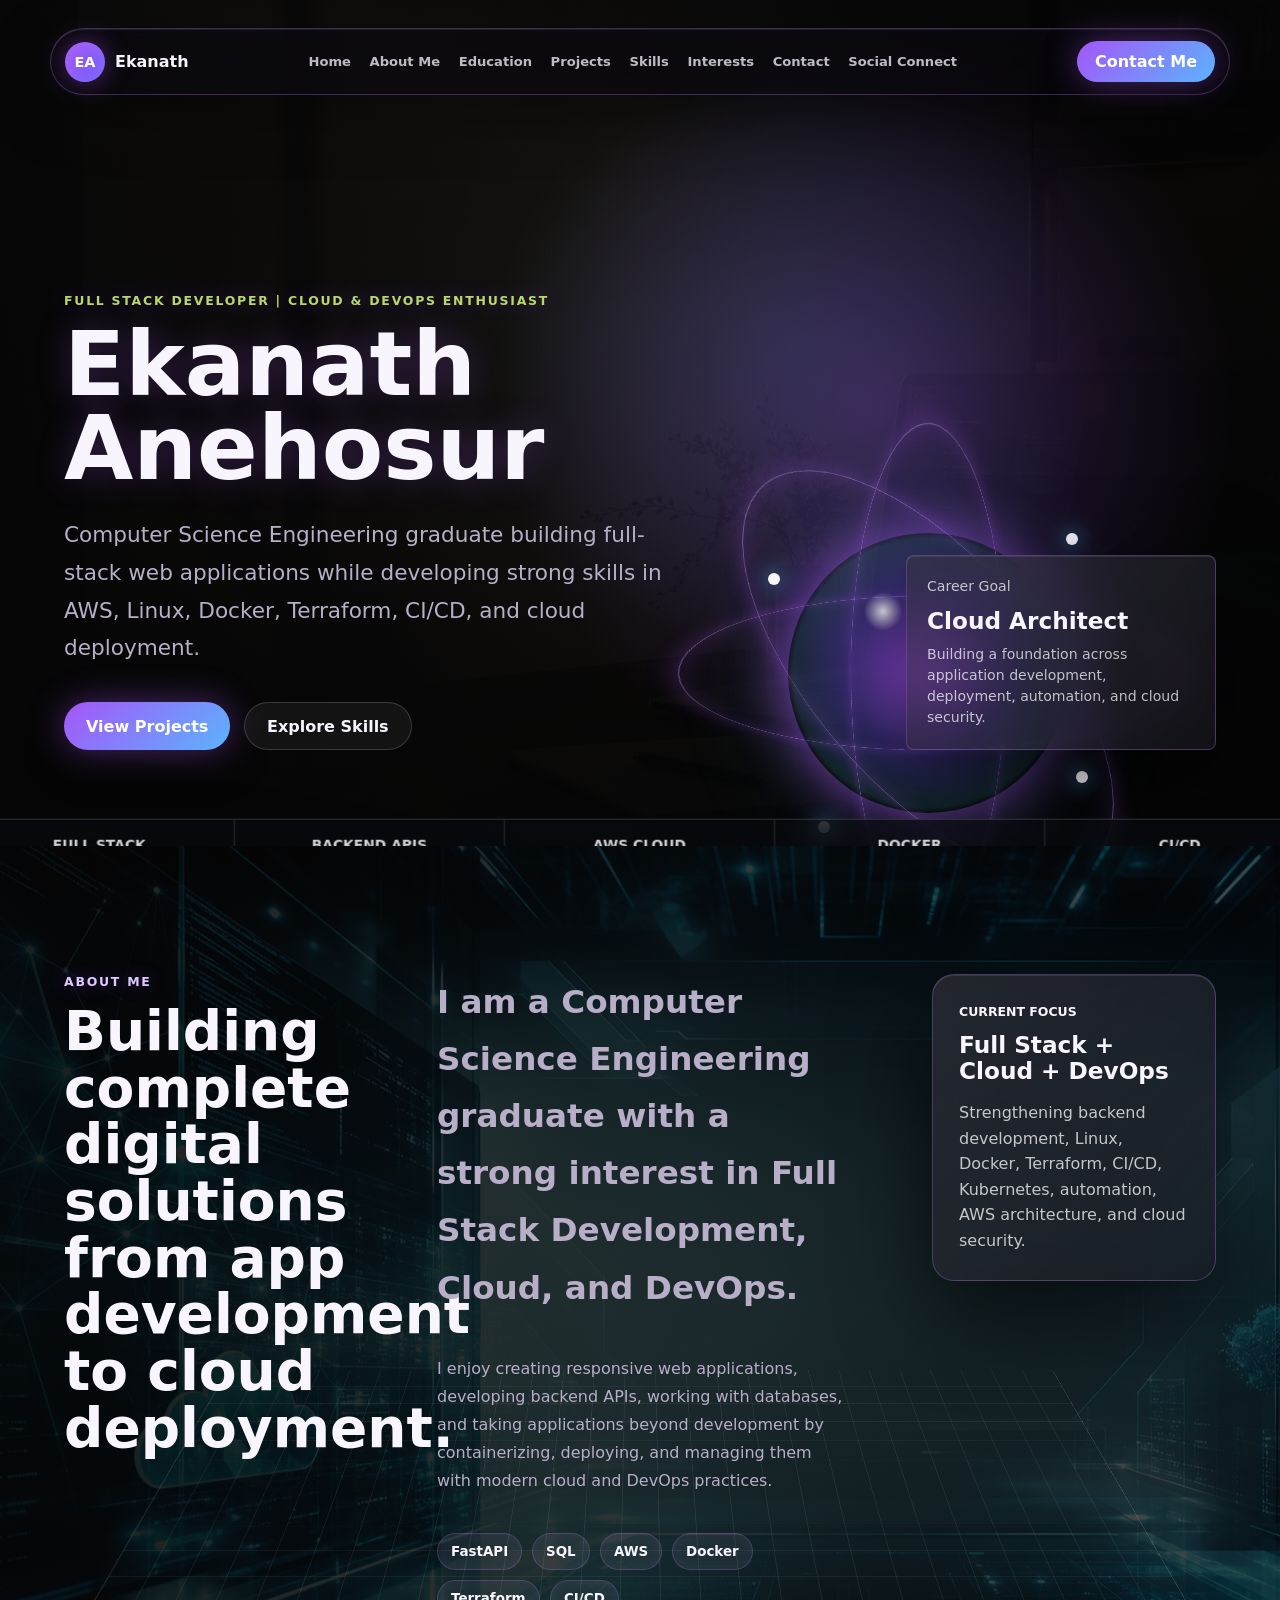
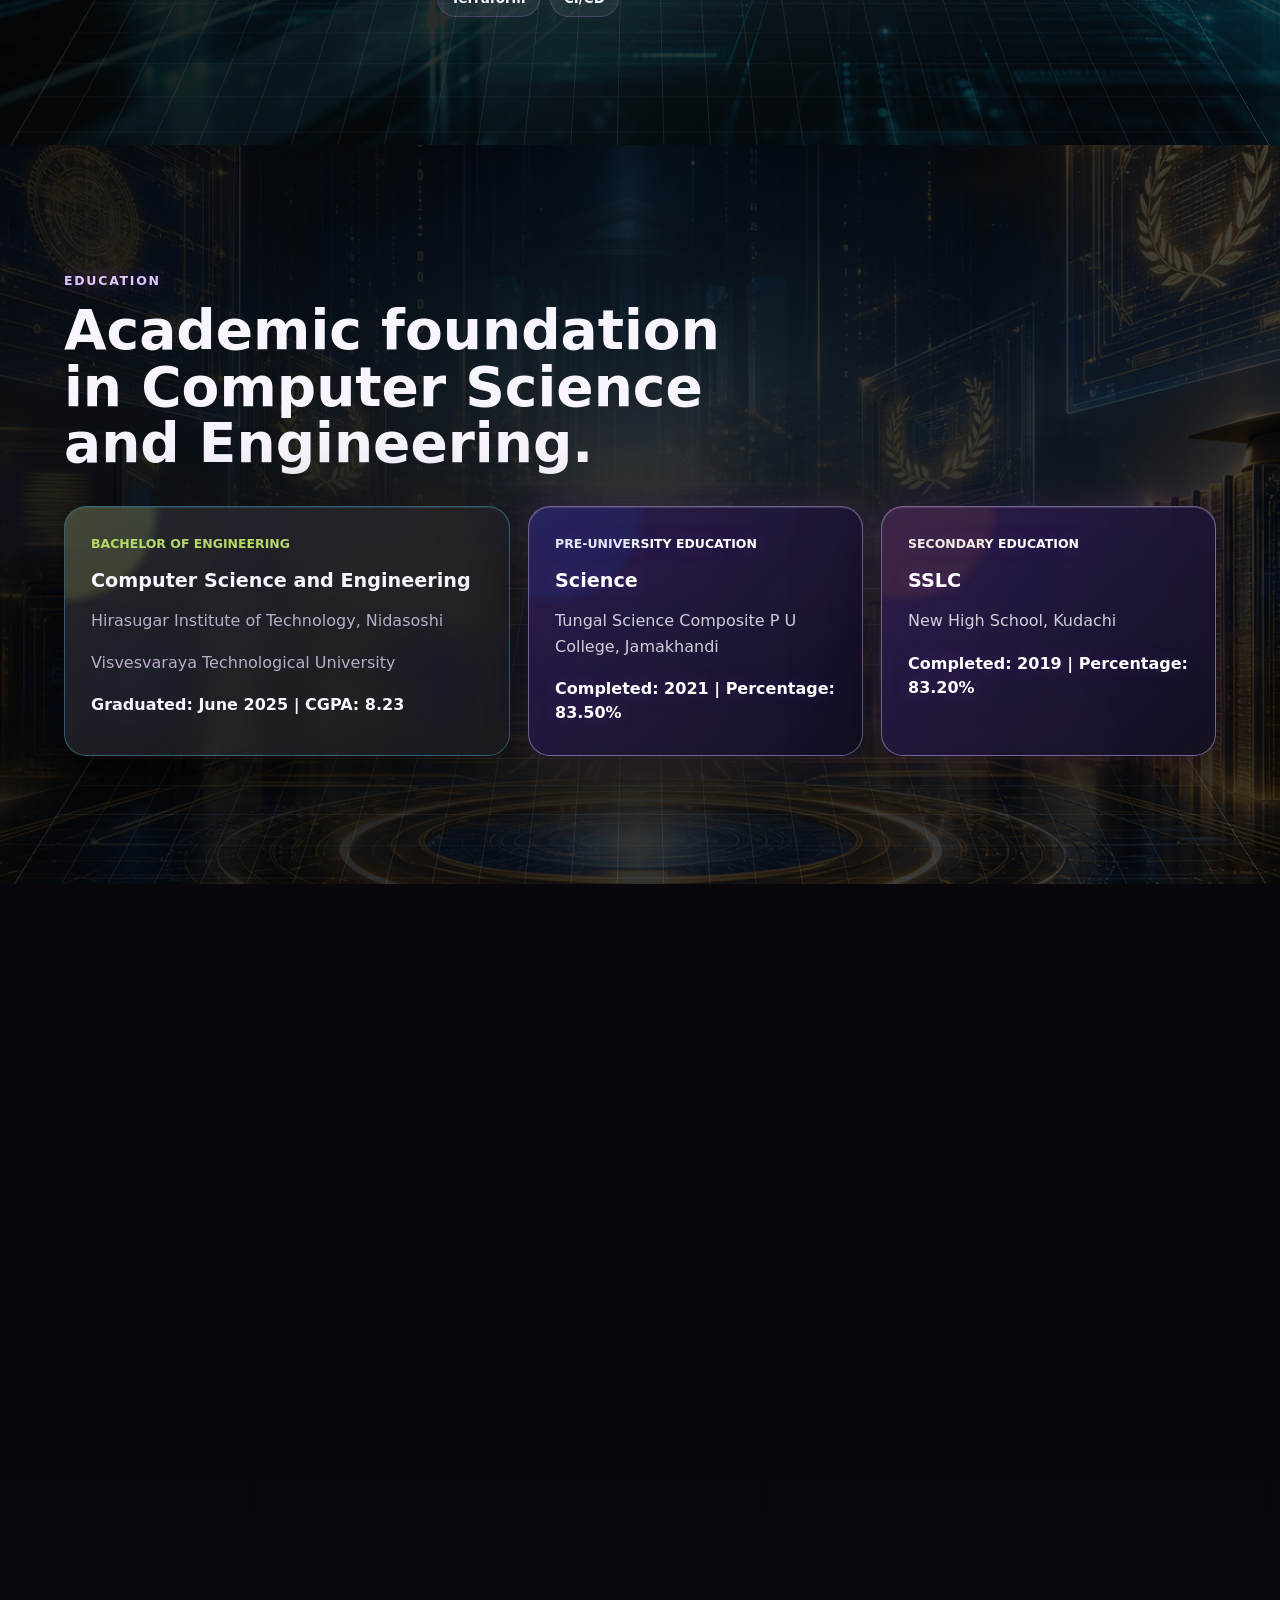
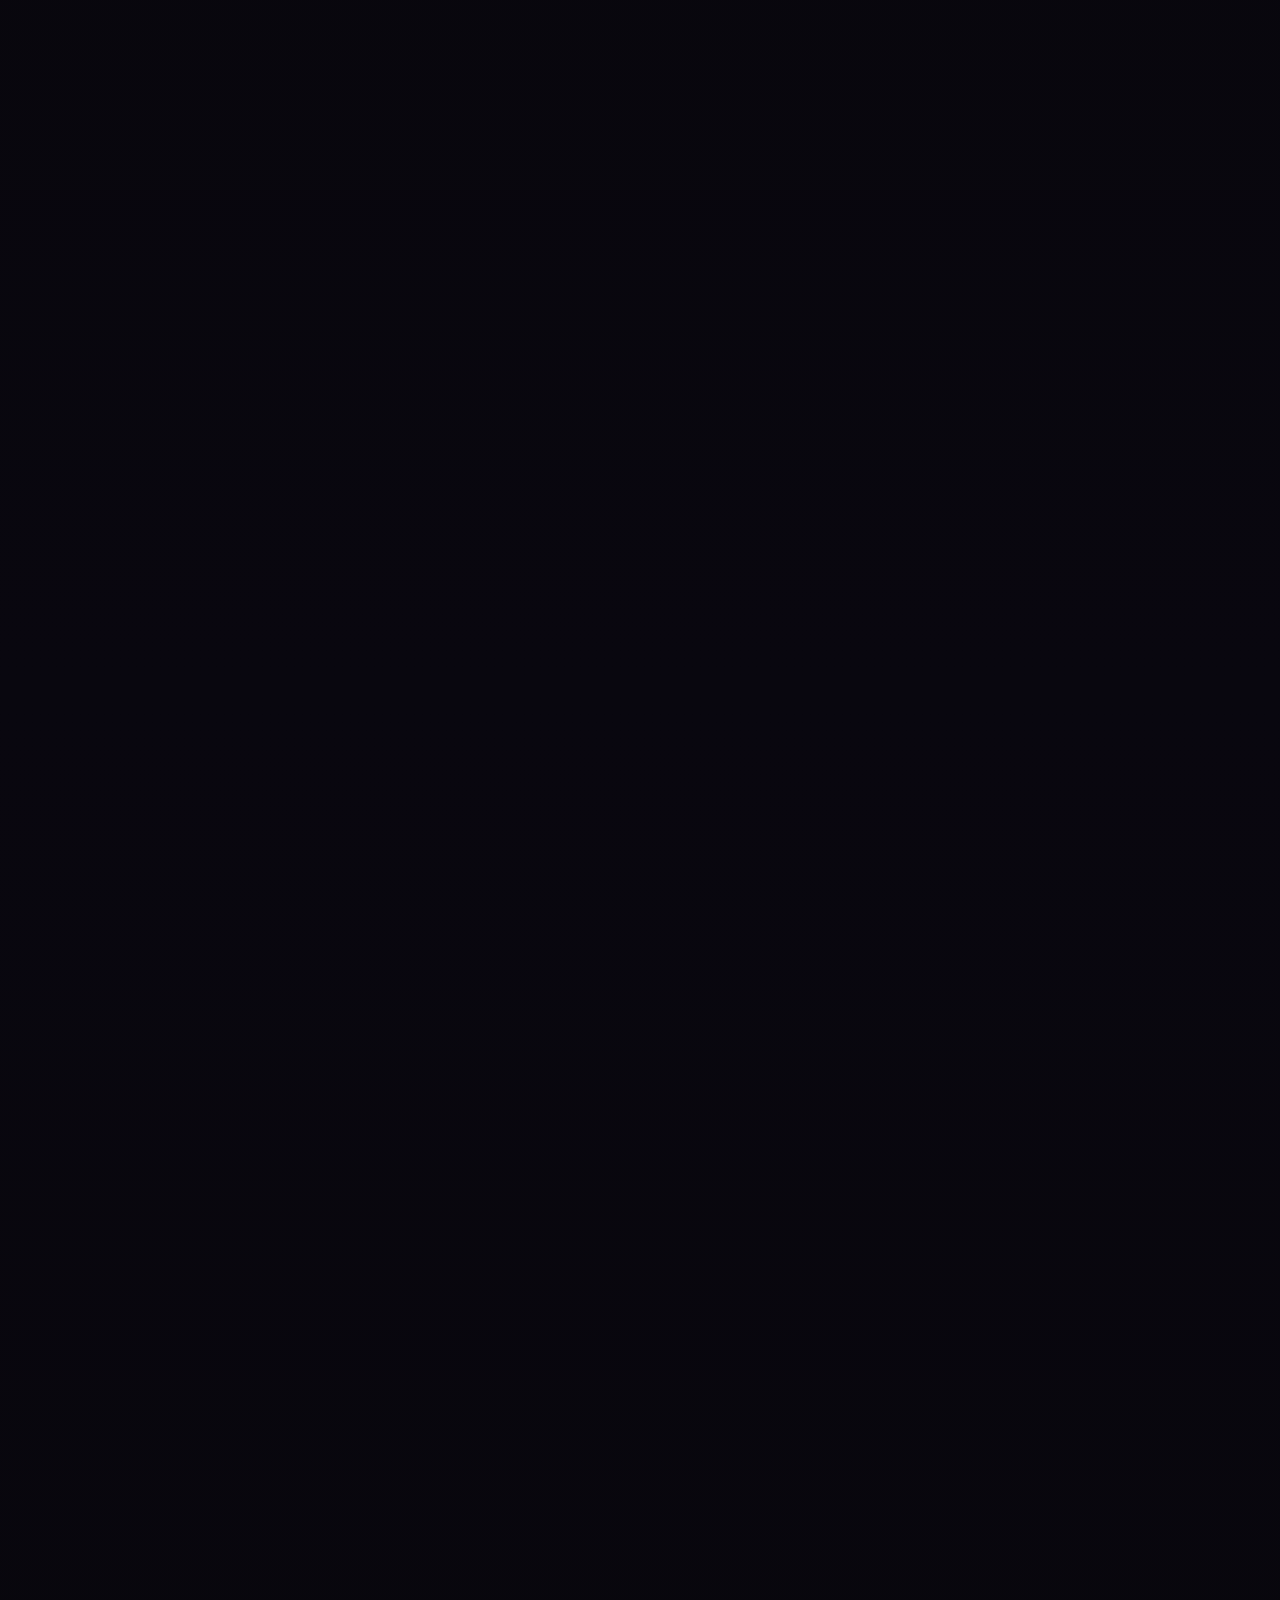
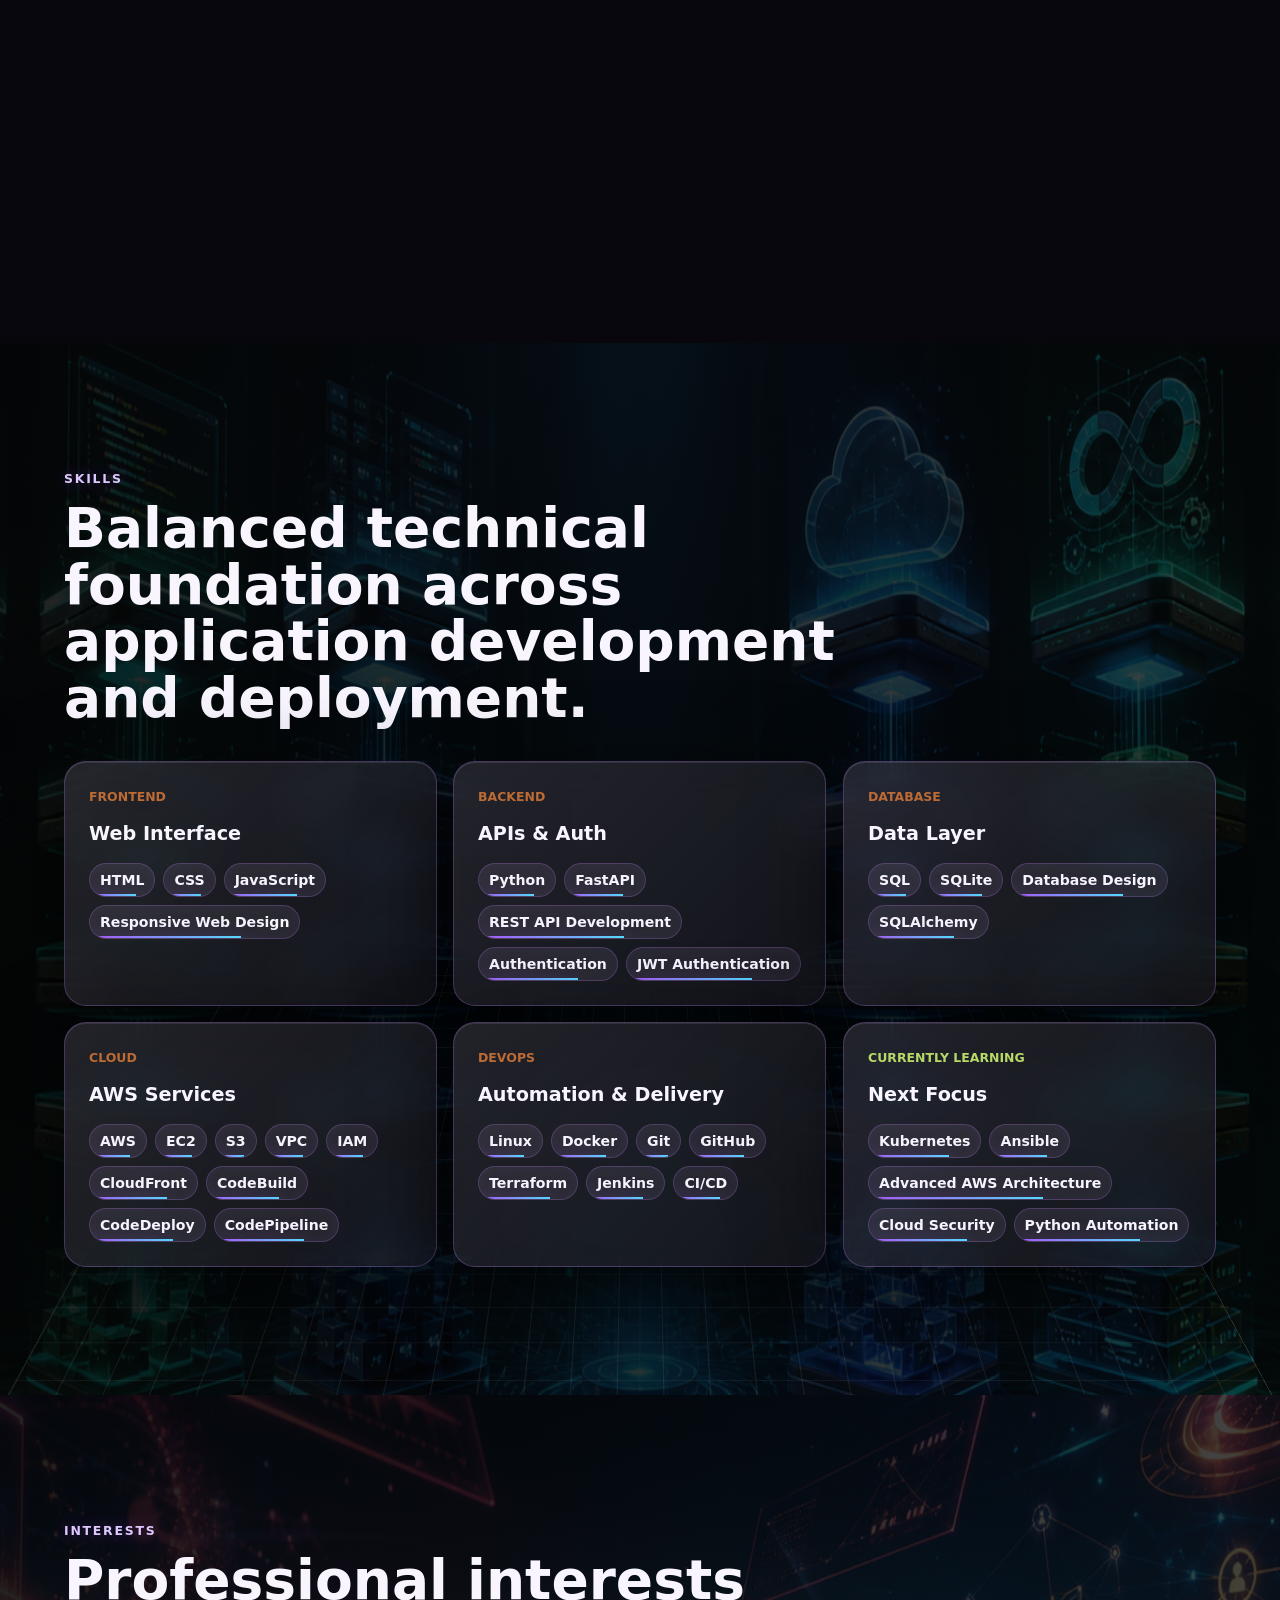
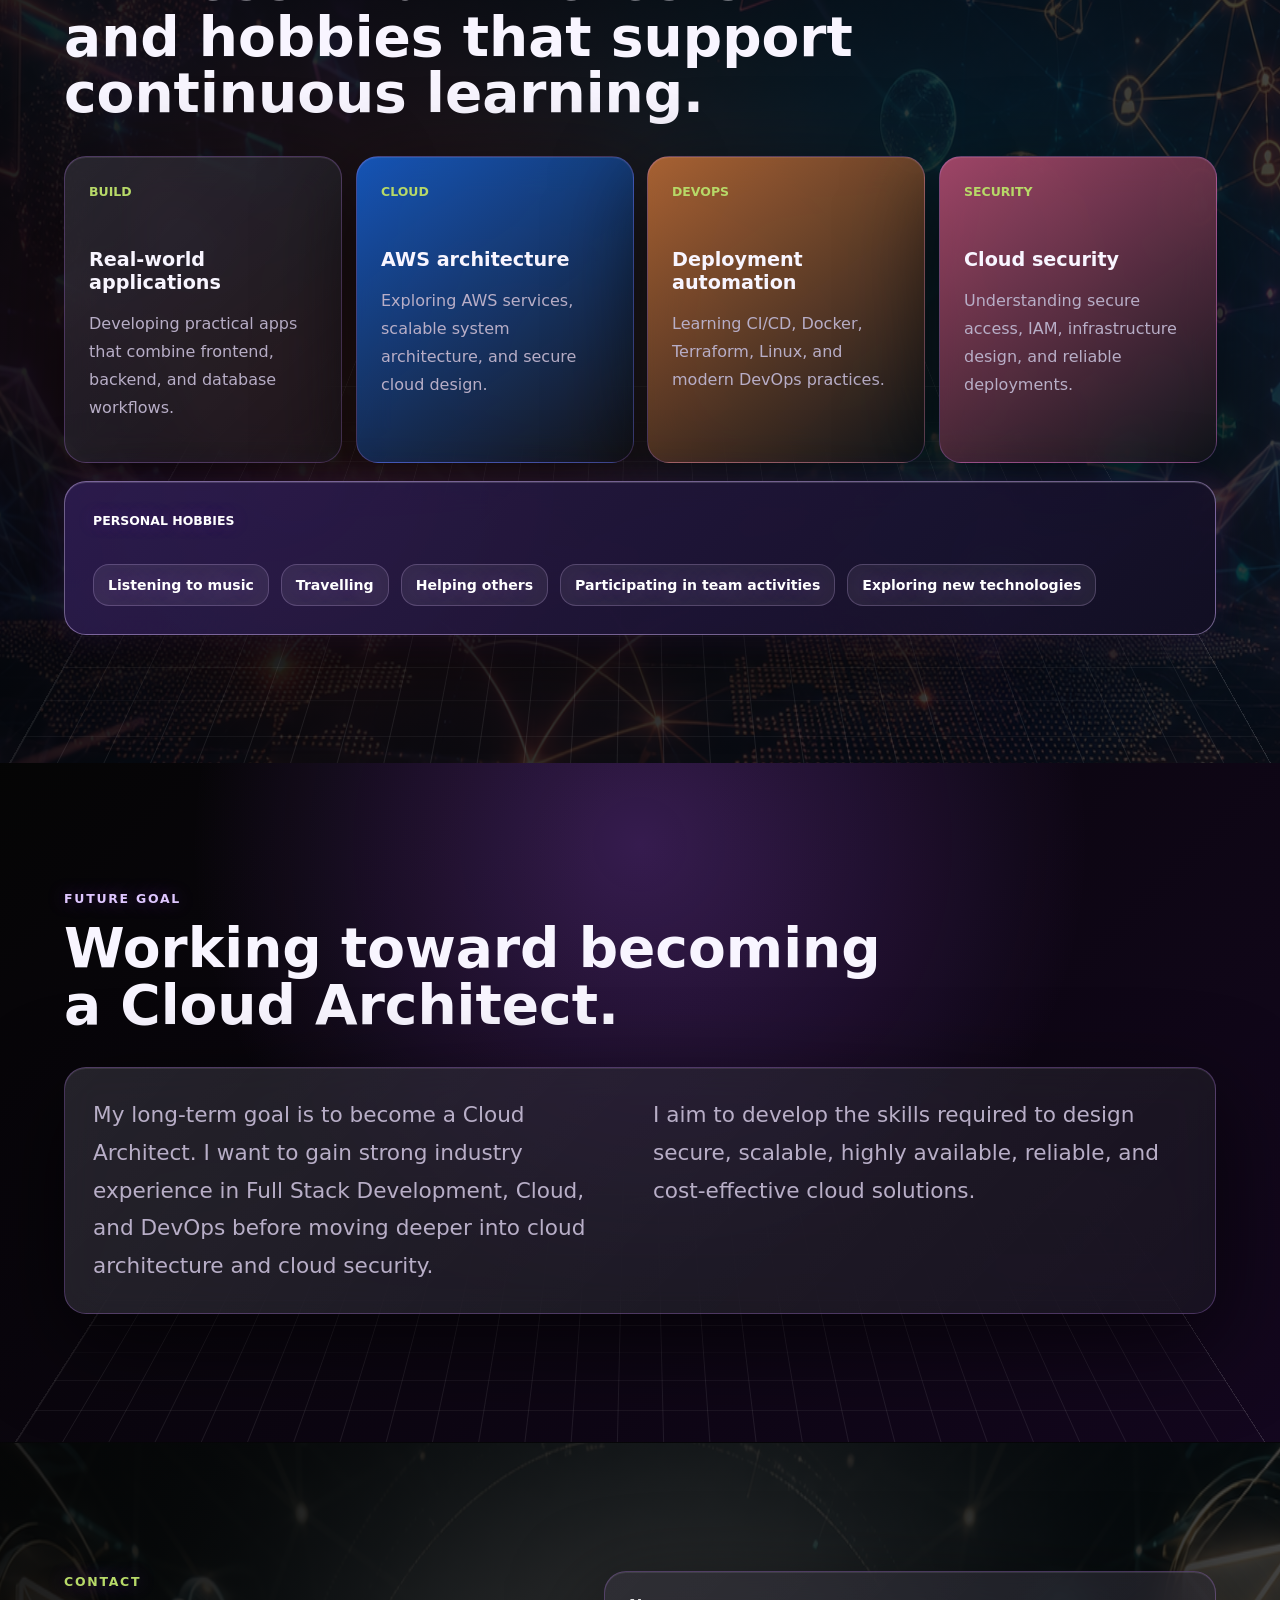
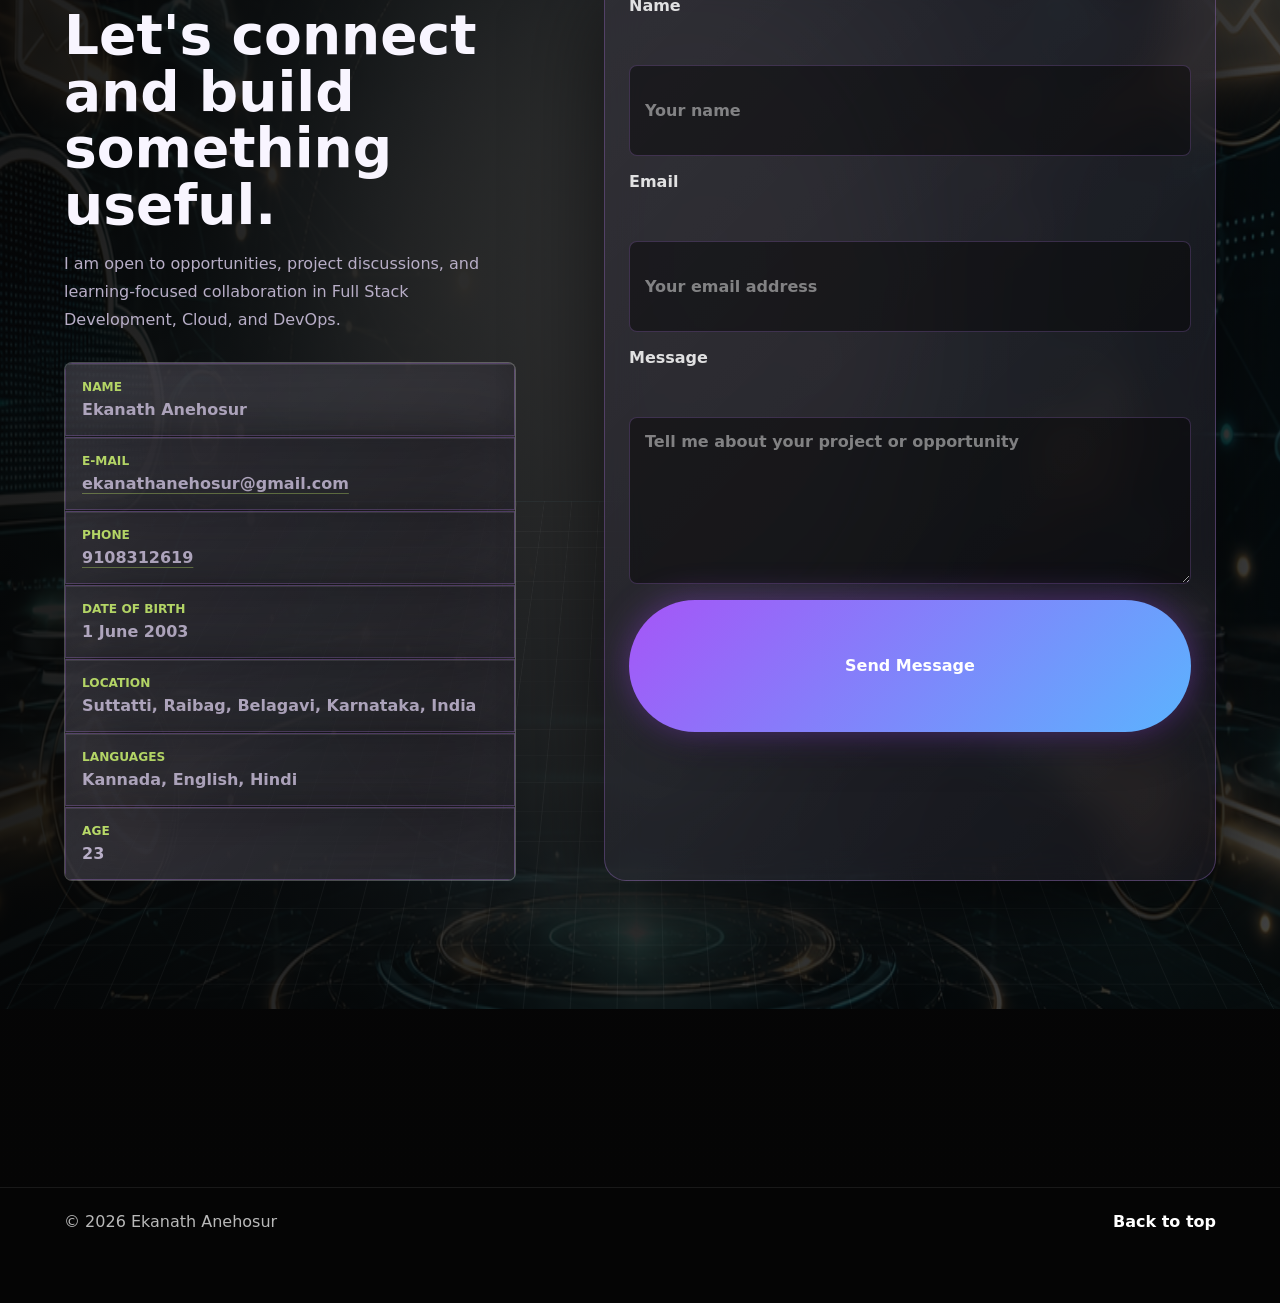
==== index.html @ d0f5be8c "changed the file path" ====
<!DOCTYPE html>
<html lang="en">
  <head>
    <meta charset="UTF-8" />
    <meta name="viewport" content="width=device-width, initial-scale=1.0" />
    <meta
      name="description"
      content="Portfolio of Ekanath Anehosur, a Computer Science Engineering graduate focused on Full Stack Development, Cloud, and DevOps."
    />
    <meta name="author" content="Ekanath Anehosur" />
    <meta name="robots" content="index, follow" />
    <meta property="og:title" content="Ekanath Anehosur | Portfolio" />
    <meta
      property="og:description"
      content="Full Stack Developer and Cloud DevOps enthusiast building web apps, APIs, AWS projects, Docker workflows, and automation."
    />
    <meta property="og:type" content="website" />
    <title>Ekanath Anehosur | Full Stack Developer & Cloud DevOps Enthusiast</title>
    <link rel="preload" as="image" href="assets/cinematic-intro.png" />
    <link rel="preload" as="image" href="assets/intro-about-tech.png" />
    <link rel="preload" as="image" href="assets/intro-education-tech.png" />
    <link rel="preload" as="image" href="assets/intro-projects-tech.png" />
    <link rel="preload" as="image" href="assets/intro-skills-tech.png" />
    <link rel="preload" as="image" href="assets/intro-interests-tech.png" />
    <link rel="preload" as="image" href="assets/intro-contact-tech.png" />
    <link rel="preload" as="image" href="assets/intro-social-tech.png" />
    <link rel="stylesheet" href="styles.css" />
  </head>
  <body>
    <div class="cinematic-loader" data-loader aria-hidden="true">
      <div class="loader-orbit">
        <span></span>
        <span></span>
        <span></span>
      </div>
      <strong>EA</strong>
      <p>Initializing portfolio</p>
      <div class="loader-bar"><span></span></div>
    </div>

    <div class="ambient-stage" aria-hidden="true">
      <canvas class="particle-canvas" data-particles></canvas>
      <span class="ambient-glow glow-one"></span>
      <span class="ambient-glow glow-two"></span>
      <span class="ambient-fog fog-one"></span>
      <span class="ambient-fog fog-two"></span>
      <span class="noise-layer"></span>
    </div>

    <header class="site-header" data-header>
      <a class="brand" href="#home" aria-label="Go to home">
        <span class="brand-mark">EA</span>
        <span>Ekanath</span>
      </a>
      <nav class="nav" aria-label="Primary navigation">
        <a href="#home">Home</a>
        <a href="#about">About Me</a>
        <a href="#education">Education</a>
        <a href="#projects">Projects</a>
        <a href="#skills">Skills</a>
        <a href="#interests">Interests</a>
        <a href="#contact">Contact</a>
        <a href="#social-connect">Social Connect</a>
      </nav>
      <a class="header-cta" href="#contact">Contact Me</a>
    </header>

    <main>
      <section class="hero" id="home" aria-label="Portfolio introduction">
        <img class="hero-image" src="assets/portfolio-hero.png" alt="" />
        <div class="hero-overlay"></div>
        <div class="hero-3d-core" data-hero-core aria-hidden="true">
          <span class="core-shell"></span>
          <span class="core-ring ring-a"></span>
          <span class="core-ring ring-b"></span>
          <span class="core-ring ring-c"></span>
          <span class="core-node node-a"></span>
          <span class="core-node node-b"></span>
          <span class="core-node node-c"></span>
          <span class="core-node node-d"></span>
        </div>
        <div class="intro-cinema" aria-hidden="true">
          <div class="cinema-stage">
            <div class="cinema-card cinema-card-main">
              <span>EA</span>
              <strong>Portfolio</strong>
            </div>
            <div class="cinema-card cinema-card-left">
              <span>Full Stack</span>
              <strong>APIs</strong>
            </div>
            <div class="cinema-card cinema-card-right">
              <span>Cloud</span>
              <strong>AWS</strong>
            </div>
            <div class="cinema-ring"></div>
          </div>
        </div>
        <div class="hero-content">
          <p class="eyebrow">Full Stack Developer | Cloud & DevOps Enthusiast</p>
          <h1>Ekanath Anehosur</h1>
          <p class="hero-copy">
            Computer Science Engineering graduate building full-stack web
            applications while developing strong skills in AWS, Linux, Docker,
            Terraform, CI/CD, and cloud deployment.
          </p>
          <div class="hero-actions">
            <a class="button primary" href="#projects">View Projects</a>
            <a class="button ghost" href="#skills">Explore Skills</a>
          </div>
        </div>
        <aside class="hero-panel" aria-label="Profile highlights">
          <span>Career Goal</span>
          <strong>Cloud Architect</strong>
          <span>Building a foundation across application development, deployment, automation, and cloud security.</span>
        </aside>
        <div class="hero-marquee" aria-label="Portfolio strengths">
          <span>Full Stack</span>
          <span>Backend APIs</span>
          <span>AWS Cloud</span>
          <span>Docker</span>
          <span>CI/CD</span>
        </div>
      </section>

      <section class="section intro-band" id="about" aria-label="About Ekanath">
        <div class="section-heading">
          <p class="eyebrow">About Me</p>
          <h2>Building complete digital solutions from app development to cloud deployment.</h2>
        </div>
        <div class="about-story">
          <p class="large-text">
            I am a Computer Science Engineering graduate with a strong interest
            in Full Stack Development, Cloud, and DevOps.
          </p>
          <p class="about-copy">
            I enjoy creating responsive web applications, developing backend
            APIs, working with databases, and taking applications beyond
            development by containerizing, deploying, and managing them with
            modern cloud and DevOps practices.
          </p>
          <div class="about-tags" aria-label="About highlights">
            <span>FastAPI</span>
            <span>SQL</span>
            <span>AWS</span>
            <span>Docker</span>
            <span>Terraform</span>
            <span>CI/CD</span>
          </div>
        </div>
        <div class="signature-card">
          <span>Current Focus</span>
          <strong>Full Stack + Cloud + DevOps</strong>
          <p>
            Strengthening backend development, Linux, Docker, Terraform, CI/CD,
            Kubernetes, automation, AWS architecture, and cloud security.
          </p>
        </div>
      </section>

      <section class="section split" id="education">
        <div class="section-heading">
          <p class="eyebrow">Education</p>
          <h2>Academic foundation in Computer Science and Engineering.</h2>
        </div>
        <div class="education-grid">
          <article class="education-card featured-education">
            <span>Bachelor of Engineering</span>
            <h3>Computer Science and Engineering</h3>
            <p>Hirasugar Institute of Technology, Nidasoshi</p>
            <p>Visvesvaraya Technological University</p>
            <strong>Graduated: June 2025 | CGPA: 8.23</strong>
          </article>
          <article class="education-card">
            <span>Pre-University Education</span>
            <h3>Science</h3>
            <p>Tungal Science Composite P U College, Jamakhandi</p>
            <strong>Completed: 2021 | Percentage: 83.50%</strong>
          </article>
          <article class="education-card">
            <span>Secondary Education</span>
            <h3>SSLC</h3>
            <p>New High School, Kudachi</p>
            <strong>Completed: 2019 | Percentage: 83.20%</strong>
          </article>
        </div>
      </section>

      <section class="section" id="projects">
        <div class="section-heading">
          <p class="eyebrow">Projects</p>
          <h2>Hands-on work across full stack, cloud, DevOps, database, and academic learning.</h2>
        </div>

        <div class="filter-bar" aria-label="Project filters">
          <button class="filter active" type="button" data-filter="all">All</button>
          <button class="filter" type="button" data-filter="fullstack">Full Stack</button>
          <button class="filter" type="button" data-filter="cloud">Cloud</button>
          <button class="filter" type="button" data-filter="devops">DevOps</button>
          <button class="filter" type="button" data-filter="academic">Academic</button>
        </div>

        <div class="project-grid project-grid-wide">
          <article class="project-card feature-card" data-category="fullstack">
            <div class="project-media project-one">
              <div class="project-logo food-logo" aria-hidden="true">
                <span>SF</span>
                <strong>Sangeeth Foods</strong>
              </div>
            </div>
            <div class="project-body">
              <span class="project-type">Full Stack Development</span>
              <h3>Sangeeth Foods</h3>
              <p>
                A full-stack food delivery application with responsive frontend,
                backend APIs, authentication, database integration, and plans
                for cloud deployment and DevOps automation.
              </p>
              <ul class="project-details">
                <li>HTML, CSS, JavaScript, Python, FastAPI</li>
                <li>SQLAlchemy, SQLite, JWT authentication</li>
                <li>Cart, wishlist, checkout, profile, orders, offers</li>
              </ul>
            </div>
          </article>

          <article class="project-card" data-category="cloud">
            <div class="project-media project-two">
              <div class="project-logo aws-logo" aria-hidden="true">
                <span>AWS</span>
                <strong>S3 + CloudFront</strong>
              </div>
            </div>
            <div class="project-body">
              <span class="project-type">Cloud</span>
              <h3>AWS S3 & CloudFront Hosting</h3>
              <p>Hosted a static website using Amazon S3 and delivered it through CloudFront for secure content delivery.</p>
              <ul class="project-details">
                <li>S3 website hosting</li>
                <li>CloudFront distribution</li>
                <li>Origin Access Control and bucket policies</li>
              </ul>
            </div>
          </article>

          <article class="project-card" data-category="cloud">
            <div class="project-media project-four">
              <div class="project-logo pipeline-logo" aria-hidden="true">
                <span>CI/CD</span>
                <strong>AWS Pipeline</strong>
              </div>
            </div>
            <div class="project-body">
              <span class="project-type">Cloud & DevOps</span>
              <h3>AWS CI/CD Pipeline Project</h3>
              <p>Worked with AWS developer tools to understand automated application build and deployment workflows.</p>
              <ul class="project-details">
                <li>CodeBuild, CodeDeploy, CodePipeline</li>
                <li>GitHub integration and IAM roles</li>
                <li>Build configuration and deployment troubleshooting</li>
              </ul>
            </div>
          </article>

          <article class="project-card" data-category="devops">
            <div class="project-media project-three">
              <div class="project-logo docker-logo" aria-hidden="true">
                <span>D</span>
                <strong>Docker</strong>
              </div>
            </div>
            <div class="project-body">
              <span class="project-type">DevOps</span>
              <h3>Docker Containerization Project</h3>
              <p>Containerized applications using Docker and practiced building, running, and managing images and containers.</p>
              <ul class="project-details">
                <li>Dockerfile, images, containers</li>
                <li>Image building and container execution</li>
                <li>Docker Hub workflow</li>
              </ul>
            </div>
          </article>

          <article class="project-card" data-category="devops">
            <div class="project-media project-five">
              <div class="project-logo terraform-logo" aria-hidden="true">
                <span>TF</span>
                <strong>Terraform</strong>
              </div>
            </div>
            <div class="project-body">
              <span class="project-type">Infrastructure as Code</span>
              <h3>Terraform Infrastructure Project</h3>
              <p>Practiced Infrastructure as Code concepts using Terraform to understand automated cloud infrastructure provisioning.</p>
              <ul class="project-details">
                <li>Terraform configuration</li>
                <li>Providers and resources</li>
                <li>AWS infrastructure provisioning concepts</li>
              </ul>
            </div>
          </article>

          <article class="project-card" data-category="academic">
            <div class="project-media project-six">
              <div class="project-logo ml-logo" aria-hidden="true">
                <span>ML</span>
                <strong>Skin Cancer Detection</strong>
              </div>
            </div>
            <div class="project-body">
              <span class="project-type">Academic Project</span>
              <h3>Skin Cancer Detection Using Machine Learning</h3>
              <p>A BE major project using image analysis and machine learning concepts to assist in skin cancer detection.</p>
              <ul class="project-details">
                <li>Python</li>
                <li>Machine learning concepts</li>
                <li>Image-based analysis</li>
              </ul>
            </div>
          </article>

          <article class="project-card" data-category="academic">
            <div class="project-media project-seven">
              <div class="project-logo db-logo" aria-hidden="true">
                <span>DB</span>
                <strong>Event Management</strong>
              </div>
            </div>
            <div class="project-body">
              <span class="project-type">Database Project</span>
              <h3>Event Management System</h3>
              <p>A DBMS mini-project designed to manage event-related information and demonstrate database design concepts.</p>
              <ul class="project-details">
                <li>DBMS</li>
                <li>SQL</li>
                <li>Database design</li>
              </ul>
            </div>
          </article>

          <article class="project-card" data-category="academic">
            <div class="project-media project-eight">
              <div class="project-logo sort-logo" aria-hidden="true">
                <span>SV</span>
                <strong>Mini Projects</strong>
              </div>
            </div>
            <div class="project-body">
              <span class="project-type">Mini Projects</span>
              <h3>Sorting Visualization & Android Weather App</h3>
              <p>Learning projects built to explore sorting algorithms, computer graphics, and Android development concepts.</p>
              <ul class="project-details">
                <li>Sorting visualization</li>
                <li>Computer graphics mini project</li>
                <li>Android weather application</li>
              </ul>
            </div>
          </article>
        </div>
      </section>

      <section class="section skills-section" id="skills">
        <div class="section-heading">
          <p class="eyebrow">Skills</p>
          <h2>Balanced technical foundation across application development and deployment.</h2>
        </div>
        <div class="skill-columns">
          <article class="skill-group">
            <span>Frontend</span>
            <h3>Web Interface</h3>
            <ul><li>HTML</li><li>CSS</li><li>JavaScript</li><li>Responsive Web Design</li></ul>
          </article>
          <article class="skill-group">
            <span>Backend</span>
            <h3>APIs & Auth</h3>
            <ul><li>Python</li><li>FastAPI</li><li>REST API Development</li><li>Authentication</li><li>JWT Authentication</li></ul>
          </article>
          <article class="skill-group">
            <span>Database</span>
            <h3>Data Layer</h3>
            <ul><li>SQL</li><li>SQLite</li><li>Database Design</li><li>SQLAlchemy</li></ul>
          </article>
          <article class="skill-group">
            <span>Cloud</span>
            <h3>AWS Services</h3>
            <ul><li>AWS</li><li>EC2</li><li>S3</li><li>VPC</li><li>IAM</li><li>CloudFront</li><li>CodeBuild</li><li>CodeDeploy</li><li>CodePipeline</li></ul>
          </article>
          <article class="skill-group">
            <span>DevOps</span>
            <h3>Automation & Delivery</h3>
            <ul><li>Linux</li><li>Docker</li><li>Git</li><li>GitHub</li><li>Terraform</li><li>Jenkins</li><li>CI/CD</li></ul>
          </article>
          <article class="skill-group learning-card">
            <span>Currently Learning</span>
            <h3>Next Focus</h3>
            <ul><li>Kubernetes</li><li>Ansible</li><li>Advanced AWS Architecture</li><li>Cloud Security</li><li>Python Automation</li></ul>
          </article>
        </div>
      </section>

      <section class="section hobbies-section" id="interests">
        <div class="section-heading">
          <p class="eyebrow">Interests</p>
          <h2>Professional interests and hobbies that support continuous learning.</h2>
        </div>
        <div class="interest-layout">
          <div class="hobby-grid">
            <article class="hobby-card"><span>Build</span><h3>Real-world applications</h3><p>Developing practical apps that combine frontend, backend, and database workflows.</p></article>
            <article class="hobby-card"><span>Cloud</span><h3>AWS architecture</h3><p>Exploring AWS services, scalable system architecture, and secure cloud design.</p></article>
            <article class="hobby-card"><span>DevOps</span><h3>Deployment automation</h3><p>Learning CI/CD, Docker, Terraform, Linux, and modern DevOps practices.</p></article>
            <article class="hobby-card"><span>Security</span><h3>Cloud security</h3><p>Understanding secure access, IAM, infrastructure design, and reliable deployments.</p></article>
          </div>
          <div class="personal-card">
            <span>Personal Hobbies</span>
            <ul>
              <li>Listening to music</li>
              <li>Travelling</li>
              <li>Helping others</li>
              <li>Participating in team activities</li>
              <li>Exploring new technologies</li>
            </ul>
          </div>
        </div>
      </section>

      <section class="section future-section" id="future">
        <div class="section-heading">
          <p class="eyebrow">Future Goal</p>
          <h2>Working toward becoming a Cloud Architect.</h2>
        </div>
        <div class="future-card">
          <p>
            My long-term goal is to become a Cloud Architect. I want to gain
            strong industry experience in Full Stack Development, Cloud, and
            DevOps before moving deeper into cloud architecture and cloud
            security.
          </p>
          <p>
            I aim to develop the skills required to design secure, scalable,
            highly available, reliable, and cost-effective cloud solutions.
          </p>
        </div>
      </section>

      <section class="contact-section" id="contact">
        <div class="contact-copy">
          <p class="eyebrow">Contact</p>
          <h2>Let's connect and build something useful.</h2>
          <p>
            I am open to opportunities, project discussions, and learning-focused
            collaboration in Full Stack Development, Cloud, and DevOps.
          </p>
          <dl class="contact-list">
            <div><dt>Name</dt><dd>Ekanath Anehosur</dd></div>
            <div><dt>E-mail</dt><dd><a href="mailto:ekanathanehosur@gmail.com">ekanathanehosur@gmail.com</a></dd></div>
            <div><dt>Phone</dt><dd><a href="tel:+919108312619">9108312619</a></dd></div>
            <div><dt>Date of Birth</dt><dd>1 June 2003</dd></div>
            <div><dt>Location</dt><dd>Suttatti, Raibag, Belagavi, Karnataka, India</dd></div>
            <div><dt>Languages</dt><dd>Kannada, English, Hindi</dd></div>
            <div><dt>Age</dt><dd>23</dd></div>
          </dl>
        </div>

        <form class="contact-form" data-contact-form>
          <label>Name<input type="text" name="name" placeholder="Your name" required /></label>
          <label>Email<input type="email" name="email" placeholder="Your email address" required /></label>
          <label class="form-honey" aria-hidden="true">Website<input type="text" name="website" tabindex="-1" autocomplete="off" /></label>
          <label>Message<textarea name="message" rows="5" placeholder="Tell me about your project or opportunity" required></textarea></label>
          <button class="button primary" type="submit">Send Message</button>
          <p class="form-note" data-form-note aria-live="polite"></p>
        </form>
      </section>
    </main>

    <section class="social-strip" id="social-connect" aria-label="Social and contact links">
      <a href="mailto:ekanathanehosur@gmail.com"><span class="social-icon email-icon">@</span><span>E-mail</span>ekanathanehosur@gmail.com</a>
      <a href="tel:+919108312619"><span class="social-icon phone-icon">TEL</span><span>Phone</span>9108312619</a>
      <a href="https://www.linkedin.com/in/ekanath-anehosur-150653318/" target="_blank" rel="noreferrer"><span class="social-icon linkedin-icon">in</span><span>LinkedIn</span>Ekanath Anehosur</a>
      <a href="https://github.com/Ekanath012" target="_blank" rel="noreferrer"><span class="social-icon github-icon">git</span><span>GitHub</span>Ekanath012</a>
      <a href="https://www.instagram.com/ekanath_5_13/" target="_blank" rel="noreferrer"><span class="social-icon instagram-icon">cam</span><span>Instagram</span>@ekanath_5_13</a>
      <a href="https://www.youtube.com/@ekanathanehosur" target="_blank" rel="noreferrer"><span class="social-icon youtube-icon">play</span><span>YouTube</span>@ekanathanehosur</a>
    </section>

    <div class="trailer-transition" data-trailer aria-hidden="true">
      <div class="trailer-backdrop"></div>
      <div class="trailer-grid"></div>
      <div class="trailer-orbit" aria-hidden="true">
        <span></span>
        <span></span>
        <span></span>
      </div>
      <div class="trailer-content">
        <span class="trailer-kicker" data-trailer-kicker>Now Entering</span>
        <strong data-trailer-title>Portfolio</strong>
        <p data-trailer-copy>Welcome to my digital world.</p>
      </div>
    </div>

    <footer class="site-footer">
      <span>&copy; 2026 Ekanath Anehosur</span>
      <a href="#home">Back to top</a>
    </footer>

    <script src="script.js"></script>
  </body>
</html>
---- styles.css ----
:root {
  --ink: #111317;
  --muted: #5d6775;
  --paper: #f6f2ea;
  --panel: #fffaf0;
  --teal: #0c6c70;
  --blue: #155cc7;
  --copper: #bc6b35;
  --lime: #b7d968;
  --rose: #b44b6f;
  --line: rgba(17, 19, 23, 0.12);
  --shadow: 0 24px 70px rgba(11, 22, 33, 0.18);
  --soft-shadow: 0 18px 44px rgba(17, 19, 23, 0.12);
}

* { box-sizing: border-box; }
html {
  scroll-behavior: smooth;
  background: #080b0f;
}

body {
  margin: 0;
  font-family: Inter, ui-sans-serif, system-ui, -apple-system, BlinkMacSystemFont, "Segoe UI", sans-serif;
  color: var(--ink);
  background: linear-gradient(180deg, rgba(183, 217, 104, 0.08), transparent 420px), var(--paper);
  overflow-x: hidden;
  isolation: isolate;
}

a { color: inherit; text-decoration: none; }
h1, h2, h3, p { overflow-wrap: anywhere; }

body.is-trailer-playing {
  overflow: hidden;
}

body::before {
  content: "";
  position: fixed;
  inset: 0;
  z-index: -2;
  background:
    linear-gradient(90deg, rgba(12, 108, 112, 0.06) 1px, transparent 1px),
    linear-gradient(0deg, rgba(21, 92, 199, 0.05) 1px, transparent 1px),
    radial-gradient(circle at 18% 12%, rgba(183, 217, 104, 0.16), transparent 26%),
    radial-gradient(circle at 84% 28%, rgba(21, 92, 199, 0.14), transparent 28%);
  background-size: 64px 64px, 64px 64px, auto, auto;
  pointer-events: none;
  transform: translateZ(-180px) scale(1.14);
}

.site-header {
  position: fixed;
  inset: 0 0 auto;
  z-index: 20;
  display: grid;
  grid-template-columns: auto 1fr auto;
  align-items: center;
  gap: 24px;
  padding: 18px clamp(18px, 4vw, 54px);
  color: #fff;
  transition: background 180ms ease, color 180ms ease, box-shadow 180ms ease;
}

.site-header.scrolled {
  color: var(--ink);
  background: rgba(246, 242, 234, 0.92);
  backdrop-filter: blur(18px);
  box-shadow: 0 12px 32px rgba(17, 19, 23, 0.08);
}

.site-header a, .button, .filter, .social-links a {
  transition: transform 160ms ease, opacity 160ms ease, box-shadow 160ms ease, background 160ms ease;
}

.site-header a:hover, .button:hover, .filter:hover, .social-links a:hover {
  opacity: 0.86;
  transform: translateY(-2px);
}

.brand, .nav, .hero-actions, .social-links { display: flex; align-items: center; }
.brand { gap: 10px; font-weight: 800; }

.brand-mark {
  display: grid;
  place-items: center;
  width: 40px;
  height: 40px;
  border-radius: 50%;
  background: linear-gradient(135deg, var(--lime), #f6d677);
  color: var(--ink);
  font-size: 0.9rem;
}

.nav {
  justify-content: center;
  flex-wrap: wrap;
  gap: clamp(8px, 1.45vw, 20px);
  font-size: clamp(0.82rem, 0.95vw, 0.94rem);
  font-weight: 750;
}

.header-cta, .button, .filter {
  border: 0;
  cursor: pointer;
  font: inherit;
  font-weight: 850;
}

.header-cta {
  padding: 11px 18px;
  border-radius: 999px;
  background: linear-gradient(135deg, var(--lime), #f5d36f);
  color: var(--ink);
  box-shadow: 0 12px 28px rgba(183, 217, 104, 0.28);
}

.hero {
  position: relative;
  min-height: 94vh;
  display: grid;
  align-items: end;
  padding: 130px clamp(18px, 5vw, 72px) 96px;
  overflow: hidden;
  color: #fff;
  transform-style: preserve-3d;
  perspective: 1300px;
}

.hero-image, .hero-overlay { position: absolute; inset: 0; }
.hero-image { width: 100%; height: 100%; object-fit: cover; }

.hero-overlay {
  background:
    radial-gradient(circle at 18% 78%, rgba(183, 217, 104, 0.22), transparent 26%),
    radial-gradient(circle at 84% 38%, rgba(21, 92, 199, 0.24), transparent 28%),
    linear-gradient(90deg, rgba(5, 11, 17, 0.86), rgba(5, 11, 17, 0.44) 48%, rgba(5, 11, 17, 0.2)),
    linear-gradient(0deg, rgba(5, 11, 17, 0.74), transparent 46%);
}

.intro-cinema {
  position: absolute;
  inset: 0;
  z-index: 8;
  display: grid;
  place-items: center;
  perspective: 1100px;
  pointer-events: none;
  overflow: hidden;
  background: #050b11;
  animation: introFade 5s ease forwards;
}

.intro-cinema::before,
.intro-cinema::after {
  content: "";
  position: absolute;
  inset: 0;
  pointer-events: none;
}

.intro-cinema::before {
  background:
    linear-gradient(90deg, rgba(5, 11, 17, 0.48), rgba(5, 11, 17, 0.04) 48%, rgba(5, 11, 17, 0.48)),
    url("assets/cinematic-intro.png") center / cover;
  transform: scale(1.18);
  animation: cinematicPush 5s cubic-bezier(0.12, 0.72, 0.18, 1) forwards;
}

.intro-cinema::after {
  background:
    linear-gradient(115deg, transparent 0 35%, rgba(255, 255, 255, 0.46) 45%, transparent 55% 100%),
    radial-gradient(circle at 50% 78%, rgba(248, 220, 131, 0.48), transparent 18%),
    radial-gradient(circle at 50% 14%, rgba(53, 221, 255, 0.36), transparent 24%);
  mix-blend-mode: screen;
  opacity: 0;
  transform: translateX(-70%);
  animation: lightSweep 5s ease-out forwards;
}

.cinema-stage {
  position: relative;
  z-index: 1;
  width: min(620px, 72vw);
  aspect-ratio: 16 / 9;
  transform-style: preserve-3d;
  animation: stageLift 5s cubic-bezier(0.2, 0.78, 0.22, 1) forwards;
}

.cinema-card,
.cinema-ring {
  position: absolute;
  border: 1px solid rgba(255, 255, 255, 0.28);
  border-radius: 8px;
  box-shadow: 0 30px 90px rgba(0, 0, 0, 0.34);
}

.cinema-card {
  display: grid;
  place-items: center;
  gap: 8px;
  padding: 22px;
  color: #fff;
  text-align: center;
  text-transform: uppercase;
  background:
    linear-gradient(145deg, rgba(255, 255, 255, 0.22), rgba(12, 108, 112, 0.34)),
    rgba(5, 11, 17, 0.26);
  backdrop-filter: blur(18px);
}

.cinema-card span {
  color: var(--lime);
  font-size: clamp(1rem, 2vw, 1.6rem);
  font-weight: 950;
  text-transform: uppercase;
}

.cinema-card strong {
  font-size: clamp(1.2rem, 3vw, 2.45rem);
}

.cinema-card-main {
  inset: 14% 22%;
  transform: translateZ(150px);
  background:
    linear-gradient(145deg, rgba(248, 220, 131, 0.3), rgba(12, 108, 112, 0.4)),
    rgba(5, 11, 17, 0.34);
}

.cinema-card-left {
  inset: 22% auto auto 0;
  width: 30%;
  min-height: 38%;
  transform: rotateY(38deg) translateZ(34px);
}

.cinema-card-right {
  inset: auto 0 20% auto;
  width: 30%;
  min-height: 38%;
  transform: rotateY(-38deg) translateZ(34px);
}

.cinema-ring {
  inset: 6%;
  background:
    linear-gradient(90deg, rgba(183, 217, 104, 0.18), transparent 30% 70%, rgba(21, 92, 199, 0.2)),
    rgba(255, 255, 255, 0.04);
  transform: rotateX(68deg) translateZ(-95px);
}

.hero-content {
  position: relative;
  z-index: 2;
  max-width: 760px;
  transform: translateZ(80px);
}

.eyebrow {
  margin: 0 0 14px;
  color: var(--copper);
  font-size: 0.78rem;
  font-weight: 900;
  letter-spacing: 0.14em;
  text-transform: uppercase;
}

.hero .eyebrow, .contact-section .eyebrow, .hobby-card span { color: var(--lime); }

h1 {
  margin: 0;
  max-width: 9ch;
  font-size: clamp(4rem, 13vw, 9.8rem);
  line-height: 0.86;
  text-shadow: 0 22px 54px rgba(0, 0, 0, 0.42);
}

h2 {
  margin: 0;
  max-width: 820px;
  font-size: clamp(2rem, 5vw, 4.4rem);
  line-height: 0.96;
}

h3 { margin: 0; font-size: 1.2rem; }

.hero-copy {
  max-width: 610px;
  margin: 26px 0 0;
  color: rgba(255, 255, 255, 0.88);
  font-size: clamp(1.05rem, 2vw, 1.35rem);
  line-height: 1.6;
}

.hero-actions { flex-wrap: wrap; gap: 14px; margin-top: 34px; }

.button {
  display: inline-flex;
  align-items: center;
  justify-content: center;
  min-height: 48px;
  padding: 0 22px;
  border-radius: 999px;
}

.button.primary {
  background: linear-gradient(135deg, var(--lime), #f8dc83);
  color: var(--ink);
  box-shadow: 0 16px 34px rgba(183, 217, 104, 0.26);
}

.button.ghost {
  border: 1px solid rgba(255, 255, 255, 0.42);
  color: #fff;
  background: rgba(255, 255, 255, 0.08);
  backdrop-filter: blur(14px);
}

.hero-panel {
  position: absolute;
  right: clamp(18px, 5vw, 72px);
  bottom: 96px;
  z-index: 2;
  width: min(310px, calc(100vw - 36px));
  padding: 20px;
  border: 1px solid rgba(255, 255, 255, 0.24);
  border-radius: 8px;
  background: linear-gradient(145deg, rgba(255, 255, 255, 0.16), rgba(6, 13, 19, 0.54)), rgba(6, 13, 19, 0.58);
  backdrop-filter: blur(18px);
  box-shadow: var(--shadow);
  transform: translateZ(120px);
}

.hero-panel span, .hero-panel strong { display: block; }
.hero-panel span { color: rgba(255, 255, 255, 0.72); font-size: 0.88rem; line-height: 1.5; }
.hero-panel strong { margin: 10px 0; font-size: 1.45rem; }

.hero-marquee {
  position: absolute;
  left: 0;
  right: 0;
  bottom: 0;
  z-index: 3;
  display: grid;
  grid-template-columns: repeat(5, 1fr);
  border-top: 1px solid rgba(255, 255, 255, 0.16);
  background: rgba(8, 11, 15, 0.68);
  backdrop-filter: blur(14px);
  transform: translateZ(68px);
}

.hero-marquee span {
  padding: 16px 12px;
  border-right: 1px solid rgba(255, 255, 255, 0.14);
  color: rgba(255, 255, 255, 0.82);
  font-size: 0.82rem;
  font-weight: 900;
  text-align: center;
  text-transform: uppercase;
}

.section {
  position: relative;
  padding: clamp(72px, 10vw, 130px) clamp(18px, 5vw, 72px);
  overflow: hidden;
  transform-style: preserve-3d;
  perspective: 1200px;
  isolation: isolate;
}

.section::after,
.contact-section::after {
  content: "";
  position: absolute;
  inset: 18px;
  z-index: -1;
  border: 1px solid rgba(12, 108, 112, 0.08);
  border-radius: 8px;
  background:
    linear-gradient(90deg, rgba(255, 255, 255, 0.08) 1px, transparent 1px),
    linear-gradient(0deg, rgba(255, 255, 255, 0.06) 1px, transparent 1px);
  background-size: 46px 46px;
  opacity: 0.5;
  transform: rotateX(62deg) translateY(14%) translateZ(-80px) scale(1.08);
  transform-origin: center bottom;
  pointer-events: none;
}

.section > *,
.contact-section > *,
.social-strip > * {
  position: relative;
  z-index: 1;
}

.section-heading {
  transform: translateZ(38px);
}

.section-heading h2,
.contact-copy h2 {
  text-shadow: 0 18px 34px rgba(17, 19, 23, 0.08);
}

.depth-reactive {
  transform: translate3d(0, 0, 0);
  transition: transform 0.24s ease, box-shadow 0.24s ease, border-color 0.24s ease;
}

.depth-reactive:hover {
  transform: translate3d(0, -4px, 0) scale(1.03);
}

.depth-reactive > * {
  transform: none;
}

.depth-static {
  transform-style: preserve-3d;
}
.section-heading { margin-bottom: 34px; }

.intro-band {
  position: relative;
  display: grid;
  grid-template-columns: minmax(220px, 0.7fr) minmax(280px, 1fr) minmax(260px, 0.7fr);
  gap: clamp(28px, 7vw, 96px);
  background:
    linear-gradient(135deg, rgba(255, 253, 248, 0.9), rgba(238, 244, 241, 0.86) 58%, rgba(247, 239, 227, 0.9)),
    url("assets/intro-about-tech.png") center / cover,
    radial-gradient(circle at 78% 18%, rgba(21, 92, 199, 0.12), transparent 28%),
    radial-gradient(circle at 12% 86%, rgba(183, 217, 104, 0.16), transparent 28%),
    linear-gradient(135deg, #fffdf8, #eef4f1 58%, #f7efe3);
  overflow: hidden;
}

.intro-band::before {
  content: "";
  position: absolute;
  inset: 28px;
  border: 1px solid rgba(17, 19, 23, 0.08);
  border-radius: 8px;
  pointer-events: none;
}

.intro-band > * {
  position: relative;
  z-index: 1;
}

.about-story {
  display: grid;
  gap: 22px;
}

.large-text {
  margin: 0;
  color: #202a34;
  font-size: clamp(1.25rem, 2.55vw, 2.35rem);
  font-weight: 750;
  line-height: 1.22;
}

.about-tags {
  display: flex;
  flex-wrap: wrap;
  gap: 10px;
}

.about-tags span {
  padding: 10px 13px;
  border: 1px solid rgba(12, 108, 112, 0.18);
  border-radius: 999px;
  background: rgba(255, 255, 255, 0.72);
  color: #24303a;
  font-size: 0.84rem;
  font-weight: 900;
  box-shadow: 0 10px 22px rgba(12, 108, 112, 0.08);
}

.signature-card {
  align-self: start;
  padding: 26px;
  border: 1px solid rgba(12, 108, 112, 0.2);
  border-radius: 8px;
  background:
    linear-gradient(145deg, rgba(17, 19, 23, 0.94), rgba(12, 108, 112, 0.72)),
    var(--ink);
  color: #fff;
  box-shadow: var(--soft-shadow);
}

.signature-card span, .project-type, .bio-list dt, .hobby-card span {
  font-size: 0.78rem;
  font-weight: 900;
  text-transform: uppercase;
}

.signature-card strong { display: block; margin-top: 12px; font-size: 1.45rem; line-height: 1.12; }
.signature-card p { margin-bottom: 0; color: rgba(255, 255, 255, 0.74); line-height: 1.6; }

.filter-bar { display: flex; flex-wrap: wrap; gap: 10px; margin-bottom: 26px; }

.filter {
  min-width: 72px;
  padding: 10px 16px;
  border: 1px solid var(--line);
  border-radius: 999px;
  background: transparent;
  color: var(--ink);
}

.filter.active { background: var(--ink); color: #fff; }

.project-grid {
  display: grid;
  grid-template-columns: repeat(4, minmax(0, 1fr));
  gap: 18px;
  align-items: stretch;
  transform-style: flat;
}

.project-grid-wide {
  grid-template-columns: repeat(4, minmax(0, 1fr));
}

.feature-card {
  grid-column: span 2;
}

.project-card {
  display: flex;
  flex-direction: column;
  overflow: hidden;
  border: 1px solid var(--line);
  border-radius: 8px;
  background: linear-gradient(180deg, rgba(255, 255, 255, 0.72), rgba(255, 250, 240, 0.96)), var(--panel);
  box-shadow: var(--soft-shadow);
  transform: translateY(0);
  transform-style: flat;
  transition: transform 220ms ease, opacity 180ms ease, box-shadow 220ms ease, border-color 220ms ease;
}

.project-card.is-hidden { display: none; }
.project-card:hover {
  border-color: rgba(12, 108, 112, 0.34);
  transform: translateY(-6px);
  box-shadow: 0 24px 58px rgba(17, 19, 23, 0.18);
}

.project-media {
  position: relative;
  display: grid;
  place-items: center;
  min-height: 210px;
  aspect-ratio: 16 / 9;
  padding: 22px;
  overflow: hidden;
  background-size: cover;
  background-position: center;
}

.project-media::before,
.project-media::after {
  content: "";
  position: absolute;
  inset: 18px;
  border-radius: 8px;
  pointer-events: none;
}

.project-media::before {
  border: 1px solid rgba(255, 255, 255, 0.22);
}

.project-media::after {
  inset: auto 18px 18px;
  height: 4px;
  background: linear-gradient(90deg, transparent, rgba(255, 255, 255, 0.76), transparent);
  opacity: 0.54;
}

.project-logo {
  position: relative;
  z-index: 1;
  display: grid;
  place-items: center;
  gap: 10px;
  width: min(260px, 82%);
  min-height: 126px;
  padding: 20px;
  border: 1px solid rgba(255, 255, 255, 0.3);
  border-radius: 8px;
  color: #fff;
  text-align: center;
  background: linear-gradient(145deg, rgba(255, 255, 255, 0.18), rgba(255, 255, 255, 0.06));
  box-shadow: 0 24px 50px rgba(0, 0, 0, 0.24);
  backdrop-filter: blur(16px);
  transform: translateZ(0);
  transition: transform 240ms ease;
}

.project-card:hover .project-logo { transform: scale(1.035); }

.project-logo span {
  display: grid;
  place-items: center;
  min-width: 70px;
  min-height: 70px;
  padding: 10px;
  border-radius: 8px;
  background: rgba(255, 255, 255, 0.92);
  color: var(--ink);
  font-size: 1.05rem;
  font-weight: 950;
  line-height: 1;
  box-shadow: 0 14px 34px rgba(0, 0, 0, 0.22);
}

.project-logo strong {
  max-width: 18ch;
  font-size: clamp(1rem, 2vw, 1.35rem);
  line-height: 1.15;
}

.project-one { background: linear-gradient(135deg, rgba(12, 108, 112, 0.88), rgba(183, 217, 104, 0.58)), url("assets/portfolio-hero.png") center / cover; }
.project-two { background: linear-gradient(135deg, rgba(18, 62, 129, 0.9), rgba(245, 153, 46, 0.74)), repeating-linear-gradient(90deg, rgba(255,255,255,0.16) 0 1px, transparent 1px 44px); }
.project-three { background: linear-gradient(135deg, rgba(17, 19, 23, 0.92), rgba(12, 108, 112, 0.7)), radial-gradient(circle at 30% 30%, rgba(183, 217, 104, 0.44), transparent 34%); }
.project-four { background: linear-gradient(135deg, rgba(12, 108, 112, 0.94), rgba(21, 92, 199, 0.72)), repeating-linear-gradient(0deg, rgba(255,255,255,0.15) 0 1px, transparent 1px 22px), repeating-linear-gradient(90deg, rgba(255,255,255,0.12) 0 1px, transparent 1px 22px); }
.project-five { background: linear-gradient(135deg, rgba(94, 62, 168, 0.9), rgba(183, 217, 104, 0.44)), linear-gradient(45deg, rgba(255,255,255,0.17) 25%, transparent 25% 50%, rgba(255,255,255,0.17) 50% 75%, transparent 75%); background-size: auto, 34px 34px; }
.project-six { background: linear-gradient(135deg, rgba(21, 92, 199, 0.84), rgba(180, 75, 111, 0.6)), radial-gradient(circle at 28% 30%, rgba(255,255,255,0.34), transparent 24%); }
.project-seven { background: linear-gradient(135deg, rgba(188, 107, 53, 0.9), rgba(12, 108, 112, 0.62)), repeating-linear-gradient(90deg, rgba(255,255,255,0.15) 0 1px, transparent 1px 28px); }
.project-eight { background: linear-gradient(135deg, rgba(17, 19, 23, 0.92), rgba(183, 217, 104, 0.48)), radial-gradient(circle at 72% 28%, rgba(255,255,255,0.28), transparent 26%); }

.aws-logo span { color: #f59b26; }
.docker-logo span { color: #0b77bd; }
.terraform-logo span { color: #6045c9; }
.ml-logo span { color: #b44b6f; }
.db-logo span { color: #bc6b35; }
.sort-logo span { color: #0c6c70; }

.project-body {
  display: flex;
  flex: 1;
  flex-direction: column;
  padding: 24px;
  transform: none;
}
.project-type { display: inline-flex; margin-bottom: 14px; color: var(--teal); }
.project-body p, .skill p, .contact-copy p, .bio-card p, .hobby-card p { color: var(--muted); line-height: 1.7; }
.project-body a { display: inline-flex; margin-top: 8px; color: var(--blue); font-weight: 900; }

.project-details {
  display: grid;
  gap: 8px;
  margin: 18px 0 10px;
  padding: 0;
  list-style: none;
}

.project-details li {
  position: relative;
  padding-left: 18px;
  color: #35404d;
  font-size: 0.92rem;
  font-weight: 750;
}

.project-details li::before {
  content: "";
  position: absolute;
  left: 0;
  top: 0.62em;
  width: 7px;
  height: 7px;
  border-radius: 50%;
  background: var(--teal);
}

.stats-band {
  display: grid;
  grid-template-columns: repeat(3, 1fr);
  border-block: 1px solid var(--line);
  background: linear-gradient(135deg, rgba(12, 108, 112, 0.34), transparent 48%), var(--ink);
  color: #fff;
}

.stats-band div { padding: clamp(28px, 6vw, 58px); border-right: 1px solid rgba(255, 255, 255, 0.16); }
.stats-band div:last-child { border-right: 0; }
.stats-band strong, .stats-band span { display: block; }
.stats-band strong { color: var(--lime); font-size: clamp(2.1rem, 5vw, 5rem); }
.stats-band span { color: rgba(255, 255, 255, 0.76); font-weight: 800; }

.split { background: #fffaf0; }
#education {
  background:
    linear-gradient(135deg, rgba(255, 250, 240, 0.9), rgba(246, 242, 234, 0.84)),
    url("assets/intro-education-tech.png") center / cover;
}

#projects {
  background:
    linear-gradient(135deg, rgba(246, 242, 234, 0.94), rgba(255, 250, 240, 0.9)),
    url("assets/intro-projects-tech.png") center / cover;
}

.bio-layout { display: grid; grid-template-columns: minmax(260px, 0.75fr) minmax(280px, 1.25fr); gap: 24px; }

.education-grid {
  display: grid;
  grid-template-columns: 1.2fr 0.9fr 0.9fr;
  gap: 18px;
}

.education-card {
  position: relative;
  min-height: 250px;
  padding: 26px;
  border: 1px solid var(--line);
  border-radius: 8px;
  background: linear-gradient(180deg, rgba(255, 255, 255, 0.88), rgba(255, 250, 240, 0.96));
  box-shadow: var(--soft-shadow);
  overflow: hidden;
  transform-style: preserve-3d;
  transition: transform 240ms ease, box-shadow 240ms ease, border-color 240ms ease;
}

.education-card::before {
  content: "";
  position: absolute;
  inset: -35% auto auto -20%;
  width: 180px;
  height: 180px;
  border-radius: 50%;
  background: var(--education-glow, rgba(12, 108, 112, 0.16));
  filter: blur(4px);
  opacity: 0.7;
  pointer-events: none;
}

.education-card::after {
  content: "";
  position: absolute;
  inset: auto 18px 18px;
  height: 3px;
  background: linear-gradient(90deg, transparent, var(--education-line, var(--teal)), transparent);
  opacity: 0.6;
}

.education-card:hover {
  border-color: color-mix(in srgb, var(--education-line, var(--teal)) 48%, transparent);
  transform: perspective(900px) rotateX(4deg) translateY(-8px);
  box-shadow: 0 28px 62px rgba(17, 19, 23, 0.18);
}

.featured-education {
  --education-glow: rgba(183, 217, 104, 0.25);
  --education-line: var(--lime);
  background: linear-gradient(145deg, rgba(17, 19, 23, 0.94), rgba(12, 108, 112, 0.72));
  color: #fff;
}

.education-card:nth-child(2) {
  --education-glow: rgba(21, 92, 199, 0.18);
  --education-line: #155cc7;
  background:
    linear-gradient(145deg, rgba(255, 255, 255, 0.92), rgba(232, 241, 255, 0.92)),
    #f4f8ff;
}

.education-card:nth-child(3) {
  --education-glow: rgba(188, 107, 53, 0.18);
  --education-line: #bc6b35;
  background:
    linear-gradient(145deg, rgba(255, 255, 255, 0.92), rgba(255, 240, 222, 0.92)),
    #fff7ef;
}

.education-card span,
.skill-group span,
.personal-card span {
  display: inline-flex;
  margin-bottom: 18px;
  color: var(--copper);
  font-size: 0.78rem;
  font-weight: 900;
  text-transform: uppercase;
}

.featured-education span {
  color: var(--lime);
}

.education-card p {
  color: var(--muted);
  line-height: 1.6;
}

.featured-education p {
  color: rgba(255, 255, 255, 0.72);
}

.education-card strong {
  display: block;
  margin-top: 18px;
  line-height: 1.5;
}

.bio-card {
  padding: 28px;
  border-radius: 8px;
  background: linear-gradient(145deg, var(--ink), #26313d);
  color: #fff;
  box-shadow: var(--soft-shadow);
}

.bio-card p { color: rgba(255, 255, 255, 0.78); }

.bio-list {
  display: grid;
  grid-template-columns: repeat(2, minmax(0, 1fr));
  gap: 1px;
  margin: 0;
  background: var(--line);
  border: 1px solid var(--line);
  border-radius: 8px;
  overflow: hidden;
}

.bio-list div { padding: 22px; background: #fffdf8; }
.bio-list dt { color: var(--muted); }
.bio-list dd { margin: 8px 0 0; font-weight: 800; }

.skills-section {
  background:
    linear-gradient(180deg, rgba(238, 244, 241, 0.9), rgba(247, 240, 228, 0.84)),
    url("assets/intro-skills-tech.png") center / cover;
}
.skills-grid { display: grid; grid-template-columns: repeat(4, minmax(0, 1fr)); gap: 14px; }

.skill-columns {
  display: grid;
  grid-template-columns: repeat(3, minmax(0, 1fr));
  gap: 16px;
}

.skill-group {
  padding: 24px;
  border: 1px solid rgba(12, 108, 112, 0.2);
  border-radius: 8px;
  background: linear-gradient(180deg, rgba(255, 255, 255, 0.88), rgba(255, 255, 255, 0.62));
  box-shadow: 0 12px 26px rgba(12, 108, 112, 0.08);
  transition: transform 220ms ease, box-shadow 220ms ease, border-color 220ms ease;
}

.skill-group:hover {
  border-color: rgba(21, 92, 199, 0.28);
  transform: perspective(900px) rotateX(3deg) translateY(-7px);
  box-shadow: 0 24px 54px rgba(12, 108, 112, 0.16);
}

.learning-card {
  background: linear-gradient(145deg, rgba(17, 19, 23, 0.92), rgba(21, 92, 199, 0.72));
  color: #fff;
}

.learning-card span {
  color: var(--lime);
}

.skill-group ul,
.personal-card ul {
  display: flex;
  flex-wrap: wrap;
  gap: 8px;
  margin: 18px 0 0;
  padding: 0;
  list-style: none;
}

.skill-group li,
.personal-card li {
  padding: 8px 10px;
  border: 1px solid rgba(12, 108, 112, 0.16);
  border-radius: 999px;
  background: rgba(255, 255, 255, 0.7);
  color: #2f3945;
  font-size: 0.88rem;
  font-weight: 800;
}

.learning-card li {
  border-color: rgba(255, 255, 255, 0.18);
  background: rgba(255, 255, 255, 0.1);
  color: rgba(255, 255, 255, 0.86);
}

.skill {
  min-height: 240px;
  padding: 24px;
  border: 1px solid rgba(12, 108, 112, 0.22);
  border-radius: 8px;
  background: linear-gradient(180deg, rgba(255, 255, 255, 0.86), rgba(255, 255, 255, 0.58));
  box-shadow: 0 12px 26px rgba(12, 108, 112, 0.08);
}

.skill span { display: inline-flex; margin-bottom: 48px; color: var(--copper); font-weight: 900; }

.ongoing-skills {
  display: grid;
  grid-template-columns: minmax(220px, 0.8fr) repeat(4, minmax(0, 1fr));
  gap: 14px;
  margin-top: 18px;
  padding: 18px;
  border: 1px solid rgba(12, 108, 112, 0.2);
  border-radius: 8px;
  background: rgba(255, 255, 255, 0.68);
  box-shadow: var(--soft-shadow);
}

.ongoing-skills h3 { font-size: 1.8rem; }

.skill-track {
  display: grid;
  align-content: center;
  gap: 14px;
  min-height: 128px;
  padding: 18px;
  border-radius: 8px;
  background: #fffdf8;
}

.skill-track span { font-weight: 900; }
progress { width: 100%; height: 10px; overflow: hidden; border: 0; border-radius: 999px; background: rgba(17, 19, 23, 0.08); }
progress::-webkit-progress-bar { background: rgba(17, 19, 23, 0.08); }
progress::-webkit-progress-value { border-radius: 999px; background: linear-gradient(90deg, var(--teal), var(--lime)); }
progress::-moz-progress-bar { border-radius: 999px; background: linear-gradient(90deg, var(--teal), var(--lime)); }

.hobbies-section {
  background:
    linear-gradient(135deg, rgba(251, 248, 241, 0.88), rgba(255, 250, 240, 0.8)),
    url("assets/intro-interests-tech.png") center / cover;
}
.interest-layout {
  display: grid;
  gap: 18px;
}

.hobby-grid { display: grid; grid-template-columns: repeat(4, minmax(0, 1fr)); gap: 14px; }

.hobby-card {
  min-height: 230px;
  padding: 24px;
  border-radius: 8px;
  background: linear-gradient(145deg, rgba(17, 19, 23, 0.92), rgba(12, 108, 112, 0.74)), var(--ink);
  color: #fff;
  box-shadow: var(--soft-shadow);
  transition: transform 220ms ease, box-shadow 220ms ease, filter 220ms ease;
}

.hobby-card:nth-child(2) { background: linear-gradient(145deg, rgba(21, 92, 199, 0.9), rgba(17, 19, 23, 0.82)); }
.hobby-card:nth-child(3) { background: linear-gradient(145deg, rgba(188, 107, 53, 0.88), rgba(17, 19, 23, 0.86)); }
.hobby-card:nth-child(4) { background: linear-gradient(145deg, rgba(180, 75, 111, 0.88), rgba(17, 19, 23, 0.84)); }
.hobby-card h3 { margin-top: 48px; }
.hobby-card p { color: rgba(255, 255, 255, 0.74); }

.hobby-card:hover {
  filter: saturate(1.12);
  transform: perspective(900px) rotateY(-4deg) translateY(-8px);
  box-shadow: 0 26px 60px rgba(17, 19, 23, 0.2);
}

.personal-card,
.future-card {
  padding: 28px;
  border: 1px solid rgba(12, 108, 112, 0.18);
  border-radius: 8px;
  background: linear-gradient(145deg, rgba(255, 255, 255, 0.9), rgba(183, 217, 104, 0.16));
  box-shadow: var(--soft-shadow);
}

.future-section {
  background:
    linear-gradient(135deg, rgba(255, 250, 240, 0.9), rgba(238, 244, 241, 0.82)),
    url("assets/intro-skills-tech.png") center / cover,
    radial-gradient(circle at 82% 24%, rgba(21, 92, 199, 0.12), transparent 28%),
    #fffaf0;
}

.future-card {
  display: grid;
  grid-template-columns: 1fr 1fr;
  gap: 26px;
}

.future-card p {
  margin: 0;
  color: #29333f;
  font-size: clamp(1.05rem, 2vw, 1.35rem);
  line-height: 1.7;
}

.contact-section {
  position: relative;
  display: grid;
  grid-template-columns: minmax(280px, 0.85fr) minmax(280px, 1.15fr);
  gap: clamp(28px, 7vw, 88px);
  padding: clamp(72px, 10vw, 130px) clamp(18px, 5vw, 72px);
  background:
    linear-gradient(135deg, rgba(17, 19, 23, 0.88), rgba(5, 11, 17, 0.78)),
    url("assets/intro-contact-tech.png") center / cover,
    radial-gradient(circle at 18% 18%, rgba(183, 217, 104, 0.14), transparent 26%),
    radial-gradient(circle at 82% 72%, rgba(21, 92, 199, 0.2), transparent 30%),
    var(--ink);
  color: #fff;
  overflow: hidden;
  transform-style: preserve-3d;
  perspective: 1200px;
  isolation: isolate;
}

.contact-copy h2 { max-width: 620px; }
.contact-copy p { max-width: 560px; color: rgba(255, 255, 255, 0.72); }
.contact-list {
  display: grid;
  gap: 1px;
  max-width: 620px;
  margin: 28px 0 0;
  overflow: hidden;
  border: 1px solid rgba(255, 255, 255, 0.16);
  border-radius: 8px;
  background: rgba(255, 255, 255, 0.12);
}

.contact-list div {
  padding: 16px;
  background: rgba(255, 255, 255, 0.06);
}

.contact-list dt {
  color: var(--lime);
  font-size: 0.76rem;
  font-weight: 900;
  text-transform: uppercase;
}

.contact-list dd {
  margin: 6px 0 0;
  color: rgba(255, 255, 255, 0.86);
  font-weight: 750;
}

.contact-list a {
  color: inherit;
  text-decoration: underline;
  text-decoration-color: rgba(183, 217, 104, 0.44);
  text-underline-offset: 4px;
}

.social-links { flex-wrap: wrap; gap: 10px; margin-top: 28px; }

.social-links a {
  padding: 10px 14px;
  border: 1px solid rgba(255, 255, 255, 0.22);
  border-radius: 999px;
  color: #fff;
  font-weight: 800;
  background: rgba(255, 255, 255, 0.06);
}

.social-links a:hover { background: rgba(183, 217, 104, 0.18); box-shadow: 0 14px 28px rgba(0, 0, 0, 0.16); }

.social-strip {
  display: grid;
  grid-template-columns: repeat(6, minmax(0, 1fr));
  border-top: 1px solid rgba(255, 255, 255, 0.1);
  border-bottom: 1px solid rgba(255, 255, 255, 0.1);
  background:
    linear-gradient(135deg, rgba(16, 22, 29, 0.9), rgba(12, 108, 112, 0.78) 52%, rgba(17, 19, 23, 0.9)),
    url("assets/intro-social-tech.png") center / cover;
  color: #fff;
}

.social-strip a {
  position: relative;
  display: grid;
  align-content: center;
  gap: 8px;
  min-height: 104px;
  padding: 18px;
  border-right: 1px solid rgba(255, 255, 255, 0.14);
  font-weight: 850;
  line-height: 1.35;
  overflow-wrap: anywhere;
  overflow: hidden;
  transition: background 180ms ease, transform 180ms ease;
}

.social-strip a::before {
  content: "";
  position: absolute;
  inset: 0;
  background: linear-gradient(115deg, transparent 0 35%, rgba(255, 255, 255, 0.18) 48%, transparent 62% 100%);
  transform: translateX(-120%);
  transition: transform 420ms ease;
}

.social-strip a:last-child { border-right: 0; }

.social-strip a:hover {
  background: rgba(255, 255, 255, 0.1);
  transform: perspective(800px) rotateX(5deg) translateY(-4px);
}

.social-strip a:hover::before {
  transform: translateX(120%);
}

.social-strip a:hover .social-icon {
  transform: translateY(-3px) scale(1.08);
}

.social-strip span {
  display: block;
  color: var(--lime);
  font-size: 0.74rem;
  font-weight: 950;
  text-transform: uppercase;
}

.social-strip .social-icon {
  display: grid;
  place-items: center;
  width: 42px;
  height: 42px;
  margin-bottom: 4px;
  border-radius: 8px;
  color: #fff;
  font-size: 0.82rem;
  font-weight: 950;
  letter-spacing: 0;
  text-transform: none;
  box-shadow: 0 14px 30px rgba(0, 0, 0, 0.22);
  transition: transform 180ms ease;
}

.email-icon {
  background: linear-gradient(135deg, #ea4335, #fbbc05 52%, #34a853);
}

.phone-icon {
  background: linear-gradient(135deg, #0c6c70, #25d366);
}

.linkedin-icon {
  background: #0a66c2;
}

.github-icon {
  background: linear-gradient(135deg, #111317, #3b4450);
}

.instagram-icon {
  background: linear-gradient(135deg, #f58529, #dd2a7b 48%, #8134af 72%, #515bd4);
}

.youtube-icon {
  background: #ff0033;
}

.project-card.depth-reactive,
.education-card.depth-reactive,
.skill-group.depth-reactive,
.hobby-card.depth-reactive,
.signature-card.depth-reactive,
.personal-card.depth-reactive,
.future-card.depth-reactive,
.contact-form.depth-reactive,
.contact-list div.depth-reactive,
.social-strip a.depth-reactive {
  transform: translate3d(0, 0, 0);
}

.project-card.depth-reactive:hover,
.education-card.depth-reactive:hover,
.skill-group.depth-reactive:hover,
.hobby-card.depth-reactive:hover,
.signature-card.depth-reactive:hover,
.personal-card.depth-reactive:hover,
.future-card.depth-reactive:hover,
.contact-form.depth-reactive:hover,
.contact-list div.depth-reactive:hover,
.social-strip a.depth-reactive:hover {
  transform: translate3d(0, -4px, 0) scale(1.03);
}

.project-logo,
.project-body h3,
.education-card h3,
.skill-group h3,
.hobby-card h3,
.contact-form button,
.social-icon {
  transform: translateZ(28px);
}

.project-body p,
.project-details,
.education-card p,
.education-card strong,
.skill-group ul,
.hobby-card p,
.contact-list dd {
  transform: translateZ(14px);
}

.project-card.depth-reactive,
.project-card.depth-reactive:hover,
.project-card.depth-reactive > *,
.project-card .project-body,
.project-card .project-body h3,
.project-card .project-body p,
.project-card .project-details {
  transform: none;
}

.project-card .project-logo {
  transform: translateZ(0);
}

.contact-form {
  display: grid;
  gap: 16px;
  padding: 24px;
  border: 1px solid rgba(255, 255, 255, 0.16);
  border-radius: 8px;
  background: linear-gradient(145deg, rgba(255, 255, 255, 0.12), rgba(255, 255, 255, 0.04));
  backdrop-filter: blur(16px);
}

.contact-form label { display: grid; gap: 8px; color: rgba(255, 255, 255, 0.86); font-weight: 800; }

.form-honey {
  position: absolute;
  left: -100vw;
  width: 1px;
  height: 1px;
  overflow: hidden;
  opacity: 0;
  pointer-events: none;
}

.contact-form input, .contact-form textarea {
  width: 100%;
  border: 1px solid rgba(255, 255, 255, 0.16);
  border-radius: 8px;
  background: rgba(255, 255, 255, 0.1);
  color: #fff;
  font: inherit;
  padding: 14px 15px;
}

.contact-form input::placeholder, .contact-form textarea::placeholder { color: rgba(255, 255, 255, 0.46); }
.form-note { min-height: 24px; margin: 0; color: var(--lime); }

.trailer-transition {
  position: fixed;
  inset: 0;
  z-index: 60;
  display: grid;
  place-items: center;
  overflow: hidden;
  color: #fff;
  pointer-events: none;
  opacity: 0;
  visibility: hidden;
  perspective: 1200px;
}

.trailer-transition.is-active {
  visibility: visible;
  animation: trailerShell 2.75s ease forwards;
}

.trailer-backdrop,
.trailer-grid,
.trailer-orbit,
.trailer-content {
  position: absolute;
}

.trailer-backdrop {
  inset: -10%;
  background:
    var(--trailer-vignette, linear-gradient(90deg, rgba(5, 11, 17, 0.62), rgba(5, 11, 17, 0.05) 50%, rgba(5, 11, 17, 0.62))),
    var(--trailer-image, url("assets/cinematic-intro.png")) center / cover;
  filter: saturate(1.2) contrast(1.08);
  transform: scale(1.16);
}

.trailer-transition.is-active .trailer-backdrop {
  animation: trailerBackdrop 2.75s cubic-bezier(0.12, 0.72, 0.18, 1) forwards;
}

.trailer-grid {
  inset: 0;
  background:
    linear-gradient(90deg, rgba(255, 255, 255, 0.08) 1px, transparent 1px),
    linear-gradient(0deg, rgba(255, 255, 255, 0.08) 1px, transparent 1px),
    radial-gradient(circle at 50% 68%, var(--trailer-glow, rgba(183, 217, 104, 0.36)), transparent 28%);
  background-size: 74px 74px, 74px 74px, auto;
  mix-blend-mode: screen;
  transform: rotateX(70deg) translateY(14vh) scale(1.25);
  transform-origin: center bottom;
  opacity: 0;
}

.trailer-transition.is-active .trailer-grid {
  animation: trailerGrid 2.75s ease forwards;
}

.trailer-orbit {
  width: min(520px, 72vw);
  aspect-ratio: 1;
  transform-style: preserve-3d;
}

.trailer-orbit span {
  position: absolute;
  inset: 12%;
  border: 1px solid rgba(255, 255, 255, 0.28);
  border-radius: 50%;
  box-shadow: 0 0 36px var(--trailer-glow, rgba(183, 217, 104, 0.36));
}

.trailer-orbit span:nth-child(1) { transform: rotateX(68deg); }
.trailer-orbit span:nth-child(2) { transform: rotateY(68deg); }
.trailer-orbit span:nth-child(3) { transform: rotateX(68deg) rotateZ(58deg); }

.trailer-transition.is-active .trailer-orbit {
  animation: trailerOrbit 2.75s cubic-bezier(0.2, 0.76, 0.16, 1) forwards;
}

.trailer-content {
  z-index: 1;
  display: grid;
  gap: 16px;
  width: min(860px, calc(100vw - 36px));
  padding: 30px;
  text-align: center;
  text-transform: uppercase;
  transform-style: preserve-3d;
}

.trailer-kicker {
  color: var(--trailer-accent, var(--lime));
  font-size: clamp(0.78rem, 2vw, 1rem);
  font-weight: 950;
  letter-spacing: 0.18em;
}

.trailer-content strong {
  color: #fff;
  font-size: clamp(2.8rem, 11vw, 8.4rem);
  line-height: 0.84;
  text-shadow:
    0 0 28px var(--trailer-glow, rgba(183, 217, 104, 0.58)),
    0 24px 70px rgba(0, 0, 0, 0.58);
}

.trailer-content p {
  max-width: 760px;
  margin: 0 auto;
  color: rgba(255, 255, 255, 0.84);
  font-size: clamp(0.92rem, 2.2vw, 1.28rem);
  font-weight: 850;
  letter-spacing: 0.05em;
}

.trailer-transition.is-active .trailer-content {
  animation: trailerTitle 2.75s cubic-bezier(0.16, 0.78, 0.18, 1) forwards;
}

.trailer-home {
  --trailer-image: url("assets/cinematic-intro.png");
  --trailer-accent: #b7d968;
  --trailer-glow: rgba(183, 217, 104, 0.48);
  --trailer-vignette: linear-gradient(90deg, rgba(5, 11, 17, 0.68), rgba(5, 11, 17, 0.08) 50%, rgba(5, 11, 17, 0.68));
}

.trailer-about {
  --trailer-image: url("assets/intro-about-tech.png");
  --trailer-accent: #53ddff;
  --trailer-glow: rgba(83, 221, 255, 0.42);
  --trailer-vignette: linear-gradient(90deg, rgba(2, 33, 42, 0.74), rgba(2, 33, 42, 0.08) 50%, rgba(2, 33, 42, 0.58));
}

.trailer-education {
  --trailer-image: url("assets/intro-education-tech.png");
  --trailer-accent: #f8dc83;
  --trailer-glow: rgba(248, 220, 131, 0.48);
  --trailer-vignette: linear-gradient(90deg, rgba(16, 20, 40, 0.7), rgba(16, 20, 40, 0.04) 50%, rgba(65, 42, 8, 0.62));
}

.trailer-projects {
  --trailer-image: url("assets/intro-projects-tech.png");
  --trailer-accent: #f59b26;
  --trailer-glow: rgba(245, 155, 38, 0.48);
  --trailer-vignette: linear-gradient(90deg, rgba(12, 10, 18, 0.7), rgba(12, 10, 18, 0.05) 50%, rgba(31, 13, 4, 0.66));
}

.trailer-skills {
  --trailer-image: url("assets/intro-skills-tech.png");
  --trailer-accent: #8ee6a8;
  --trailer-glow: rgba(142, 230, 168, 0.42);
  --trailer-vignette: linear-gradient(90deg, rgba(2, 24, 18, 0.7), rgba(2, 24, 18, 0.08) 50%, rgba(5, 35, 50, 0.62));
}

.trailer-interests {
  --trailer-image: url("assets/intro-interests-tech.png");
  --trailer-accent: #ff8db8;
  --trailer-glow: rgba(255, 141, 184, 0.44);
  --trailer-vignette: linear-gradient(90deg, rgba(32, 8, 30, 0.7), rgba(32, 8, 30, 0.08) 50%, rgba(4, 28, 52, 0.58));
}

.trailer-contact {
  --trailer-image: url("assets/intro-contact-tech.png");
  --trailer-accent: #ffffff;
  --trailer-glow: rgba(255, 255, 255, 0.42);
  --trailer-vignette: linear-gradient(90deg, rgba(6, 20, 23, 0.7), rgba(6, 20, 23, 0.06) 50%, rgba(24, 21, 14, 0.62));
}

.trailer-social-connect {
  --trailer-image: url("assets/intro-social-tech.png");
  --trailer-accent: #53ddff;
  --trailer-glow: rgba(83, 221, 255, 0.48);
  --trailer-vignette: linear-gradient(90deg, rgba(10, 6, 42, 0.68), rgba(10, 6, 42, 0.06) 50%, rgba(36, 5, 52, 0.62));
}

.trailer-transition.trailer-home.is-active .trailer-backdrop { animation-name: trailerHomeBackdrop; }
.trailer-transition.trailer-home.is-active .trailer-grid { animation-name: trailerHomeGrid; }
.trailer-transition.trailer-home.is-active .trailer-orbit { animation-name: trailerHomeOrbit; }
.trailer-transition.trailer-home.is-active .trailer-content { animation-name: trailerHomeTitle; }

.trailer-transition.trailer-about.is-active .trailer-backdrop { animation-name: trailerAboutBackdrop; }
.trailer-transition.trailer-about.is-active .trailer-grid { animation-name: trailerAboutGrid; }
.trailer-transition.trailer-about.is-active .trailer-orbit { animation-name: trailerAboutOrbit; }
.trailer-transition.trailer-about.is-active .trailer-content { animation-name: trailerAboutTitle; }

.trailer-transition.trailer-education.is-active .trailer-backdrop { animation-name: trailerEducationBackdrop; }
.trailer-transition.trailer-education.is-active .trailer-grid { animation-name: trailerEducationGrid; }
.trailer-transition.trailer-education.is-active .trailer-orbit { animation-name: trailerEducationOrbit; }
.trailer-transition.trailer-education.is-active .trailer-content { animation-name: trailerEducationTitle; }

.trailer-transition.trailer-projects.is-active .trailer-backdrop { animation-name: trailerProjectsBackdrop; }
.trailer-transition.trailer-projects.is-active .trailer-grid { animation-name: trailerProjectsGrid; }
.trailer-transition.trailer-projects.is-active .trailer-orbit { animation-name: trailerProjectsOrbit; }
.trailer-transition.trailer-projects.is-active .trailer-content { animation-name: trailerProjectsTitle; }

.trailer-transition.trailer-skills.is-active .trailer-backdrop { animation-name: trailerSkillsBackdrop; }
.trailer-transition.trailer-skills.is-active .trailer-grid { animation-name: trailerSkillsGrid; }
.trailer-transition.trailer-skills.is-active .trailer-orbit { animation-name: trailerSkillsOrbit; }
.trailer-transition.trailer-skills.is-active .trailer-content { animation-name: trailerSkillsTitle; }

.trailer-transition.trailer-interests.is-active .trailer-backdrop { animation-name: trailerInterestsBackdrop; }
.trailer-transition.trailer-interests.is-active .trailer-grid { animation-name: trailerInterestsGrid; }
.trailer-transition.trailer-interests.is-active .trailer-orbit { animation-name: trailerInterestsOrbit; }
.trailer-transition.trailer-interests.is-active .trailer-content { animation-name: trailerInterestsTitle; }

.trailer-transition.trailer-contact.is-active .trailer-backdrop { animation-name: trailerContactBackdrop; }
.trailer-transition.trailer-contact.is-active .trailer-grid { animation-name: trailerContactGrid; }
.trailer-transition.trailer-contact.is-active .trailer-orbit { animation-name: trailerContactOrbit; }
.trailer-transition.trailer-contact.is-active .trailer-content { animation-name: trailerContactTitle; }

.trailer-transition.trailer-social-connect.is-active .trailer-backdrop { animation-name: trailerSocialBackdrop; }
.trailer-transition.trailer-social-connect.is-active .trailer-grid { animation-name: trailerSocialGrid; }
.trailer-transition.trailer-social-connect.is-active .trailer-orbit { animation-name: trailerSocialOrbit; }
.trailer-transition.trailer-social-connect.is-active .trailer-content { animation-name: trailerSocialTitle; }

.section-arrive {
  animation: sectionArrive 1.8s cubic-bezier(0.12, 0.72, 0.18, 1) both;
}

.section-arrive .section-heading,
.section-arrive .hero-content,
.section-arrive .contact-copy {
  animation: sectionTitleRise 1.65s cubic-bezier(0.12, 0.72, 0.18, 1) both;
}

.section-arrive .project-card,
.section-arrive .skill-group,
.section-arrive .education-card,
.section-arrive .hobby-card,
.section-arrive .contact-form,
.section-arrive .signature-card,
.section-arrive .personal-card,
.section-arrive .about-tags span,
.section-arrive .contact-list div,
.section-arrive.social-strip a {
  animation: sectionCardPop 1.7s cubic-bezier(0.12, 0.72, 0.18, 1) both;
}

.section-arrive .education-card:nth-child(2),
.section-arrive .project-card:nth-child(2),
.section-arrive .skill-group:nth-child(2),
.section-arrive .hobby-card:nth-child(2),
.section-arrive .about-tags span:nth-child(2),
.section-arrive .contact-list div:nth-child(2) { animation-delay: 140ms; }

.section-arrive .education-card:nth-child(3),
.section-arrive .project-card:nth-child(3),
.section-arrive .skill-group:nth-child(3),
.section-arrive .hobby-card:nth-child(3),
.section-arrive .about-tags span:nth-child(3),
.section-arrive .contact-list div:nth-child(3) { animation-delay: 280ms; }

.section-arrive .project-card:nth-child(4),
.section-arrive .skill-group:nth-child(4),
.section-arrive .hobby-card:nth-child(4),
.section-arrive .about-tags span:nth-child(4),
.section-arrive .contact-list div:nth-child(4) { animation-delay: 420ms; }

.section-arrive .project-card:nth-child(5),
.section-arrive .skill-group:nth-child(5),
.section-arrive .about-tags span:nth-child(5),
.section-arrive .contact-list div:nth-child(5) { animation-delay: 560ms; }

.section-arrive .project-card:nth-child(6),
.section-arrive .skill-group:nth-child(6),
.section-arrive .about-tags span:nth-child(6),
.section-arrive .contact-list div:nth-child(6) { animation-delay: 700ms; }

.section-arrive .project-card:nth-child(7),
.section-arrive .contact-list div:nth-child(7) { animation-delay: 840ms; }

.section-arrive .project-card:nth-child(8) { animation-delay: 980ms; }

.section-arrive.social-strip a:nth-child(2) { animation-delay: 80ms; }
.section-arrive.social-strip a:nth-child(3) { animation-delay: 160ms; }
.section-arrive.social-strip a:nth-child(4) { animation-delay: 240ms; }
.section-arrive.social-strip a:nth-child(5) { animation-delay: 320ms; }
.section-arrive.social-strip a:nth-child(6) { animation-delay: 400ms; }

.site-footer {
  display: flex;
  justify-content: space-between;
  gap: 20px;
  padding: 24px clamp(18px, 5vw, 72px);
  background: #080b0f;
  color: rgba(255, 255, 255, 0.74);
}

.site-footer a { color: #fff; font-weight: 800; }

@keyframes introFade {
  0%, 82% { opacity: 1; }
  100% { opacity: 0; visibility: hidden; }
}

@keyframes cinematicPush {
  0% {
    filter: saturate(1.2) contrast(1.08) brightness(0.7);
    transform: scale(1.24) translateY(2%);
  }
  30% {
    filter: saturate(1.35) contrast(1.15) brightness(1);
  }
  70% {
    filter: saturate(1.18) contrast(1.08) brightness(0.9);
    transform: scale(1.06) translateY(0);
  }
  100% {
    filter: saturate(1.1) contrast(1.05) brightness(0.78);
    transform: scale(1.02) translateY(-1%);
  }
}

@keyframes lightSweep {
  0%, 12% {
    opacity: 0;
    transform: translateX(-72%);
  }
  34% {
    opacity: 0.88;
  }
  58% {
    opacity: 0.28;
    transform: translateX(72%);
  }
  76% {
    opacity: 0.6;
    transform: translateX(0);
  }
  100% {
    opacity: 0;
    transform: translateX(22%);
  }
}

@keyframes stageLift {
  0% {
    transform: rotateX(28deg) rotateY(-42deg) translate3d(32vw, 12vh, -340px) scale(0.58);
    opacity: 0;
  }
  14% {
    opacity: 1;
  }
  36% {
    transform: rotateX(13deg) rotateY(24deg) translate3d(10vw, 0, 70px) scale(0.9);
    opacity: 1;
  }
  58% {
    transform: rotateX(0deg) rotateY(0deg) translate3d(0, -1vh, 190px) scale(1.04);
    opacity: 1;
  }
  72% {
    transform: rotateX(0deg) rotateY(0deg) translate3d(0, -1vh, 150px) scale(0.98);
    opacity: 1;
  }
  100% {
    transform: rotateX(-8deg) rotateY(0deg) translate3d(-20vw, -8vh, 260px) scale(1.1);
    opacity: 0;
  }
}

@keyframes trailerShell {
  0% { opacity: 0; }
  8%, 82% { opacity: 1; }
  100% { opacity: 0; visibility: hidden; }
}

@keyframes trailerBackdrop {
  0% {
    transform: scale(1.26) rotateZ(-1deg);
    filter: saturate(1.1) contrast(1.1) brightness(0.58);
  }
  42% {
    transform: scale(1.08) rotateZ(0deg);
    filter: saturate(1.45) contrast(1.18) brightness(1);
  }
  100% {
    transform: scale(1.02) rotateZ(0.35deg);
    filter: saturate(1.2) contrast(1.06) brightness(0.58);
  }
}

@keyframes trailerGrid {
  0% {
    opacity: 0;
    transform: rotateX(74deg) translateY(28vh) scale(1.45);
  }
  24%, 76% {
    opacity: 0.75;
  }
  100% {
    opacity: 0;
    transform: rotateX(64deg) translateY(-8vh) scale(0.95);
  }
}

@keyframes trailerOrbit {
  0% {
    opacity: 0;
    transform: rotateX(26deg) rotateY(-38deg) translateZ(-260px) scale(0.45);
  }
  28% {
    opacity: 1;
  }
  64% {
    opacity: 1;
    transform: rotateX(12deg) rotateY(32deg) translateZ(120px) scale(1);
  }
  100% {
    opacity: 0;
    transform: rotateX(-8deg) rotateY(78deg) translateZ(280px) scale(1.25);
  }
}

@keyframes trailerTitle {
  0% {
    opacity: 0;
    transform: translate3d(0, 14vh, -280px) rotateX(22deg) scale(0.62);
    filter: blur(10px);
  }
  34% {
    opacity: 1;
    transform: translate3d(0, 0, 90px) rotateX(0deg) scale(1.04);
    filter: blur(0);
  }
  58% {
    transform: translate3d(0, 0, 60px) rotateX(0deg) scale(0.98);
  }
  100% {
    opacity: 0;
    transform: translate3d(0, -10vh, 260px) rotateX(-10deg) scale(1.14);
    filter: blur(4px);
  }
}

@keyframes trailerHomeBackdrop {
  0% { transform: scale(1.34); filter: brightness(0.5) saturate(1.05); }
  45% { transform: scale(1.08); filter: brightness(1.1) saturate(1.45); }
  100% { transform: scale(1.02); filter: brightness(0.62) saturate(1.1); }
}

@keyframes trailerHomeGrid {
  0% { opacity: 0; transform: rotateX(74deg) translateY(32vh) scale(1.55); }
  50% { opacity: 0.8; transform: rotateX(62deg) translateY(2vh) scale(1.05); }
  100% { opacity: 0; transform: rotateX(54deg) translateY(-18vh) scale(0.88); }
}

@keyframes trailerHomeOrbit {
  0% { opacity: 0; transform: rotateX(50deg) rotateY(-30deg) translateZ(-280px) scale(0.42); }
  50% { opacity: 1; transform: rotateX(16deg) rotateY(8deg) translateZ(120px) scale(1.04); }
  100% { opacity: 0; transform: rotateX(-10deg) rotateY(28deg) translateZ(260px) scale(1.2); }
}

@keyframes trailerHomeTitle {
  0% { opacity: 0; transform: translate3d(0, 16vh, -260px) scale(0.6); filter: blur(12px); }
  42% { opacity: 1; transform: translate3d(0, 0, 120px) scale(1.08); filter: blur(0); }
  100% { opacity: 0; transform: translate3d(0, -10vh, 240px) scale(1.12); filter: blur(5px); }
}

@keyframes trailerAboutBackdrop {
  0% { transform: scale(1.18) translateX(-10%) rotateZ(-1deg); filter: hue-rotate(18deg) brightness(0.56); }
  52% { transform: scale(1.06) translateX(4%); filter: hue-rotate(0deg) brightness(1.02); }
  100% { transform: scale(1.02) translateX(10%); filter: brightness(0.64); }
}

@keyframes trailerAboutGrid {
  0% { opacity: 0; transform: rotateY(64deg) translateX(-30vw) scale(1.3); }
  52% { opacity: 0.72; transform: rotateY(0deg) translateX(0) scale(1); }
  100% { opacity: 0; transform: rotateY(-54deg) translateX(28vw) scale(0.92); }
}

@keyframes trailerAboutOrbit {
  0% { opacity: 0; transform: rotateY(-78deg) translateX(-24vw) scale(0.5); }
  55% { opacity: 1; transform: rotateY(14deg) translateX(0) scale(1.05); }
  100% { opacity: 0; transform: rotateY(80deg) translateX(22vw) scale(1.18); }
}

@keyframes trailerAboutTitle {
  0% { opacity: 0; transform: translate3d(-28vw, 0, -180px) rotateY(-38deg) scale(0.72); filter: blur(8px); }
  48% { opacity: 1; transform: translate3d(0, 0, 110px) rotateY(0deg) scale(1.03); filter: blur(0); }
  100% { opacity: 0; transform: translate3d(20vw, -6vh, 220px) rotateY(28deg) scale(1.1); filter: blur(4px); }
}

@keyframes trailerEducationBackdrop {
  0% { transform: scale(1.16) rotateX(12deg); filter: sepia(0.2) brightness(0.55); }
  48% { transform: scale(1.04) rotateX(0deg); filter: sepia(0.05) brightness(1.05); }
  100% { transform: scale(1.02) rotateX(-6deg); filter: brightness(0.62); }
}

@keyframes trailerEducationGrid {
  0% { opacity: 0; transform: rotateX(82deg) translateY(36vh) scale(1.1); }
  35% { opacity: 0.85; transform: rotateX(42deg) translateY(0) scale(1); }
  100% { opacity: 0; transform: rotateX(-22deg) translateY(-18vh) scale(1.08); }
}

@keyframes trailerEducationOrbit {
  0% { opacity: 0; transform: rotateX(88deg) rotateZ(-16deg) scale(0.42); }
  48% { opacity: 1; transform: rotateX(0deg) rotateZ(0deg) scale(1.02); }
  100% { opacity: 0; transform: rotateX(-72deg) rotateZ(16deg) scale(1.18); }
}

@keyframes trailerEducationTitle {
  0% { opacity: 0; transform: rotateX(80deg) translateY(16vh) scale(0.7); filter: blur(8px); }
  42% { opacity: 1; transform: rotateX(0deg) translateY(0) scale(1.04); filter: blur(0); }
  100% { opacity: 0; transform: rotateX(-48deg) translateY(-12vh) scale(1.12); filter: blur(4px); }
}

@keyframes trailerProjectsBackdrop {
  0% { transform: scale(1.28) rotateZ(2deg); filter: brightness(0.5) saturate(1.2); }
  40% { transform: scale(1.04) rotateZ(-0.6deg); filter: brightness(1.12) saturate(1.65); }
  100% { transform: scale(1.12) rotateZ(1.2deg); filter: brightness(0.56) saturate(1.1); }
}

@keyframes trailerProjectsGrid {
  0% { opacity: 0; transform: rotateX(70deg) translateY(20vh) scale(0.55); }
  34% { opacity: 0.9; transform: rotateX(58deg) translateY(0) scale(1.18); }
  100% { opacity: 0; transform: rotateX(70deg) translateY(-12vh) scale(1.65); }
}

@keyframes trailerProjectsOrbit {
  0% { opacity: 0; transform: rotateX(20deg) rotateY(0deg) translateZ(-320px) scale(0.3); }
  42% { opacity: 1; transform: rotateX(18deg) rotateY(180deg) translateZ(150px) scale(1.08); }
  100% { opacity: 0; transform: rotateX(-8deg) rotateY(360deg) translateZ(360px) scale(1.4); }
}

@keyframes trailerProjectsTitle {
  0% { opacity: 0; transform: translate3d(0, 0, -360px) rotateZ(-7deg) scale(0.34); filter: blur(12px); }
  38% { opacity: 1; transform: translate3d(0, 0, 150px) rotateZ(0deg) scale(1.12); filter: blur(0); }
  66% { transform: translate3d(0, 0, 90px) scale(0.98); }
  100% { opacity: 0; transform: translate3d(0, -12vh, 300px) rotateZ(4deg) scale(1.18); filter: blur(4px); }
}

@keyframes trailerSkillsBackdrop {
  0% { transform: scale(1.1) translateY(-8%); filter: hue-rotate(42deg) brightness(0.52); }
  50% { transform: scale(1.04) translateY(0); filter: hue-rotate(0deg) brightness(1.04); }
  100% { transform: scale(1.02) translateY(6%); filter: brightness(0.62); }
}

@keyframes trailerSkillsGrid {
  0% { opacity: 0; transform: translateY(-32vh) scaleY(1.8); }
  42% { opacity: 0.9; transform: translateY(0) scaleY(1); }
  100% { opacity: 0; transform: translateY(26vh) scaleY(0.75); }
}

@keyframes trailerSkillsOrbit {
  0% { opacity: 0; transform: translateY(-22vh) rotateX(76deg) scale(0.54); }
  48% { opacity: 1; transform: translateY(0) rotateX(8deg) scale(1); }
  100% { opacity: 0; transform: translateY(18vh) rotateX(-48deg) scale(1.15); }
}

@keyframes trailerSkillsTitle {
  0% { opacity: 0; transform: translate3d(0, -24vh, -160px) scaleY(1.35); filter: blur(10px); }
  44% { opacity: 1; transform: translate3d(0, 0, 110px) scaleY(1); filter: blur(0); }
  100% { opacity: 0; transform: translate3d(0, 18vh, 230px) scaleY(0.82); filter: blur(4px); }
}

@keyframes trailerInterestsBackdrop {
  0% { transform: scale(1.08) rotateZ(-3deg); filter: hue-rotate(-18deg) brightness(0.58); }
  50% { transform: scale(1.03) rotateZ(1deg); filter: hue-rotate(0deg) brightness(1.05); }
  100% { transform: scale(1.06) rotateZ(4deg); filter: brightness(0.62); }
}

@keyframes trailerInterestsGrid {
  0% { opacity: 0; transform: rotateZ(-12deg) scale(0.8); }
  50% { opacity: 0.64; transform: rotateZ(4deg) scale(1.1); }
  100% { opacity: 0; transform: rotateZ(16deg) scale(1.35); }
}

@keyframes trailerInterestsOrbit {
  0% { opacity: 0; transform: rotateZ(-40deg) translateY(18vh) scale(0.5); }
  50% { opacity: 1; transform: rotateZ(8deg) translateY(0) scale(1.04); }
  100% { opacity: 0; transform: rotateZ(62deg) translateY(-14vh) scale(1.18); }
}

@keyframes trailerInterestsTitle {
  0% { opacity: 0; transform: translate3d(0, 12vh, -180px) rotateZ(-10deg) scale(0.72); filter: blur(9px); }
  48% { opacity: 1; transform: translate3d(0, 0, 90px) rotateZ(0deg) scale(1.04); filter: blur(0); }
  100% { opacity: 0; transform: translate3d(0, -10vh, 220px) rotateZ(10deg) scale(1.12); filter: blur(4px); }
}

@keyframes trailerContactBackdrop {
  0% { transform: scale(1.18); filter: grayscale(0.2) brightness(0.42); }
  44% { transform: scale(1.04); filter: grayscale(0) brightness(1.08); }
  100% { transform: scale(1.02); filter: brightness(0.55); }
}

@keyframes trailerContactGrid {
  0% { opacity: 0; transform: scaleX(0.2) scaleY(1.8); }
  45% { opacity: 0.7; transform: scaleX(1) scaleY(1); }
  100% { opacity: 0; transform: scaleX(1.6) scaleY(0.6); }
}

@keyframes trailerContactOrbit {
  0% { opacity: 0; transform: rotateX(0deg) rotateY(80deg) scale(0.44); }
  48% { opacity: 1; transform: rotateX(0deg) rotateY(0deg) scale(1); }
  100% { opacity: 0; transform: rotateX(0deg) rotateY(-80deg) scale(1.2); }
}

@keyframes trailerContactTitle {
  0% { opacity: 0; transform: translate3d(0, 0, -220px) scale(0.72); filter: blur(14px); }
  46% { opacity: 1; transform: translate3d(0, 0, 80px) scale(1.02); filter: blur(0); }
  100% { opacity: 0; transform: translate3d(0, 0, 240px) scale(1.18); filter: blur(5px); }
}

@keyframes trailerSocialBackdrop {
  0% { transform: scale(1.2) rotateZ(0deg); filter: hue-rotate(34deg) brightness(0.5); }
  50% { transform: scale(1.04) rotateZ(-1deg); filter: hue-rotate(0deg) brightness(1.12); }
  100% { transform: scale(1.02) rotateZ(1deg); filter: brightness(0.6); }
}

@keyframes trailerSocialGrid {
  0% { opacity: 0; transform: rotateX(0deg) rotateZ(45deg) scale(0.4); }
  44% { opacity: 0.86; transform: rotateX(0deg) rotateZ(0deg) scale(1.08); }
  100% { opacity: 0; transform: rotateX(0deg) rotateZ(-45deg) scale(1.55); }
}

@keyframes trailerSocialOrbit {
  0% { opacity: 0; transform: rotateX(64deg) rotateY(-120deg) scale(0.34); }
  50% { opacity: 1; transform: rotateX(18deg) rotateY(0deg) scale(1.1); }
  100% { opacity: 0; transform: rotateX(-32deg) rotateY(130deg) scale(1.28); }
}

@keyframes trailerSocialTitle {
  0% { opacity: 0; transform: translate3d(0, 0, -260px) rotateY(-56deg) scale(0.62); filter: blur(10px); }
  46% { opacity: 1; transform: translate3d(0, 0, 130px) rotateY(0deg) scale(1.06); filter: blur(0); }
  100% { opacity: 0; transform: translate3d(0, -8vh, 260px) rotateY(56deg) scale(1.14); filter: blur(5px); }
}

@keyframes sectionArrive {
  0% {
    opacity: 0.35;
    filter: saturate(1.35) contrast(1.12);
    transform: perspective(1200px) rotateX(8deg) translateY(42px) scale(0.985);
  }
  100% {
    opacity: 1;
    filter: none;
    transform: perspective(1200px) rotateX(0deg) translateY(0) scale(1);
  }
}

@keyframes sectionTitleRise {
  0% {
    opacity: 0;
    transform: translateY(34px) scale(0.98);
  }
  100% {
    opacity: 1;
    transform: translateY(0) scale(1);
  }
}

@keyframes sectionCardPop {
  0% {
    opacity: 0;
    transform: translateY(36px) rotateX(12deg) scale(0.96);
  }
  100% {
    opacity: 1;
    transform: translateY(0) rotateX(0deg) scale(1);
  }
}

@media (max-width: 1100px) {
  .project-grid, .skills-grid, .hobby-grid, .skill-columns, .education-grid { grid-template-columns: repeat(2, minmax(0, 1fr)); }
  .ongoing-skills { grid-template-columns: repeat(2, minmax(0, 1fr)); }
  .feature-card { grid-column: span 1; }
  .social-strip { grid-template-columns: repeat(3, minmax(0, 1fr)); }
}

@media (max-width: 980px) {
  .site-header {
    grid-template-columns: auto 1fr;
    gap: 14px;
  }
  .nav {
    display: flex;
    justify-content: flex-start;
    overflow-x: auto;
    flex-wrap: nowrap;
    gap: 14px;
    padding-bottom: 2px;
    scrollbar-width: none;
  }
  .nav::-webkit-scrollbar { display: none; }
  .nav a {
    flex: 0 0 auto;
    white-space: nowrap;
  }
  .header-cta { display: none; }
  .hero { min-height: 860px; }
  .hero-panel { position: relative; right: auto; bottom: auto; margin-top: 42px; }
  .intro-band, .bio-layout, .contact-section, .future-card { grid-template-columns: 1fr; }
  .intro-cinema { place-items: start center; padding-top: 120px; }
  .cinema-stage { width: min(540px, 86vw); }
}

@media (max-width: 640px) {
  .site-header { padding: 14px 16px; }
  .brand span:last-child { display: none; }
  .nav { font-size: 0.78rem; }
  .hero { min-height: 790px; padding: 110px 18px 38px; }
  h1 { font-size: clamp(3.8rem, 21vw, 6rem); }
  .project-grid, .skills-grid, .hobby-grid, .bio-list, .stats-band, .ongoing-skills, .hero-marquee, .skill-columns, .education-grid { grid-template-columns: 1fr; }
  .project-media { min-height: 180px; padding: 16px; }
  .project-logo { width: min(230px, 88%); min-height: 112px; }
  .project-logo span { min-width: 58px; min-height: 58px; }
  .social-strip { grid-template-columns: 1fr; }
  .social-strip a { min-height: 82px; border-right: 0; border-bottom: 1px solid rgba(255, 255, 255, 0.14); }
  .social-strip a:last-child { border-bottom: 0; }
  .cinema-card-left, .cinema-card-right { display: none; }
  .cinema-card-main { inset: 20% 12%; }
  .trailer-content { padding: 18px; }
  .trailer-orbit { width: min(360px, 88vw); }
  .trailer-grid { background-size: 48px 48px, 48px 48px, auto; }
  .hero-marquee { position: relative; margin: 32px -18px -38px; }
  .stats-band div { border-right: 0; border-bottom: 1px solid rgba(255, 255, 255, 0.16); }
  .stats-band div:last-child { border-bottom: 0; }
  .site-footer { flex-direction: column; }
}

@media (prefers-reduced-motion: reduce) {
  .intro-cinema {
    animation-duration: 1.2s;
  }

  .intro-cinema::before,
  .intro-cinema::after,
  .cinema-stage,
  .trailer-transition.is-active,
  .trailer-transition.is-active .trailer-backdrop,
  .trailer-transition.is-active .trailer-grid,
  .trailer-transition.is-active .trailer-orbit,
  .trailer-transition.is-active .trailer-content,
  .section-arrive,
  .section-arrive .section-heading,
  .section-arrive .hero-content,
  .section-arrive .contact-copy,
  .section-arrive .project-card,
  .section-arrive .skill-group,
  .section-arrive .education-card,
  .section-arrive .hobby-card,
  .section-arrive .contact-form,
  .section-arrive .signature-card,
  .section-arrive .personal-card {
    animation-duration: 1.2s;
  }
}

/* Cinematic luxury upgrade layer */
:root {
  --lux-bg: #050505;
  --lux-panel: rgba(14, 12, 22, 0.62);
  --lux-panel-strong: rgba(22, 16, 34, 0.76);
  --lux-line: rgba(196, 135, 255, 0.28);
  --lux-line-bright: rgba(221, 190, 255, 0.66);
  --lux-purple: #a855f7;
  --lux-violet: #6d5dfc;
  --lux-cyan: #54d8ff;
  --lux-text: #f8f5ff;
  --lux-muted: #b8aec7;
  --lux-shadow: 0 28px 90px rgba(0, 0, 0, 0.62);
}

html {
  background: var(--lux-bg);
  color-scheme: dark;
}

body {
  color: var(--lux-text);
  background:
    radial-gradient(circle at 18% 6%, rgba(168, 85, 247, 0.18), transparent 28rem),
    radial-gradient(circle at 82% 16%, rgba(84, 216, 255, 0.1), transparent 26rem),
    linear-gradient(180deg, #050505 0%, #09070f 42%, #050505 100%);
}

body::before {
  opacity: 0.34;
  background:
    linear-gradient(rgba(255, 255, 255, 0.035) 1px, transparent 1px),
    linear-gradient(90deg, rgba(255, 255, 255, 0.035) 1px, transparent 1px);
  background-size: 72px 72px;
  mask-image: linear-gradient(to bottom, transparent, black 18%, black 82%, transparent);
}

.ambient-stage {
  position: fixed;
  inset: 0;
  z-index: 0;
  pointer-events: none;
  overflow: hidden;
}

.particle-canvas,
.noise-layer,
.ambient-glow,
.ambient-fog {
  position: absolute;
  inset: 0;
}

.particle-canvas {
  opacity: 0.72;
}

.ambient-glow {
  border-radius: 999px;
  filter: blur(54px);
  mix-blend-mode: screen;
  opacity: 0.42;
  animation: ambientDrift 15s ease-in-out infinite alternate;
}

.glow-one {
  width: 42vw;
  height: 42vw;
  left: -14vw;
  top: 6vh;
  background: rgba(168, 85, 247, 0.24);
}

.glow-two {
  width: 38vw;
  height: 38vw;
  right: -12vw;
  bottom: 4vh;
  background: rgba(84, 216, 255, 0.14);
  animation-delay: -6s;
}

.ambient-fog {
  opacity: 0.22;
  filter: blur(28px);
  background:
    radial-gradient(ellipse at 20% 30%, rgba(255, 255, 255, 0.12), transparent 28%),
    radial-gradient(ellipse at 70% 60%, rgba(168, 85, 247, 0.16), transparent 32%);
  animation: fogSlide 22s linear infinite alternate;
}

.fog-two {
  opacity: 0.16;
  transform: rotate(180deg);
  animation-duration: 29s;
}

.noise-layer {
  opacity: 0.075;
  background-image:
    repeating-radial-gradient(circle at 20% 20%, rgba(255, 255, 255, 0.38) 0 1px, transparent 1px 4px);
  mix-blend-mode: overlay;
}

.site-header,
main,
.social-strip,
.trailer-transition,
.site-footer {
  position: relative;
  z-index: 2;
}

.cinematic-loader {
  position: fixed;
  inset: 0;
  z-index: 100;
  display: grid;
  place-items: center;
  align-content: center;
  gap: 18px;
  color: var(--lux-text);
  background:
    radial-gradient(circle at 50% 45%, rgba(168, 85, 247, 0.22), transparent 22rem),
    #030303;
  transition: opacity 0.8s ease, visibility 0.8s ease, transform 0.8s ease;
}

.cinematic-loader.is-hidden {
  opacity: 0;
  visibility: hidden;
  transform: scale(1.04);
}

.cinematic-loader strong {
  font-size: clamp(3rem, 10vw, 7rem);
  letter-spacing: 0.14em;
  text-shadow: 0 0 34px rgba(168, 85, 247, 0.92);
}

.cinematic-loader p {
  margin: 0;
  color: var(--lux-muted);
  text-transform: uppercase;
  letter-spacing: 0.22em;
  font-size: 0.75rem;
}

.loader-orbit {
  position: absolute;
  width: min(58vw, 420px);
  aspect-ratio: 1;
  border: 1px solid rgba(196, 135, 255, 0.2);
  border-radius: 50%;
  animation: coreRotate 4.5s linear infinite;
}

.loader-orbit span {
  position: absolute;
  inset: 14%;
  border: 1px solid rgba(84, 216, 255, 0.24);
  border-radius: 50%;
  transform: rotateX(70deg);
}

.loader-orbit span:nth-child(2) { transform: rotateY(70deg); }
.loader-orbit span:nth-child(3) { transform: rotateZ(54deg) rotateX(70deg); }

.loader-bar {
  width: min(280px, 62vw);
  height: 2px;
  overflow: hidden;
  background: rgba(255, 255, 255, 0.12);
}

.loader-bar span {
  display: block;
  width: 44%;
  height: 100%;
  background: linear-gradient(90deg, transparent, var(--lux-purple), var(--lux-cyan));
  animation: loaderSweep 1.35s ease-in-out infinite;
}

.site-header {
  width: min(1180px, calc(100% - 28px));
  margin: 14px auto 0;
  padding: 12px 14px;
  border: 1px solid var(--lux-line);
  border-radius: 999px;
  background: rgba(10, 8, 16, 0.54);
  box-shadow: 0 18px 60px rgba(0, 0, 0, 0.36), inset 0 1px 0 rgba(255, 255, 255, 0.1);
  backdrop-filter: blur(22px) saturate(1.35);
  transition: transform 0.35s ease, background 0.35s ease, border-color 0.35s ease;
}

.site-header.scrolled {
  transform: translateY(-3px) scale(0.985);
  background: rgba(5, 5, 5, 0.72);
  border-color: rgba(196, 135, 255, 0.42);
}

.brand-mark,
.social-icon {
  box-shadow: inset 0 0 18px rgba(255, 255, 255, 0.12), 0 0 26px rgba(168, 85, 247, 0.45);
}

.nav a {
  position: relative;
  color: rgba(248, 245, 255, 0.76);
  transition: color 0.28s ease, text-shadow 0.28s ease;
}

.nav a::after {
  content: "";
  position: absolute;
  left: 0;
  right: 0;
  bottom: -7px;
  height: 1px;
  transform: scaleX(0);
  transform-origin: center;
  background: linear-gradient(90deg, transparent, var(--lux-purple), var(--lux-cyan), transparent);
  box-shadow: 0 0 16px rgba(168, 85, 247, 0.85);
  transition: transform 0.28s ease;
}

.nav a:hover {
  color: #fff;
  text-shadow: 0 0 18px rgba(168, 85, 247, 0.82);
}

.nav a:hover::after {
  transform: scaleX(1);
}

.button,
.filter,
.social-strip a {
  transition: transform 0.24s ease, border-color 0.24s ease, box-shadow 0.24s ease, background 0.24s ease;
}

.button.primary,
.header-cta {
  border-color: rgba(221, 190, 255, 0.58);
  background:
    linear-gradient(135deg, rgba(168, 85, 247, 0.95), rgba(84, 216, 255, 0.7)),
    #6d5dfc;
  box-shadow: 0 0 34px rgba(168, 85, 247, 0.42), 0 14px 42px rgba(0, 0, 0, 0.35);
}

.button.ghost,
.filter {
  color: var(--lux-text);
  background: rgba(255, 255, 255, 0.055);
  border-color: rgba(255, 255, 255, 0.16);
  backdrop-filter: blur(14px);
}

.hero {
  overflow: hidden;
  background: #050505;
  perspective: 1300px;
}

.hero::before {
  content: "";
  position: absolute;
  inset: 0;
  z-index: 1;
  background:
    radial-gradient(circle at 68% 48%, rgba(168, 85, 247, 0.28), transparent 23rem),
    radial-gradient(circle at 62% 42%, rgba(84, 216, 255, 0.12), transparent 19rem),
    linear-gradient(90deg, rgba(5, 5, 5, 0.9), rgba(5, 5, 5, 0.52), rgba(5, 5, 5, 0.9));
  pointer-events: none;
}

.hero-image {
  opacity: 0.36;
  filter: saturate(1.15) contrast(1.15) brightness(0.72);
  transform: scale(1.03);
}

.hero-overlay {
  background:
    radial-gradient(circle at 62% 46%, transparent 0 12rem, rgba(5, 5, 5, 0.28) 24rem),
    linear-gradient(180deg, rgba(5, 5, 5, 0.18), rgba(5, 5, 5, 0.78));
}

.hero-3d-core {
  position: absolute;
  z-index: 2;
  right: clamp(1rem, 8vw, 9rem);
  top: 50%;
  --core-x: 0;
  width: min(42vw, 500px);
  aspect-ratio: 1;
  transform-style: preserve-3d;
  transform: translate3d(var(--core-x), -50%, 0);
  pointer-events: none;
  animation: coreFloat 6.5s ease-in-out infinite;
}

.core-shell,
.core-ring,
.core-node {
  position: absolute;
  inset: 0;
  border-radius: 50%;
}

.core-shell {
  inset: 22%;
  background:
    radial-gradient(circle at 34% 28%, rgba(255, 255, 255, 0.88), transparent 7%),
    radial-gradient(circle, rgba(168, 85, 247, 0.92), rgba(109, 93, 252, 0.36) 42%, rgba(84, 216, 255, 0.14) 68%, transparent 72%);
  box-shadow: 0 0 55px rgba(168, 85, 247, 0.72), 0 0 120px rgba(84, 216, 255, 0.18);
  animation: corePulse 3.8s ease-in-out infinite;
}

.core-ring {
  border: 1px solid rgba(221, 190, 255, 0.46);
  box-shadow: inset 0 0 34px rgba(168, 85, 247, 0.2), 0 0 32px rgba(168, 85, 247, 0.28);
  animation: coreRotate 14s linear infinite;
}

.ring-a { transform: rotateX(72deg) rotateZ(10deg); }
.ring-b { transform: rotateY(72deg) rotateZ(-24deg); animation-duration: 18s; }
.ring-c { transform: rotateX(52deg) rotateY(42deg); animation-duration: 22s; }

.core-node {
  width: 12px;
  height: 12px;
  inset: auto;
  background: #f8f5ff;
  box-shadow: 0 0 20px rgba(84, 216, 255, 0.85), 0 0 44px rgba(168, 85, 247, 0.55);
}

.node-a { left: 18%; top: 30%; }
.node-b { right: 20%; top: 22%; }
.node-c { left: 28%; bottom: 18%; }
.node-d { right: 18%; bottom: 28%; }

.hero-content,
.hero-panel,
.hero-marquee,
.intro-cinema {
  z-index: 3;
}

.hero-content h1 {
  text-shadow: 0 0 34px rgba(168, 85, 247, 0.28);
}

.hero-panel,
.project-card,
.education-card,
.skill-group,
.hobby-card,
.personal-card,
.signature-card,
.future-card,
.contact-form,
.contact-list div {
  border: 1px solid var(--lux-line);
  background:
    linear-gradient(135deg, rgba(255, 255, 255, 0.105), rgba(255, 255, 255, 0.035)),
    var(--lux-panel);
  box-shadow: var(--lux-shadow), inset 0 1px 0 rgba(255, 255, 255, 0.09);
  backdrop-filter: blur(18px) saturate(1.25);
}

.project-card,
.education-card,
.skill-group,
.hobby-card,
.personal-card,
.signature-card,
.future-card {
  position: relative;
  overflow: hidden;
}

.project-card::after,
.education-card::after,
.skill-group::after,
.hobby-card::after,
.future-card::after {
  content: "";
  position: absolute;
  inset: -1px;
  border-radius: inherit;
  pointer-events: none;
  opacity: 0;
  background:
    radial-gradient(circle at 50% 50%, rgba(255, 255, 255, 0.12), transparent 14rem),
    linear-gradient(120deg, transparent, rgba(168, 85, 247, 0.36), transparent);
  transition: opacity 0.32s ease;
}

.project-card:hover::after,
.education-card:hover::after,
.skill-group:hover::after,
.hobby-card:hover::after,
.future-card:hover::after {
  opacity: 1;
}

.section {
  background:
    linear-gradient(180deg, rgba(5, 5, 5, 0.62), rgba(5, 5, 5, 0.88)),
    radial-gradient(circle at 80% 20%, rgba(168, 85, 247, 0.11), transparent 28rem);
}

.intro-band {
  background-image:
    linear-gradient(90deg, rgba(5, 5, 5, 0.9), rgba(5, 5, 5, 0.72)),
    url("assets/intro-about-tech.png");
}

#education {
  background-image:
    linear-gradient(90deg, rgba(5, 5, 5, 0.9), rgba(5, 5, 5, 0.72)),
    url("assets/intro-education-tech.png");
}

#projects {
  background-image:
    linear-gradient(90deg, rgba(5, 5, 5, 0.92), rgba(5, 5, 5, 0.74)),
    url("assets/intro-projects-tech.png");
}

#skills {
  background-image:
    linear-gradient(90deg, rgba(5, 5, 5, 0.9), rgba(5, 5, 5, 0.72)),
    url("assets/intro-skills-tech.png");
}

#interests {
  background-image:
    linear-gradient(90deg, rgba(5, 5, 5, 0.9), rgba(5, 5, 5, 0.72)),
    url("assets/intro-interests-tech.png");
}

#future {
  background:
    radial-gradient(circle at 50% 12%, rgba(168, 85, 247, 0.28), transparent 28rem),
    linear-gradient(135deg, rgba(5, 5, 5, 0.94), rgba(22, 8, 34, 0.88));
}

.contact-section {
  background-image:
    linear-gradient(90deg, rgba(5, 5, 5, 0.92), rgba(5, 5, 5, 0.72)),
    url("assets/intro-contact-tech.png");
  background-size: cover;
  background-position: center;
}

.section,
.contact-section {
  background-size: cover;
  background-attachment: fixed;
  background-position: center;
}

.section-heading h2,
.contact-copy h2 {
  color: var(--lux-text);
  text-wrap: balance;
  text-shadow: 0 0 24px rgba(168, 85, 247, 0.18);
}

.eyebrow {
  color: #dfc7ff;
  text-shadow: 0 0 18px rgba(168, 85, 247, 0.45);
}

.about-tags span,
.project-details li,
.skill-group li,
.ongoing-skills span {
  border-color: rgba(196, 135, 255, 0.24);
  background: rgba(255, 255, 255, 0.055);
  box-shadow: inset 0 0 16px rgba(168, 85, 247, 0.08);
}

.skill-group li {
  position: relative;
  overflow: hidden;
}

.skill-group li::after {
  content: "";
  position: absolute;
  left: 0;
  bottom: 0;
  width: 72%;
  height: 2px;
  background: linear-gradient(90deg, var(--lux-purple), var(--lux-cyan));
  box-shadow: 0 0 18px rgba(168, 85, 247, 0.62);
  transform-origin: left;
  animation: skillCharge 3.4s ease-in-out infinite;
}

.education-card:nth-child(1) { --lux-line: rgba(84, 216, 255, 0.36); }
.education-card:nth-child(2) { --lux-line: rgba(168, 85, 247, 0.4); }
.education-card:nth-child(3) { --lux-line: rgba(255, 214, 102, 0.34); }

.project-media {
  border-color: rgba(196, 135, 255, 0.22);
  background:
    radial-gradient(circle at 50% 12%, rgba(168, 85, 247, 0.18), transparent 14rem),
    rgba(255, 255, 255, 0.04);
  overflow: hidden;
}

.project-logo {
  filter: drop-shadow(0 18px 34px rgba(0, 0, 0, 0.45));
  transition: filter 0.35s ease, transform 0.35s ease;
}

.project-card:hover .project-logo {
  filter: drop-shadow(0 0 28px rgba(168, 85, 247, 0.5));
  transform: translateZ(0) scale(1.035);
}

.contact-form input,
.contact-form textarea {
  color: var(--lux-text);
  background: rgba(5, 5, 5, 0.46);
  border-color: rgba(196, 135, 255, 0.22);
  transition: border-color 0.22s ease, box-shadow 0.22s ease, background 0.22s ease;
}

.contact-form input:focus,
.contact-form textarea:focus {
  border-color: rgba(221, 190, 255, 0.72);
  background: rgba(12, 8, 22, 0.82);
  box-shadow: 0 0 0 4px rgba(168, 85, 247, 0.16), 0 0 26px rgba(168, 85, 247, 0.22);
}

.contact-form.is-sending .button.primary {
  animation: sendPulse 0.95s ease-in-out infinite;
}

.contact-form.is-sent .form-note {
  color: #9effd0;
  text-shadow: 0 0 16px rgba(46, 255, 151, 0.3);
}

.social-strip {
  background:
    linear-gradient(180deg, rgba(5, 5, 5, 0.92), rgba(11, 7, 18, 0.96)),
    url("assets/intro-social-tech.png");
  background-size: cover;
  background-position: center;
  border-top: 1px solid rgba(196, 135, 255, 0.24);
  border-bottom: 1px solid rgba(196, 135, 255, 0.2);
}

.social-strip a {
  color: var(--lux-text);
  background: rgba(255, 255, 255, 0.035);
  backdrop-filter: blur(12px);
}

.social-strip a:hover {
  z-index: 2;
  border-color: rgba(221, 190, 255, 0.5);
  box-shadow: 0 0 38px rgba(168, 85, 247, 0.32);
}

.email-icon { background: linear-gradient(135deg, #ea4335, #fbbc05); }
.phone-icon { background: linear-gradient(135deg, #22c55e, #14b8a6); }
.linkedin-icon { background: linear-gradient(135deg, #0a66c2, #54d8ff); }
.github-icon { background: linear-gradient(135deg, #181717, #7c3aed); }
.instagram-icon { background: linear-gradient(135deg, #f58529, #dd2a7b, #8134af); }
.youtube-icon { background: linear-gradient(135deg, #ff0000, #b91c1c); }

.section-arrive {
  animation: luxurySceneArrive 2.35s cubic-bezier(0.16, 1, 0.3, 1) both;
}

.section-arrive .project-card,
.section-arrive .skill-group,
.section-arrive .education-card,
.section-arrive .hobby-card,
.section-arrive .contact-form,
.section-arrive .future-card,
.social-strip.section-arrive a {
  animation: luxuryCardEnter 1.75s cubic-bezier(0.16, 1, 0.3, 1) both;
}

#about.section-arrive { animation-name: sceneAbout; }
#education.section-arrive { animation-name: sceneEducation; }
#projects.section-arrive { animation-name: sceneProjects; }
#skills.section-arrive { animation-name: sceneSkills; }
#interests.section-arrive { animation-name: sceneInterests; }
#future.section-arrive { animation-name: sceneFuture; }
.contact-section.section-arrive { animation-name: sceneContact; }
.social-strip.section-arrive { animation-name: sceneSocial; }

@keyframes ambientDrift {
  from { transform: translate3d(0, 0, 0) scale(1); }
  to { transform: translate3d(8vw, -5vh, 0) scale(1.16); }
}

@keyframes fogSlide {
  from { transform: translate3d(-4vw, 0, 0) scale(1.05); }
  to { transform: translate3d(5vw, -3vh, 0) scale(1.18); }
}

@keyframes loaderSweep {
  from { transform: translateX(-120%); }
  to { transform: translateX(240%); }
}

@keyframes coreFloat {
  0%, 100% { transform: translate3d(var(--core-x), -50%, 0); }
  50% { transform: translate3d(var(--core-x), calc(-50% - 18px), 0); }
}

@keyframes coreRotate {
  to { rotate: 360deg; }
}

@keyframes corePulse {
  0%, 100% { transform: scale(0.96); opacity: 0.84; }
  50% { transform: scale(1.06); opacity: 1; }
}

@keyframes letterReveal {
  to {
    opacity: 1;
    filter: blur(0);
    transform: translateY(0) rotateX(0deg);
  }
}

@keyframes skillCharge {
  0%, 100% { transform: scaleX(0.34); opacity: 0.4; }
  50% { transform: scaleX(1); opacity: 1; }
}

@keyframes sendPulse {
  0%, 100% { box-shadow: 0 0 22px rgba(168, 85, 247, 0.36); }
  50% { box-shadow: 0 0 44px rgba(84, 216, 255, 0.44); }
}

@keyframes luxurySceneArrive {
  from { opacity: 0.28; filter: blur(18px) saturate(1.3); transform: perspective(1400px) translateY(80px) rotateX(12deg) scale(0.965); }
  to { opacity: 1; filter: blur(0) saturate(1); transform: perspective(1400px) translateY(0) rotateX(0) scale(1); }
}

@keyframes luxuryCardEnter {
  from { opacity: 0; filter: blur(12px); transform: translate3d(0, 62px, -80px) rotateX(16deg) scale(0.94); }
  to { opacity: 1; filter: blur(0); transform: translate3d(0, 0, 0) rotateX(0) scale(1); }
}

@keyframes sceneAbout {
  from { opacity: 0.3; filter: blur(16px); transform: perspective(1400px) translateX(-46px) rotateY(10deg); }
  to { opacity: 1; filter: blur(0); transform: perspective(1400px) translateX(0) rotateY(0); }
}

@keyframes sceneEducation {
  from { opacity: 0.3; filter: blur(14px); transform: perspective(1400px) translateY(74px) rotateX(18deg); }
  to { opacity: 1; filter: blur(0); transform: perspective(1400px) translateY(0) rotateX(0); }
}

@keyframes sceneProjects {
  from { opacity: 0.28; filter: blur(18px); transform: perspective(1400px) scale(0.92) rotateY(-8deg); }
  to { opacity: 1; filter: blur(0); transform: perspective(1400px) scale(1) rotateY(0); }
}

@keyframes sceneSkills {
  from { opacity: 0.26; filter: blur(18px); transform: perspective(1400px) translateZ(-140px) scale(0.9); }
  to { opacity: 1; filter: blur(0); transform: perspective(1400px) translateZ(0) scale(1); }
}

@keyframes sceneInterests {
  from { opacity: 0.28; filter: blur(14px); transform: perspective(1400px) rotateZ(-1.8deg) translateY(56px); }
  to { opacity: 1; filter: blur(0); transform: perspective(1400px) rotateZ(0) translateY(0); }
}

@keyframes sceneFuture {
  from { opacity: 0.2; filter: blur(20px) brightness(1.4); transform: perspective(1400px) scale(1.08); }
  to { opacity: 1; filter: blur(0) brightness(1); transform: perspective(1400px) scale(1); }
}

@keyframes sceneContact {
  from { opacity: 0.25; filter: blur(16px); transform: perspective(1400px) translateX(48px) rotateY(-10deg); }
  to { opacity: 1; filter: blur(0); transform: perspective(1400px) translateX(0) rotateY(0); }
}

@keyframes sceneSocial {
  from { opacity: 0.3; filter: blur(16px); transform: perspective(1400px) translateY(52px) rotateX(-12deg); }
  to { opacity: 1; filter: blur(0); transform: perspective(1400px) translateY(0) rotateX(0); }
}

@media (max-width: 980px) {
  .site-header {
    border-radius: 28px;
  }

  .hero-3d-core {
    right: 50%;
    top: 42%;
    --core-x: 50%;
    width: min(72vw, 430px);
    opacity: 0.72;
  }

  .hero-content {
    margin-top: 160px;
  }

  .section,
  .contact-section {
    background-attachment: scroll;
  }
}

@media (max-width: 640px) {
  .ambient-glow {
    opacity: 0.25;
  }

  .hero-3d-core {
    top: 36%;
    width: 86vw;
  }

  .hero-content {
    margin-top: 180px;
  }

}

@media (prefers-reduced-motion: reduce) {
  .ambient-glow,
  .ambient-fog,
  .loader-orbit,
  .loader-bar span,
  .hero-3d-core,
  .core-shell,
  .core-ring,
  .skill-group li::after,
  .section-arrive,
  .section-arrive * {
    animation: none !important;
  }
}

/* Premium SaaS light theme override */
:root {
  --lux-bg: #f8fafc;
  --lux-panel: rgba(255, 255, 255, 0.85);
  --lux-panel-strong: rgba(255, 255, 255, 0.94);
  --lux-line: rgba(15, 23, 42, 0.08);
  --lux-line-bright: rgba(79, 70, 229, 0.22);
  --lux-purple: #4f46e5;
  --lux-violet: #7c3aed;
  --lux-cyan: #06b6d4;
  --lux-text: #0f172a;
  --lux-muted: #475569;
  --lux-success: #10b981;
  --lux-shadow: 0 24px 70px rgba(15, 23, 42, 0.1);
}

html {
  background: #f8fafc;
  color-scheme: light;
}

body {
  color: #0f172a;
  background:
    linear-gradient(180deg, #f8fafc 0%, #eef7ff 28%, #eef2ff 54%, #f3e8ff 78%, #f8fafc 100%);
}

body::before {
  opacity: 0.46;
  background:
    radial-gradient(circle at 20% 10%, rgba(6, 182, 212, 0.1), transparent 24rem),
    radial-gradient(circle at 78% 12%, rgba(124, 58, 237, 0.1), transparent 24rem),
    linear-gradient(120deg, rgba(255, 255, 255, 0.8), rgba(238, 242, 255, 0.52), rgba(248, 250, 252, 0.8));
  background-size: 140% 140%;
  animation: softGradientFlow 22s ease-in-out infinite alternate;
  mask-image: none;
}

.ambient-stage {
  opacity: 1;
}

.particle-canvas {
  opacity: 0.32;
}

.ambient-fog {
  display: none;
}

.ambient-glow {
  filter: blur(46px);
  mix-blend-mode: normal;
  opacity: 0.34;
}

.glow-one {
  background: rgba(6, 182, 212, 0.2);
}

.glow-two {
  background: rgba(124, 58, 237, 0.18);
}

.noise-layer {
  opacity: 0.025;
  mix-blend-mode: multiply;
}

.cinematic-loader {
  color: #0f172a;
  background:
    radial-gradient(circle at 50% 44%, rgba(79, 70, 229, 0.12), transparent 23rem),
    linear-gradient(180deg, #ffffff, #eef2ff);
}

.cinematic-loader strong {
  color: #0f172a;
  text-shadow: none;
}

.cinematic-loader p {
  color: #475569;
}

.loader-orbit,
.loader-orbit span {
  border-color: rgba(79, 70, 229, 0.18);
}

.loader-bar {
  background: rgba(15, 23, 42, 0.08);
}

.loader-bar span {
  background: linear-gradient(90deg, transparent, #06b6d4, #7c3aed);
}

.site-header {
  border-color: rgba(15, 23, 42, 0.08);
  background: rgba(255, 255, 255, 0.76);
  box-shadow: 0 18px 45px rgba(15, 23, 42, 0.08), inset 0 1px 0 rgba(255, 255, 255, 0.9);
  backdrop-filter: blur(16px) saturate(1.1);
}

.site-header.scrolled {
  background: rgba(255, 255, 255, 0.88);
  border-color: rgba(79, 70, 229, 0.16);
  box-shadow: 0 14px 38px rgba(15, 23, 42, 0.1);
}

.brand,
.brand span:last-child,
.nav a,
.header-cta,
.site-footer a {
  color: #0f172a;
}

.brand-mark,
.social-icon {
  color: #ffffff;
  background: linear-gradient(135deg, #4f46e5, #7c3aed);
  box-shadow: 0 10px 24px rgba(79, 70, 229, 0.18);
}

.nav a {
  color: #475569;
  text-shadow: none;
}

.nav a:hover {
  color: #4f46e5;
  text-shadow: none;
}

.nav a::after {
  background: linear-gradient(90deg, transparent, #4f46e5, #06b6d4, transparent);
  box-shadow: none;
}

.button.primary,
.header-cta {
  color: #ffffff;
  border-color: rgba(79, 70, 229, 0.18);
  background: linear-gradient(135deg, #06b6d4, #4f46e5 52%, #7c3aed);
  box-shadow: 0 18px 38px rgba(79, 70, 229, 0.2);
}

.button.ghost,
.filter {
  color: #0f172a;
  background: rgba(255, 255, 255, 0.72);
  border-color: rgba(15, 23, 42, 0.08);
  box-shadow: 0 10px 28px rgba(15, 23, 42, 0.06);
  backdrop-filter: blur(16px);
}

.button:hover,
.filter:hover,
.social-strip a:hover,
.project-card:hover,
.education-card:hover,
.skill-group:hover,
.hobby-card:hover,
.future-card:hover {
  transform: translate3d(0, -4px, 0) scale(1.03);
  box-shadow: 0 24px 58px rgba(79, 70, 229, 0.13);
}

.hero {
  background:
    linear-gradient(180deg, rgba(248, 250, 252, 0.92), rgba(238, 242, 255, 0.82) 52%, rgba(248, 250, 252, 0.96)),
    linear-gradient(135deg, #ffffff, #e0f2fe 32%, #eef2ff 62%, #f3e8ff);
}

.hero::before {
  background:
    radial-gradient(circle at 67% 45%, rgba(6, 182, 212, 0.16), transparent 21rem),
    radial-gradient(circle at 58% 36%, rgba(124, 58, 237, 0.13), transparent 20rem),
    linear-gradient(90deg, rgba(248, 250, 252, 0.92), rgba(255, 255, 255, 0.42), rgba(248, 250, 252, 0.78));
}

.hero-image {
  opacity: 0.16;
  filter: saturate(1.02) contrast(0.98) brightness(1.12);
}

.hero-overlay {
  background:
    radial-gradient(circle at 62% 46%, transparent 0 13rem, rgba(255, 255, 255, 0.2) 25rem),
    linear-gradient(180deg, rgba(255, 255, 255, 0.18), rgba(248, 250, 252, 0.88));
}

.hero-content h1 {
  color: #0f172a;
  text-shadow: none;
}

.hero-copy,
.about-copy,
.large-text,
.future-card p,
.contact-copy p,
.project-body p,
.education-card p,
.hobby-card p,
.contact-list dd,
.skill-group li,
.personal-card li {
  color: #475569;
}

.eyebrow {
  color: #4f46e5;
  text-shadow: none;
}

.hero-3d-core {
  opacity: 0.86;
}

.core-shell {
  background:
    radial-gradient(circle at 34% 28%, rgba(255, 255, 255, 0.95), transparent 7%),
    radial-gradient(circle, rgba(6, 182, 212, 0.62), rgba(79, 70, 229, 0.3) 42%, rgba(124, 58, 237, 0.18) 66%, transparent 74%);
  box-shadow: 0 18px 60px rgba(79, 70, 229, 0.14), 0 0 70px rgba(6, 182, 212, 0.11);
}

.core-ring {
  border-color: rgba(79, 70, 229, 0.2);
  box-shadow: inset 0 0 24px rgba(6, 182, 212, 0.09), 0 0 26px rgba(79, 70, 229, 0.1);
}

.core-node {
  background: #ffffff;
  box-shadow: 0 0 16px rgba(6, 182, 212, 0.38), 0 0 28px rgba(79, 70, 229, 0.2);
}

.hero-panel,
.project-card,
.education-card,
.skill-group,
.hobby-card,
.personal-card,
.signature-card,
.future-card,
.contact-form,
.contact-list div,
.stats-band,
.about-tags span,
.project-details li,
.skill-group li,
.ongoing-skills span {
  color: #0f172a;
  border-color: rgba(15, 23, 42, 0.08);
  background: rgba(255, 255, 255, 0.85);
  box-shadow: 0 18px 50px rgba(15, 23, 42, 0.08), inset 0 1px 0 rgba(255, 255, 255, 0.86);
  backdrop-filter: blur(16px);
}

.project-card,
.education-card,
.skill-group,
.hobby-card,
.personal-card,
.signature-card,
.future-card,
.contact-form {
  border-radius: 22px;
}

.project-card::after,
.education-card::after,
.skill-group::after,
.hobby-card::after,
.future-card::after {
  background:
    radial-gradient(circle at 50% 50%, rgba(6, 182, 212, 0.09), transparent 14rem),
    linear-gradient(120deg, transparent, rgba(79, 70, 229, 0.16), transparent);
}

.section,
.intro-band,
#education,
#projects,
#skills,
#interests,
#future,
.contact-section {
  background:
    linear-gradient(180deg, rgba(248, 250, 252, 0.94), rgba(238, 242, 255, 0.84), rgba(248, 250, 252, 0.94)),
    radial-gradient(circle at 18% 14%, rgba(6, 182, 212, 0.09), transparent 26rem),
    radial-gradient(circle at 84% 20%, rgba(124, 58, 237, 0.08), transparent 25rem);
  background-size: 140% 140%;
  background-position: center;
}

.section::after {
  opacity: 0.12;
  border-color: rgba(79, 70, 229, 0.12);
}

.section-heading h2,
.contact-copy h2,
.project-body h3,
.education-card h3,
.skill-group h3,
.hobby-card h3,
.future-card h3,
.personal-card span,
.signature-card strong {
  color: #0f172a;
  text-shadow: none;
}

.about-tags span,
.project-details li,
.skill-group li,
.ongoing-skills span {
  color: #475569;
  box-shadow: none;
}

.skill-group li::after {
  background: linear-gradient(90deg, #06b6d4, #4f46e5, #7c3aed);
  box-shadow: none;
  opacity: 0.76;
}

.education-card:nth-child(1) { --lux-line: rgba(6, 182, 212, 0.22); }
.education-card:nth-child(2) { --lux-line: rgba(79, 70, 229, 0.22); }
.education-card:nth-child(3) { --lux-line: rgba(124, 58, 237, 0.22); }

.project-media {
  border-color: rgba(15, 23, 42, 0.08);
  background:
    radial-gradient(circle at 50% 12%, rgba(6, 182, 212, 0.12), transparent 14rem),
    linear-gradient(135deg, rgba(255, 255, 255, 0.92), rgba(238, 242, 255, 0.72));
}

.project-logo {
  filter: drop-shadow(0 12px 24px rgba(15, 23, 42, 0.1));
}

.project-card:hover .project-logo {
  filter: drop-shadow(0 14px 26px rgba(79, 70, 229, 0.16));
}

.project-body a {
  color: #4f46e5;
}

.filter.active {
  color: #ffffff;
  border-color: rgba(79, 70, 229, 0.18);
  background: linear-gradient(135deg, #4f46e5, #7c3aed);
  box-shadow: 0 16px 34px rgba(79, 70, 229, 0.18);
}

.contact-section {
  color: #0f172a;
}

.contact-form label {
  color: #0f172a;
}

.contact-form input,
.contact-form textarea {
  color: #0f172a;
  background: rgba(255, 255, 255, 0.82);
  border-color: rgba(15, 23, 42, 0.1);
}

.contact-form input::placeholder,
.contact-form textarea::placeholder {
  color: #94a3b8;
}

.contact-form input:focus,
.contact-form textarea:focus {
  border-color: rgba(79, 70, 229, 0.36);
  background: rgba(255, 255, 255, 0.96);
  box-shadow: 0 0 0 4px rgba(79, 70, 229, 0.1), 0 16px 34px rgba(15, 23, 42, 0.08);
}

.contact-form.is-sent .form-note {
  color: #10b981;
  text-shadow: none;
}

.social-strip {
  background:
    linear-gradient(180deg, rgba(248, 250, 252, 0.96), rgba(238, 242, 255, 0.92)),
    radial-gradient(circle at 20% 20%, rgba(6, 182, 212, 0.08), transparent 22rem),
    radial-gradient(circle at 80% 10%, rgba(124, 58, 237, 0.08), transparent 22rem);
  border-top-color: rgba(15, 23, 42, 0.08);
  border-bottom-color: rgba(15, 23, 42, 0.08);
}

.social-strip a {
  color: #0f172a;
  background: rgba(255, 255, 255, 0.72);
  border-color: rgba(15, 23, 42, 0.08);
  backdrop-filter: blur(16px);
}

.social-strip span,
.social-strip a span:not(.social-icon) {
  color: #475569;
}

.social-strip a:hover {
  border-color: rgba(79, 70, 229, 0.18);
  box-shadow: 0 20px 48px rgba(79, 70, 229, 0.12);
}

.site-footer {
  color: #475569;
  background: rgba(255, 255, 255, 0.72);
  border-top: 1px solid rgba(15, 23, 42, 0.08);
  backdrop-filter: blur(16px);
}

.site-footer a {
  color: #4f46e5;
}

.trailer-transition {
  color: #0f172a;
}

.trailer-backdrop {
  background:
    radial-gradient(circle at 50% 42%, rgba(79, 70, 229, 0.18), transparent 26rem),
    linear-gradient(135deg, rgba(255, 255, 255, 0.96), rgba(238, 242, 255, 0.94));
}

.trailer-grid {
  opacity: 0.22;
  filter: none;
}

.trailer-content strong {
  color: #0f172a;
  text-shadow: none;
}

.trailer-kicker,
.trailer-content p {
  color: #475569;
}

@keyframes softGradientFlow {
  from { background-position: 0% 0%; }
  to { background-position: 100% 100%; }
}

/* Restore previous cinematic dark version */
:root {
  --lux-bg: #050505;
  --lux-panel: rgba(14, 12, 22, 0.62);
  --lux-panel-strong: rgba(22, 16, 34, 0.76);
  --lux-line: rgba(196, 135, 255, 0.28);
  --lux-line-bright: rgba(221, 190, 255, 0.66);
  --lux-purple: #a855f7;
  --lux-violet: #6d5dfc;
  --lux-cyan: #54d8ff;
  --lux-text: #f8f5ff;
  --lux-muted: #b8aec7;
  --lux-shadow: 0 28px 90px rgba(0, 0, 0, 0.62);
}

html {
  background: var(--lux-bg);
  color-scheme: dark;
}

body {
  color: var(--lux-text);
  background:
    radial-gradient(circle at 18% 6%, rgba(168, 85, 247, 0.18), transparent 28rem),
    radial-gradient(circle at 82% 16%, rgba(84, 216, 255, 0.1), transparent 26rem),
    linear-gradient(180deg, #050505 0%, #09070f 42%, #050505 100%);
}

body::before {
  opacity: 0.34;
  background:
    linear-gradient(rgba(255, 255, 255, 0.035) 1px, transparent 1px),
    linear-gradient(90deg, rgba(255, 255, 255, 0.035) 1px, transparent 1px);
  background-size: 72px 72px;
  animation: none;
  mask-image: linear-gradient(to bottom, transparent, black 18%, black 82%, transparent);
}

.particle-canvas {
  opacity: 0.72;
}

.ambient-fog {
  display: block;
  opacity: 0.22;
  filter: blur(28px);
  background:
    radial-gradient(ellipse at 20% 30%, rgba(255, 255, 255, 0.12), transparent 28%),
    radial-gradient(ellipse at 70% 60%, rgba(168, 85, 247, 0.16), transparent 32%);
}

.ambient-glow {
  filter: blur(54px);
  mix-blend-mode: screen;
  opacity: 0.42;
}

.glow-one {
  background: rgba(168, 85, 247, 0.24);
}

.glow-two {
  background: rgba(84, 216, 255, 0.14);
}

.noise-layer {
  opacity: 0.075;
  mix-blend-mode: overlay;
}

.cinematic-loader {
  color: var(--lux-text);
  background:
    radial-gradient(circle at 50% 45%, rgba(168, 85, 247, 0.22), transparent 22rem),
    #030303;
}

.cinematic-loader strong {
  color: var(--lux-text);
  text-shadow: 0 0 34px rgba(168, 85, 247, 0.92);
}

.cinematic-loader p {
  color: var(--lux-muted);
}

.loader-orbit {
  border-color: rgba(196, 135, 255, 0.2);
}

.loader-orbit span {
  border-color: rgba(84, 216, 255, 0.24);
}

.loader-bar {
  background: rgba(255, 255, 255, 0.12);
}

.loader-bar span {
  background: linear-gradient(90deg, transparent, var(--lux-purple), var(--lux-cyan));
}

.site-header {
  border-color: var(--lux-line);
  background: rgba(10, 8, 16, 0.54);
  box-shadow: 0 18px 60px rgba(0, 0, 0, 0.36), inset 0 1px 0 rgba(255, 255, 255, 0.1);
  backdrop-filter: blur(22px) saturate(1.35);
}

.site-header.scrolled {
  background: rgba(5, 5, 5, 0.72);
  border-color: rgba(196, 135, 255, 0.42);
  box-shadow: 0 18px 60px rgba(0, 0, 0, 0.36), inset 0 1px 0 rgba(255, 255, 255, 0.1);
}

.brand,
.brand span:last-child,
.nav a,
.site-footer a {
  color: var(--lux-text);
}

.header-cta {
  color: #ffffff;
}

.brand-mark,
.social-icon {
  color: #ffffff;
  background: linear-gradient(135deg, var(--lux-purple), var(--lux-violet));
  box-shadow: inset 0 0 18px rgba(255, 255, 255, 0.12), 0 0 26px rgba(168, 85, 247, 0.45);
}

.nav a {
  color: rgba(248, 245, 255, 0.76);
}

.nav a:hover {
  color: #ffffff;
  text-shadow: 0 0 18px rgba(168, 85, 247, 0.82);
}

.nav a::after {
  background: linear-gradient(90deg, transparent, var(--lux-purple), var(--lux-cyan), transparent);
  box-shadow: 0 0 16px rgba(168, 85, 247, 0.85);
}

.button.primary,
.header-cta {
  border-color: rgba(221, 190, 255, 0.58);
  background:
    linear-gradient(135deg, rgba(168, 85, 247, 0.95), rgba(84, 216, 255, 0.7)),
    #6d5dfc;
  box-shadow: 0 0 34px rgba(168, 85, 247, 0.42), 0 14px 42px rgba(0, 0, 0, 0.35);
}

.button.ghost,
.filter {
  color: var(--lux-text);
  background: rgba(255, 255, 255, 0.055);
  border-color: rgba(255, 255, 255, 0.16);
  box-shadow: none;
  backdrop-filter: blur(14px);
}

.hero {
  background: #050505;
}

.hero::before {
  background:
    radial-gradient(circle at 68% 48%, rgba(168, 85, 247, 0.28), transparent 23rem),
    radial-gradient(circle at 62% 42%, rgba(84, 216, 255, 0.12), transparent 19rem),
    linear-gradient(90deg, rgba(5, 5, 5, 0.9), rgba(5, 5, 5, 0.52), rgba(5, 5, 5, 0.9));
}

.hero-image {
  opacity: 0.36;
  filter: saturate(1.15) contrast(1.15) brightness(0.72);
}

.hero-overlay {
  background:
    radial-gradient(circle at 62% 46%, transparent 0 12rem, rgba(5, 5, 5, 0.28) 24rem),
    linear-gradient(180deg, rgba(5, 5, 5, 0.18), rgba(5, 5, 5, 0.78));
}

.hero-content h1,
.section-heading h2,
.contact-copy h2,
.project-body h3,
.education-card h3,
.skill-group h3,
.hobby-card h3,
.future-card h3,
.personal-card span,
.signature-card strong {
  color: var(--lux-text);
}

.hero-content h1 {
  text-shadow: 0 0 34px rgba(168, 85, 247, 0.28);
}

.hero-copy,
.about-copy,
.large-text,
.future-card p,
.contact-copy p,
.project-body p,
.education-card p,
.hobby-card p,
.contact-list dd,
.skill-group li,
.personal-card li {
  color: var(--lux-muted);
}

.eyebrow {
  color: #dfc7ff;
  text-shadow: 0 0 18px rgba(168, 85, 247, 0.45);
}

.hero-3d-core {
  opacity: 1;
}

.core-shell {
  background:
    radial-gradient(circle at 34% 28%, rgba(255, 255, 255, 0.88), transparent 7%),
    radial-gradient(circle, rgba(168, 85, 247, 0.92), rgba(109, 93, 252, 0.36) 42%, rgba(84, 216, 255, 0.14) 68%, transparent 72%);
  box-shadow: 0 0 55px rgba(168, 85, 247, 0.72), 0 0 120px rgba(84, 216, 255, 0.18);
}

.core-ring {
  border-color: rgba(221, 190, 255, 0.46);
  box-shadow: inset 0 0 34px rgba(168, 85, 247, 0.2), 0 0 32px rgba(168, 85, 247, 0.28);
}

.core-node {
  background: #f8f5ff;
  box-shadow: 0 0 20px rgba(84, 216, 255, 0.85), 0 0 44px rgba(168, 85, 247, 0.55);
}

.hero-panel,
.project-card,
.education-card,
.skill-group,
.hobby-card,
.personal-card,
.signature-card,
.future-card,
.contact-form,
.contact-list div {
  color: var(--lux-text);
  border-color: var(--lux-line);
  background:
    linear-gradient(135deg, rgba(255, 255, 255, 0.105), rgba(255, 255, 255, 0.035)),
    var(--lux-panel);
  box-shadow: var(--lux-shadow), inset 0 1px 0 rgba(255, 255, 255, 0.09);
  backdrop-filter: blur(18px) saturate(1.25);
}

.about-tags span,
.project-details li,
.skill-group li,
.ongoing-skills span {
  color: var(--lux-text);
  border-color: rgba(196, 135, 255, 0.24);
  background: rgba(255, 255, 255, 0.055);
  box-shadow: inset 0 0 16px rgba(168, 85, 247, 0.08);
}

.project-card::after,
.education-card::after,
.skill-group::after,
.hobby-card::after,
.future-card::after {
  background:
    radial-gradient(circle at 50% 50%, rgba(255, 255, 255, 0.12), transparent 14rem),
    linear-gradient(120deg, transparent, rgba(168, 85, 247, 0.36), transparent);
}

.section {
  background:
    linear-gradient(180deg, rgba(5, 5, 5, 0.62), rgba(5, 5, 5, 0.88)),
    radial-gradient(circle at 80% 20%, rgba(168, 85, 247, 0.11), transparent 28rem);
}

.intro-band {
  background-image:
    linear-gradient(90deg, rgba(5, 5, 5, 0.9), rgba(5, 5, 5, 0.72)),
    url("assets/intro-about-tech.png");
}

#education {
  background-image:
    linear-gradient(90deg, rgba(5, 5, 5, 0.9), rgba(5, 5, 5, 0.72)),
    url("assets/intro-education-tech.png");
}

#projects {
  background-image:
    linear-gradient(90deg, rgba(5, 5, 5, 0.92), rgba(5, 5, 5, 0.74)),
    url("assets/intro-projects-tech.png");
}

#skills {
  background-image:
    linear-gradient(90deg, rgba(5, 5, 5, 0.9), rgba(5, 5, 5, 0.72)),
    url("assets/intro-skills-tech.png");
}

#interests {
  background-image:
    linear-gradient(90deg, rgba(5, 5, 5, 0.9), rgba(5, 5, 5, 0.72)),
    url("assets/intro-interests-tech.png");
}

#future {
  background:
    radial-gradient(circle at 50% 12%, rgba(168, 85, 247, 0.28), transparent 28rem),
    linear-gradient(135deg, rgba(5, 5, 5, 0.94), rgba(22, 8, 34, 0.88));
}

.contact-section {
  color: var(--lux-text);
  background-image:
    linear-gradient(90deg, rgba(5, 5, 5, 0.92), rgba(5, 5, 5, 0.72)),
    url("assets/intro-contact-tech.png");
}

.section::after {
  opacity: 1;
  border-color: rgba(255, 255, 255, 0.08);
}

.skill-group li::after {
  background: linear-gradient(90deg, var(--lux-purple), var(--lux-cyan));
  box-shadow: 0 0 18px rgba(168, 85, 247, 0.62);
  opacity: 1;
}

.education-card:nth-child(1) { --lux-line: rgba(84, 216, 255, 0.36); }
.education-card:nth-child(2) { --lux-line: rgba(168, 85, 247, 0.4); }
.education-card:nth-child(3) { --lux-line: rgba(255, 214, 102, 0.34); }

.project-media {
  border-color: rgba(196, 135, 255, 0.22);
  background:
    radial-gradient(circle at 50% 12%, rgba(168, 85, 247, 0.18), transparent 14rem),
    rgba(255, 255, 255, 0.04);
}

.project-logo {
  filter: drop-shadow(0 18px 34px rgba(0, 0, 0, 0.45));
}

.project-card:hover .project-logo {
  filter: drop-shadow(0 0 28px rgba(168, 85, 247, 0.5));
}

.project-body a {
  color: var(--lux-cyan);
}

.filter.active {
  color: #ffffff;
  border-color: rgba(221, 190, 255, 0.58);
  background:
    linear-gradient(135deg, rgba(168, 85, 247, 0.95), rgba(84, 216, 255, 0.7)),
    #6d5dfc;
  box-shadow: 0 0 34px rgba(168, 85, 247, 0.42), 0 14px 42px rgba(0, 0, 0, 0.35);
}

.contact-form label {
  color: rgba(255, 255, 255, 0.86);
}

.contact-form input,
.contact-form textarea {
  color: var(--lux-text);
  background: rgba(5, 5, 5, 0.46);
  border-color: rgba(196, 135, 255, 0.22);
}

.contact-form input::placeholder,
.contact-form textarea::placeholder {
  color: rgba(255, 255, 255, 0.46);
}

.contact-form input:focus,
.contact-form textarea:focus {
  border-color: rgba(221, 190, 255, 0.72);
  background: rgba(12, 8, 22, 0.82);
  box-shadow: 0 0 0 4px rgba(168, 85, 247, 0.16), 0 0 26px rgba(168, 85, 247, 0.22);
}

.contact-form.is-sent .form-note {
  color: #9effd0;
  text-shadow: 0 0 16px rgba(46, 255, 151, 0.3);
}

.social-strip {
  background:
    linear-gradient(180deg, rgba(5, 5, 5, 0.92), rgba(11, 7, 18, 0.96)),
    url("assets/intro-social-tech.png");
  border-top-color: rgba(196, 135, 255, 0.24);
  border-bottom-color: rgba(196, 135, 255, 0.2);
}

.social-strip a {
  color: var(--lux-text);
  background: rgba(255, 255, 255, 0.035);
  border-color: rgba(255, 255, 255, 0.14);
  backdrop-filter: blur(12px);
}

.social-strip span,
.social-strip a span:not(.social-icon) {
  color: var(--lux-muted);
}

.social-strip a:hover {
  border-color: rgba(221, 190, 255, 0.5);
  box-shadow: 0 0 38px rgba(168, 85, 247, 0.32);
}

.site-footer {
  color: rgba(255, 255, 255, 0.72);
  background: #050505;
  border-top: 1px solid rgba(255, 255, 255, 0.08);
  backdrop-filter: none;
}

.site-footer a {
  color: #ffffff;
}

.trailer-transition {
  color: #ffffff;
}

.trailer-backdrop {
  background:
    radial-gradient(circle at 50% 42%, rgba(168, 85, 247, 0.26), transparent 26rem),
    linear-gradient(135deg, rgba(5, 5, 5, 0.96), rgba(16, 8, 28, 0.94));
}

.trailer-grid {
  opacity: 1;
}

.trailer-content strong {
  color: #ffffff;
  text-shadow: 0 0 34px rgba(168, 85, 247, 0.44);
}

.trailer-kicker,
.trailer-content p {
  color: rgba(255, 255, 255, 0.72);
}

/* Premium calm-water motion and typography polish */
.hero-content h1 {
  max-width: min(100%, 1080px);
  font-size: clamp(3rem, 7vw, 7.4rem);
  line-height: 0.94;
  letter-spacing: 0;
  white-space: nowrap;
  overflow-wrap: normal;
  word-break: keep-all;
  text-wrap: balance;
}

.hero-content h1 span {
  display: inline-block;
  white-space: nowrap;
}

.hero-content .eyebrow,
.hero-copy,
.hero-actions,
.hero-panel,
.hero-3d-core {
  will-change: transform, opacity, filter;
}

.section-heading h2,
.contact-copy h2 {
  font-size: clamp(2.15rem, 4.3vw, 5.2rem);
  line-height: 1.03;
  letter-spacing: 0;
  overflow-wrap: normal;
  word-break: normal;
  text-wrap: balance;
}

.project-body h3,
.education-card h3,
.skill-group h3,
.hobby-card h3 {
  overflow-wrap: normal;
  word-break: normal;
  hyphens: manual;
  text-wrap: balance;
}

.hero-copy,
.about-copy,
.large-text,
.contact-copy p,
.future-card p,
.project-body p,
.hobby-card p {
  line-height: 1.75;
}

@media (prefers-reduced-motion: no-preference) {
  .hero:not(.section-arrive),
  .section:not(.section-arrive),
  .contact-section:not(.section-arrive),
  .social-strip:not(.section-arrive) {
    opacity: 0;
    filter: blur(12px);
    transform: translate3d(0, 120px, 0) scale(0.95);
  }

  .section-arrive {
    animation: calmWaterRise var(--section-rise-duration, 3.25s) cubic-bezier(0.16, 1, 0.3, 1) both;
  }

  .hero.section-arrive,
  #about.section-arrive,
  #education.section-arrive,
  #projects.section-arrive,
  #skills.section-arrive,
  #interests.section-arrive,
  #future.section-arrive,
  .contact-section.section-arrive,
  .social-strip.section-arrive {
    animation-name: calmWaterRise;
  }

  .hero.section-arrive {
    --section-rise-duration: 3.6s;
  }

  #about.section-arrive {
    --section-rise-duration: 3.2s;
  }

  #education.section-arrive {
    --section-rise-duration: 3.45s;
  }

  #projects.section-arrive {
    --section-rise-duration: 3.75s;
  }

  #skills.section-arrive {
    --section-rise-duration: 3.35s;
  }

  #interests.section-arrive {
    --section-rise-duration: 3.15s;
  }

  #future.section-arrive {
    --section-rise-duration: 3.55s;
  }

  .contact-section.section-arrive {
    --section-rise-duration: 3.35s;
  }

  .social-strip.section-arrive {
    --section-rise-duration: 3s;
  }

  .section-arrive .section-heading,
  .section-arrive .contact-copy,
  .section-arrive .about-story > *,
  .section-arrive .bio-list,
  .section-arrive .stats-band,
  .section-arrive .education-card,
  .section-arrive .project-filters,
  .section-arrive .project-card,
  .section-arrive .skill-group,
  .section-arrive .ongoing-skills,
  .section-arrive .hobby-card,
  .section-arrive .personal-card,
  .section-arrive .future-card,
  .section-arrive .contact-list div,
  .section-arrive .contact-form,
  .social-strip.section-arrive a {
    animation: calmContentReveal 2.15s cubic-bezier(0.16, 1, 0.3, 1) both;
    will-change: transform, opacity, filter;
  }

  .section-arrive .section-heading,
  .section-arrive .contact-copy {
    animation-delay: 0.35s;
  }

  .section-arrive .about-story > *,
  .section-arrive .project-filters,
  .section-arrive .stats-band,
  .section-arrive .ongoing-skills,
  .section-arrive .future-card,
  .section-arrive .contact-list div {
    animation-delay: 0.8s;
  }

  .section-arrive .education-card,
  .section-arrive .project-card,
  .section-arrive .skill-group,
  .section-arrive .hobby-card,
  .section-arrive .contact-form,
  .social-strip.section-arrive a {
    animation-delay: calc(1.15s + var(--card-stagger, 0s));
  }

  .section-arrive .education-card:nth-child(1),
  .section-arrive .project-card:nth-child(1),
  .section-arrive .skill-group:nth-child(1),
  .section-arrive .hobby-card:nth-child(1),
  .social-strip.section-arrive a:nth-child(1) { --card-stagger: 0s; }

  .section-arrive .education-card:nth-child(2),
  .section-arrive .project-card:nth-child(2),
  .section-arrive .skill-group:nth-child(2),
  .section-arrive .hobby-card:nth-child(2),
  .social-strip.section-arrive a:nth-child(2) { --card-stagger: 0.15s; }

  .section-arrive .education-card:nth-child(3),
  .section-arrive .project-card:nth-child(3),
  .section-arrive .skill-group:nth-child(3),
  .section-arrive .hobby-card:nth-child(3),
  .social-strip.section-arrive a:nth-child(3) { --card-stagger: 0.3s; }

  .section-arrive .project-card:nth-child(4),
  .section-arrive .skill-group:nth-child(4),
  .section-arrive .hobby-card:nth-child(4),
  .social-strip.section-arrive a:nth-child(4) { --card-stagger: 0.45s; }

  .section-arrive .project-card:nth-child(5),
  .section-arrive .skill-group:nth-child(5),
  .social-strip.section-arrive a:nth-child(5) { --card-stagger: 0.6s; }

  .section-arrive .project-card:nth-child(6),
  .section-arrive .skill-group:nth-child(6),
  .social-strip.section-arrive a:nth-child(6) { --card-stagger: 0.75s; }

  .section-arrive .project-card:nth-child(7) { --card-stagger: 0.9s; }
  .section-arrive .project-card:nth-child(8) { --card-stagger: 1.05s; }

  .hero.section-arrive .hero-content .eyebrow,
  .hero.section-arrive .hero-content h1,
  .hero.section-arrive .hero-copy,
  .hero.section-arrive .hero-actions,
  .hero.section-arrive .hero-panel,
  .hero.section-arrive .hero-3d-core {
    animation: heroLineReveal 2s cubic-bezier(0.16, 1, 0.3, 1) both;
  }

  .hero.section-arrive .hero-content .eyebrow { animation-delay: 0.25s; }
  .hero.section-arrive .hero-content h1 { animation-delay: 0.7s; }
  .hero.section-arrive .hero-copy { animation-delay: 1.15s; }
  .hero.section-arrive .hero-actions { animation-delay: 1.6s; }
  .hero.section-arrive .hero-panel { animation-delay: 2.05s; }
  .hero.section-arrive .hero-3d-core { animation-delay: 2.5s; }

  .projects-rotate-once .project-card {
    animation-name: calmProjectSpin;
    animation-duration: 4.15s;
    animation-timing-function: cubic-bezier(0.76, 0, 0.24, 1);
    animation-fill-mode: none;
    animation-delay: calc(var(--card-stagger, 0s) + 0.6s);
    transform-origin: center;
    backface-visibility: hidden;
  }
}

@keyframes calmWaterRise {
  0% {
    opacity: 0;
    filter: blur(12px);
    transform: translate3d(0, 120px, 0) scale(0.95);
  }
  46% {
    opacity: 0.84;
    filter: blur(5px);
  }
  100% {
    opacity: 1;
    filter: blur(0);
    transform: translate3d(0, 0, 0) scale(1);
  }
}

@keyframes calmContentReveal {
  0% {
    opacity: 0;
    filter: blur(12px);
    transform: translate3d(0, 80px, 0) scale(0.96);
  }
  100% {
    opacity: 1;
    filter: blur(0);
    transform: translate3d(0, 0, 0) scale(1);
  }
}

@keyframes heroLineReveal {
  0% {
    opacity: 0;
    filter: blur(10px);
    transform: translate3d(0, 40px, 0);
  }
  100% {
    opacity: 1;
    filter: blur(0);
    transform: translate3d(0, 0, 0);
  }
}

@keyframes calmProjectSpin {
  0% {
    transform: rotateY(0deg) translate3d(0, 0, 0);
  }
  100% {
    transform: rotateY(360deg) translate3d(0, 0, 0);
  }
}

@media (max-width: 980px) {
  .hero-content h1 {
    font-size: clamp(2.8rem, 10vw, 5.8rem);
    white-space: nowrap;
  }
}

@media (max-width: 640px) {
  .hero-content h1 {
    display: grid;
    gap: 0.08em;
    width: min(100%, 22rem);
    font-size: clamp(3rem, 16vw, 4.8rem);
    line-height: 0.96;
    white-space: normal;
  }

  .hero-content h1 span {
    display: block;
  }

  .section-heading h2,
  .contact-copy h2 {
    font-size: clamp(2rem, 10vw, 3.25rem);
    line-height: 1.08;
  }
}

@media (prefers-reduced-motion: reduce) {
  .hero,
  .section,
  .contact-section,
  .social-strip,
  .section-arrive,
  .section-arrive *,
  .projects-rotate-once .project-card {
    opacity: 1 !important;
    filter: none !important;
    transform: none !important;
    animation: none !important;
  }
}

/* Final visibility fixes: persistent nav, education contrast, hobbies, social icons */
html {
  scroll-padding-top: 118px;
}

.site-header {
  position: fixed !important;
  top: 14px !important;
  left: 50% !important;
  right: auto !important;
  transform: translateX(-50%) !important;
  z-index: 95 !important;
  width: min(1180px, calc(100% - 28px)) !important;
}

.site-header.scrolled {
  transform: translateX(-50%) translateY(-3px) scale(0.985) !important;
}

.nav {
  min-width: 0;
}

.nav a,
.brand,
.header-cta {
  position: relative;
  z-index: 1;
}

.trailer-transition {
  z-index: 80;
}

main {
  position: relative;
  z-index: 2;
}

.education-card:nth-child(2),
.education-card:nth-child(3),
.personal-card {
  border-color: rgba(221, 190, 255, 0.46) !important;
  background:
    linear-gradient(135deg, rgba(44, 28, 78, 0.94), rgba(18, 14, 35, 0.9)),
    radial-gradient(circle at 20% 0%, rgba(168, 85, 247, 0.26), transparent 18rem) !important;
  box-shadow:
    0 24px 80px rgba(0, 0, 0, 0.58),
    0 0 34px rgba(168, 85, 247, 0.18),
    inset 0 1px 0 rgba(255, 255, 255, 0.14) !important;
}

.education-card:nth-child(2) h3,
.education-card:nth-child(3) h3,
.education-card:nth-child(2) span,
.education-card:nth-child(3) span,
.education-card:nth-child(2) strong,
.education-card:nth-child(3) strong,
.personal-card span,
.personal-card li {
  color: #ffffff !important;
  text-shadow: 0 0 18px rgba(168, 85, 247, 0.28);
}

.education-card:nth-child(2) p,
.education-card:nth-child(3) p {
  color: rgba(248, 245, 255, 0.82) !important;
}

.personal-card ul {
  gap: 12px;
}

.personal-card li {
  border: 1px solid rgba(221, 190, 255, 0.22);
  border-radius: 16px;
  padding: 12px 14px;
  background: rgba(255, 255, 255, 0.075);
}

.social-strip .social-icon {
  display: inline-grid !important;
  place-items: center;
  width: 54px;
  height: 54px;
  flex: 0 0 54px;
  border-radius: 18px;
  color: #ffffff !important;
  font-size: 0.8rem;
  font-weight: 950;
  line-height: 1;
  letter-spacing: 0;
  text-transform: uppercase;
  box-shadow:
    0 16px 32px rgba(0, 0, 0, 0.34),
    0 0 26px rgba(168, 85, 247, 0.28) !important;
}

.social-strip a {
  gap: 12px;
}

.social-strip a span:not(.social-icon) {
  color: rgba(248, 245, 255, 0.78) !important;
  font-weight: 800;
}

.email-icon {
  background: linear-gradient(135deg, #ea4335, #fbbc05, #34a853) !important;
}

.phone-icon {
  background: linear-gradient(135deg, #10b981, #06b6d4) !important;
  font-size: 0.68rem !important;
}

.linkedin-icon {
  background: linear-gradient(135deg, #0a66c2, #54d8ff) !important;
  font-size: 1rem !important;
}

.github-icon {
  background: linear-gradient(135deg, #111827, #6d5dfc) !important;
  font-size: 0.72rem !important;
}

.instagram-icon {
  background: linear-gradient(135deg, #f58529, #dd2a7b 44%, #8134af 72%, #515bd4) !important;
  font-size: 0.68rem !important;
}

.youtube-icon {
  background: linear-gradient(135deg, #ff0000, #b91c1c) !important;
  font-size: 0.62rem !important;
}

@media (max-width: 980px) {
  html {
    scroll-padding-top: 132px;
  }

  .site-header {
    top: 10px !important;
    width: min(100% - 18px, 760px) !important;
  }
}

@media (max-width: 640px) {
  html {
    scroll-padding-top: 150px;
  }

  .site-header {
    width: calc(100% - 14px) !important;
  }

  .social-strip .social-icon {
    width: 48px;
    height: 48px;
    flex-basis: 48px;
  }
}
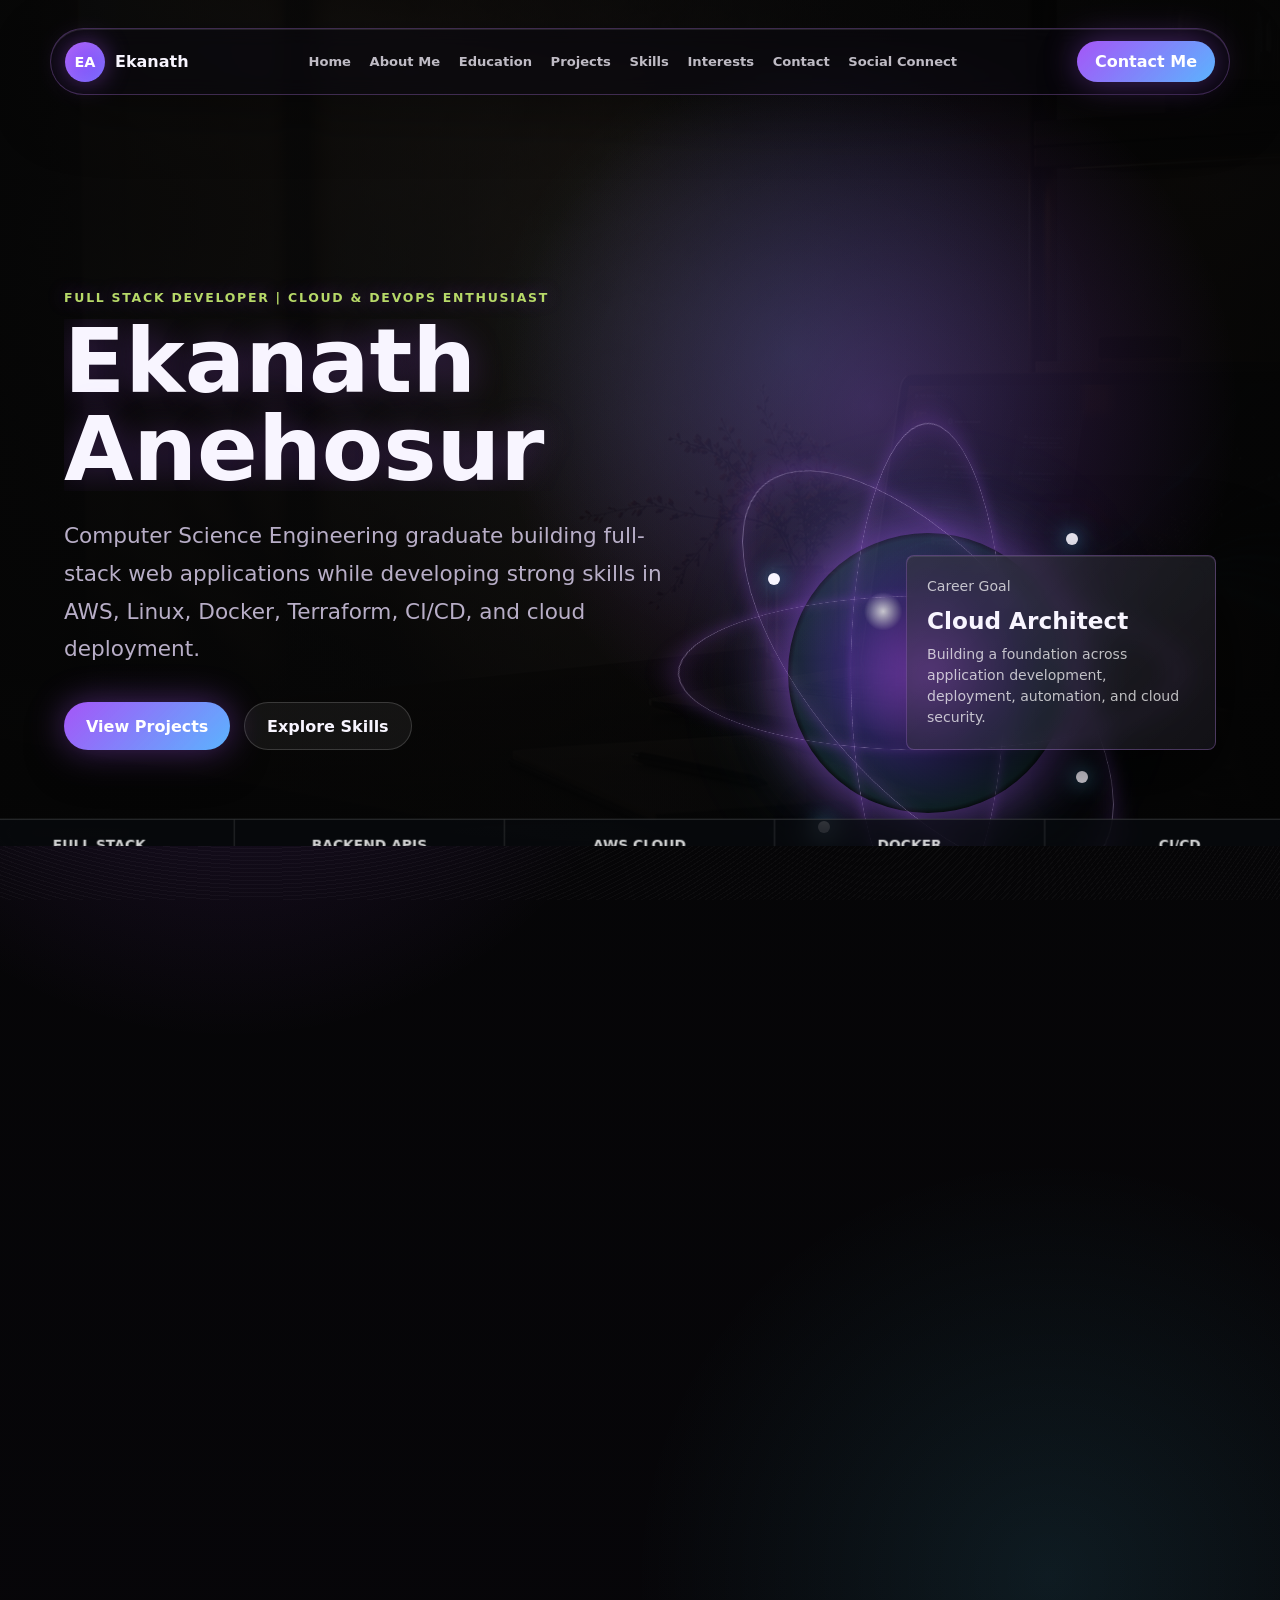
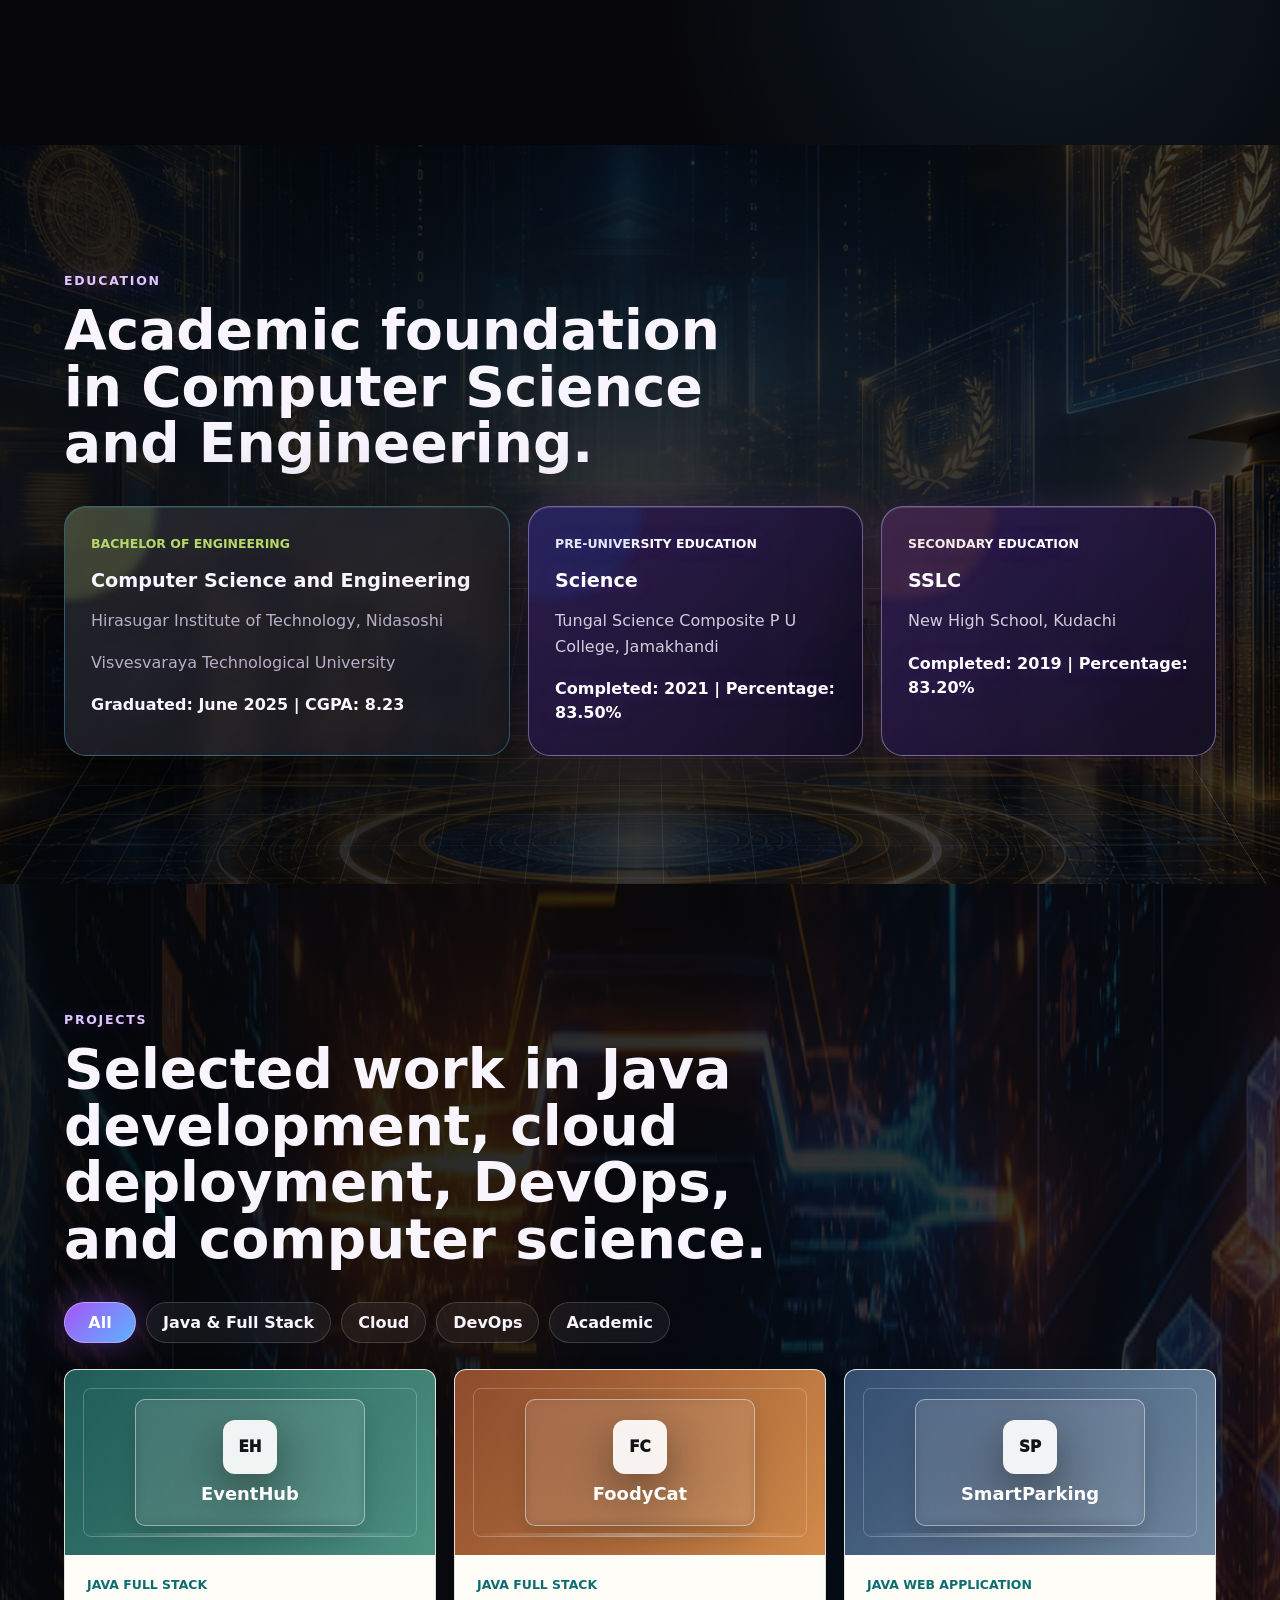
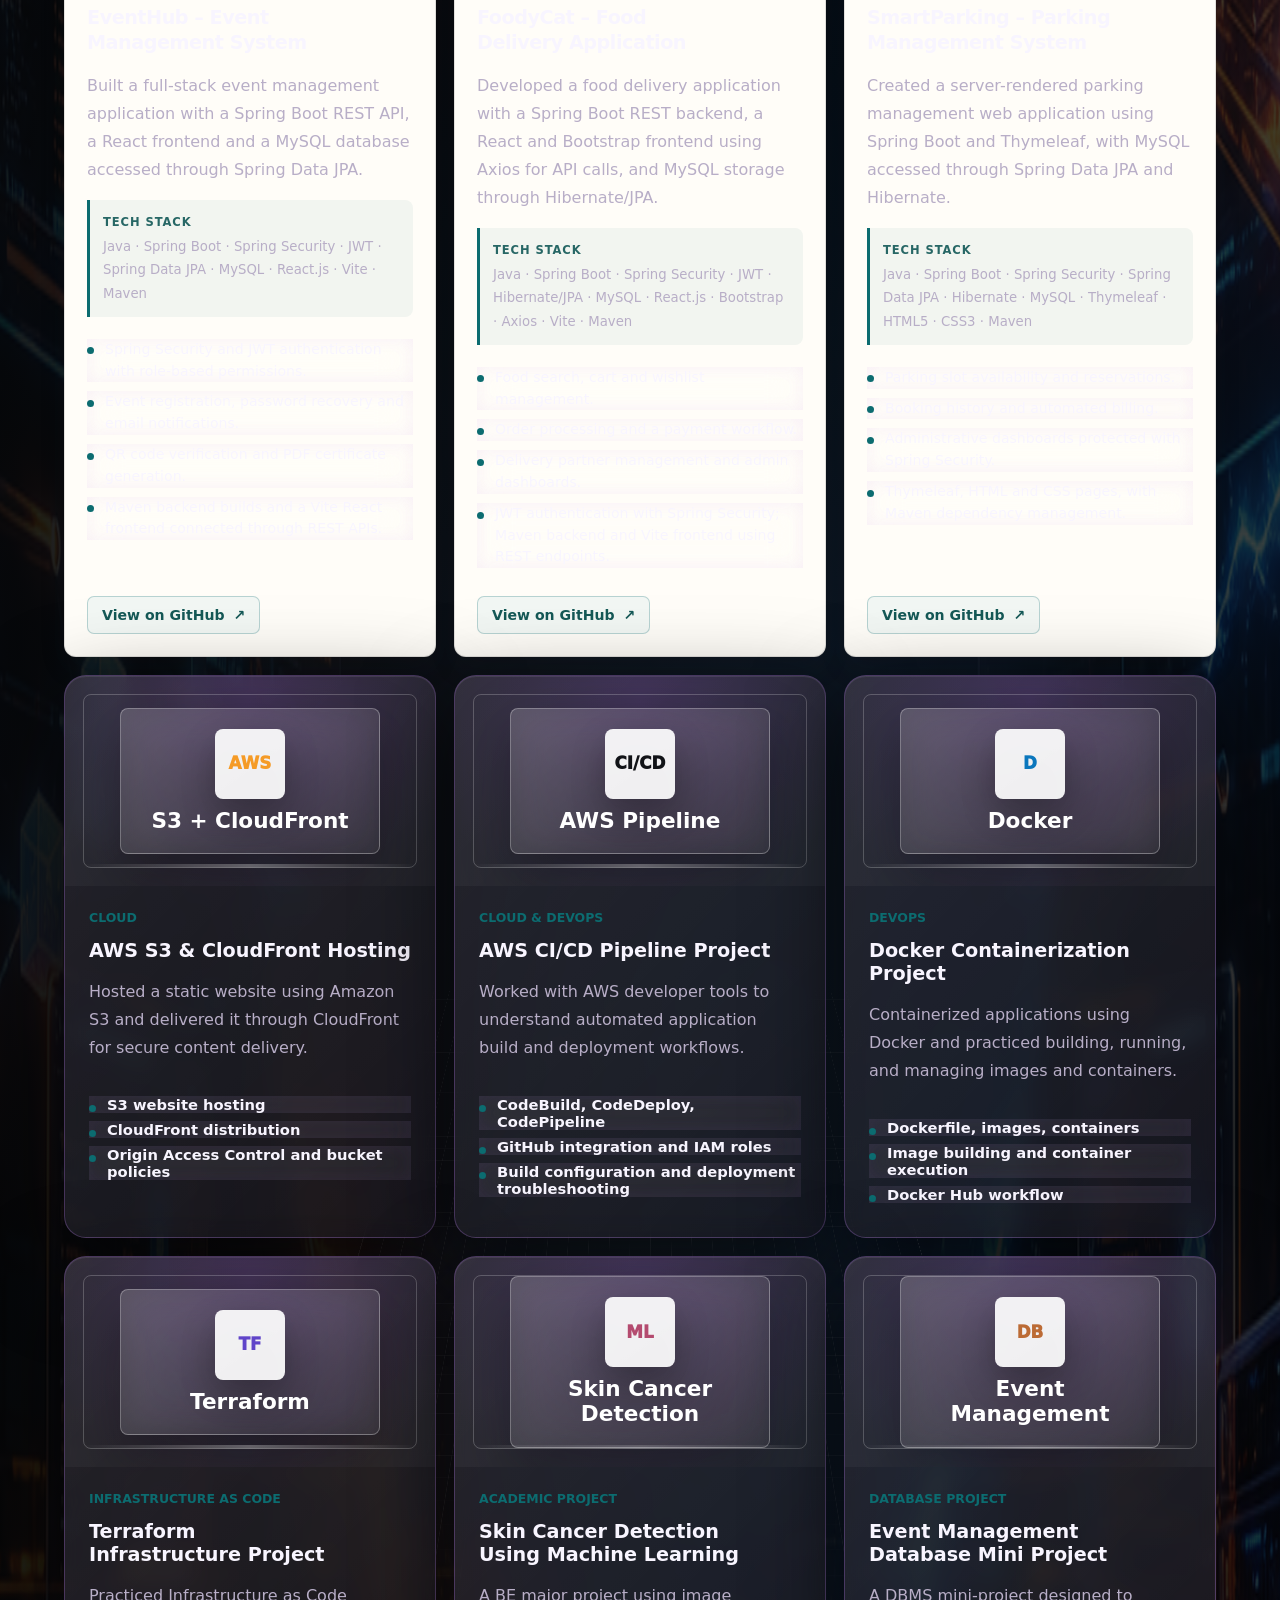
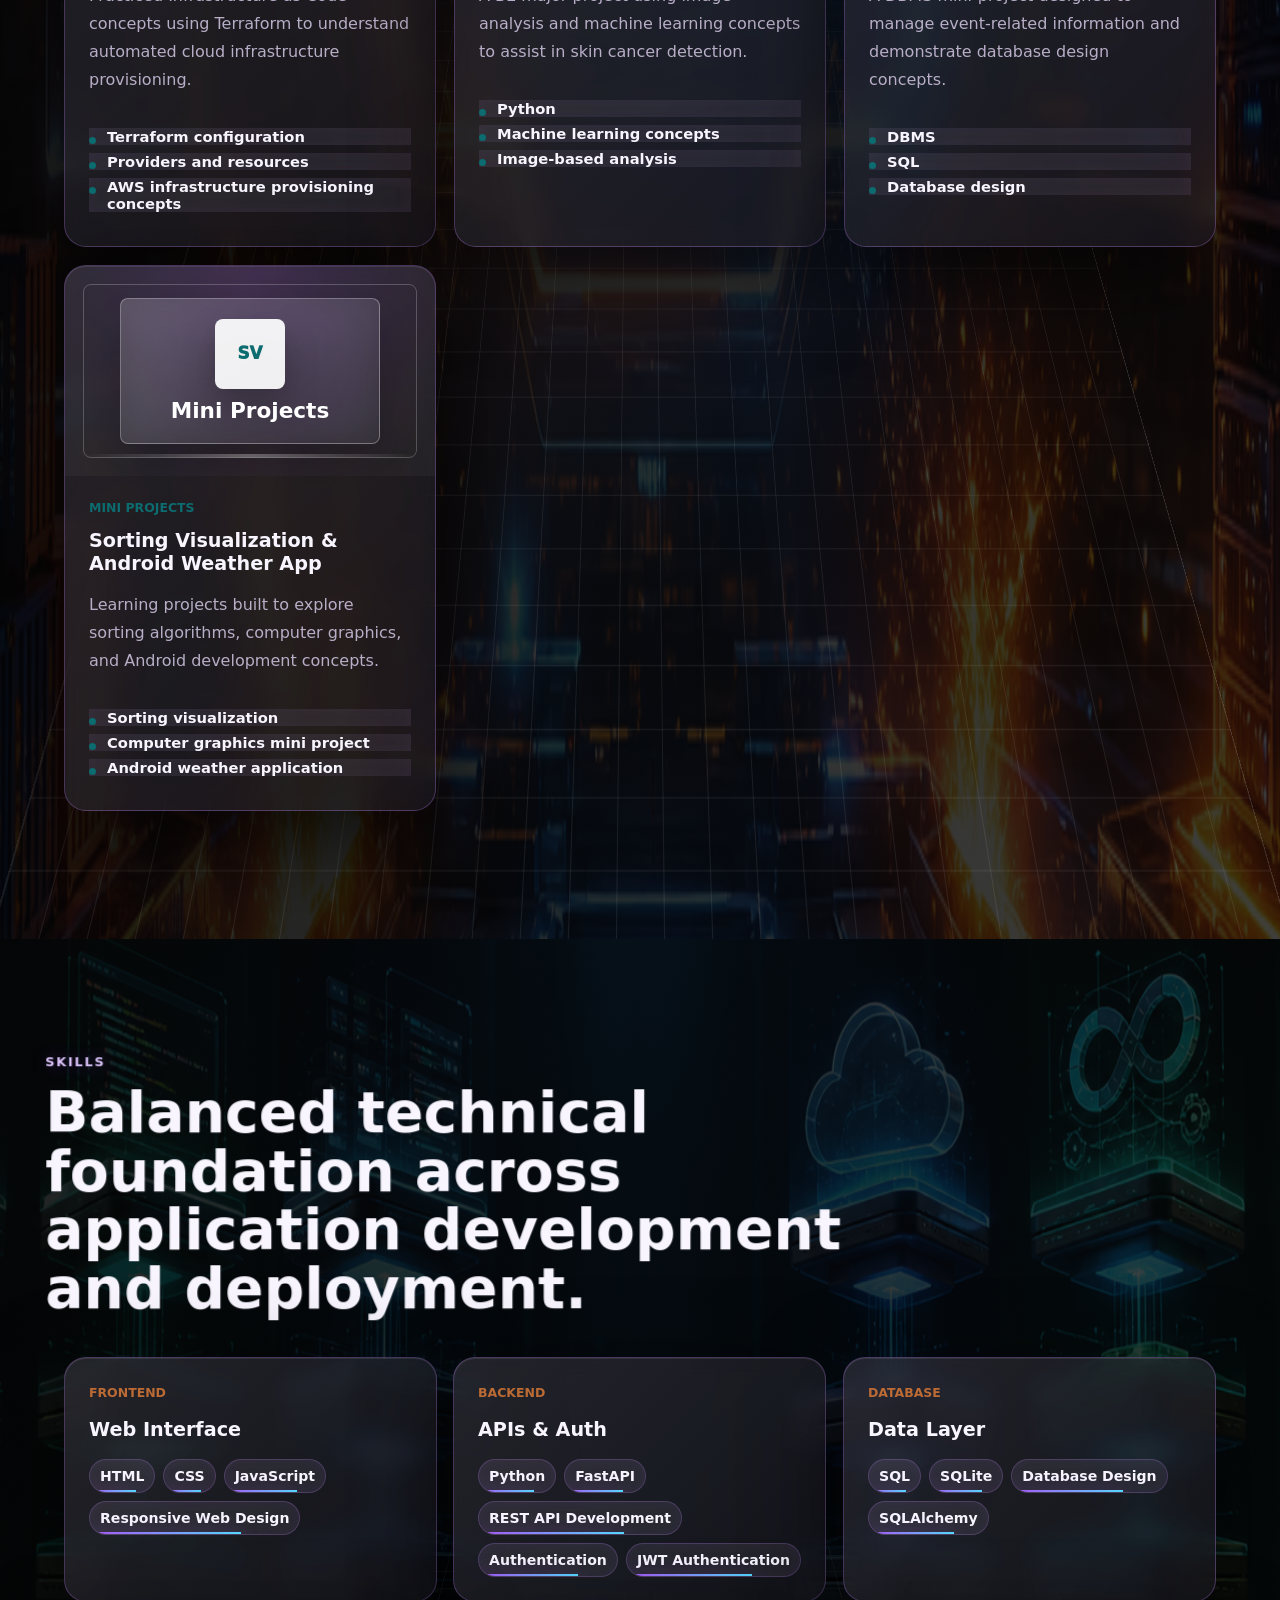
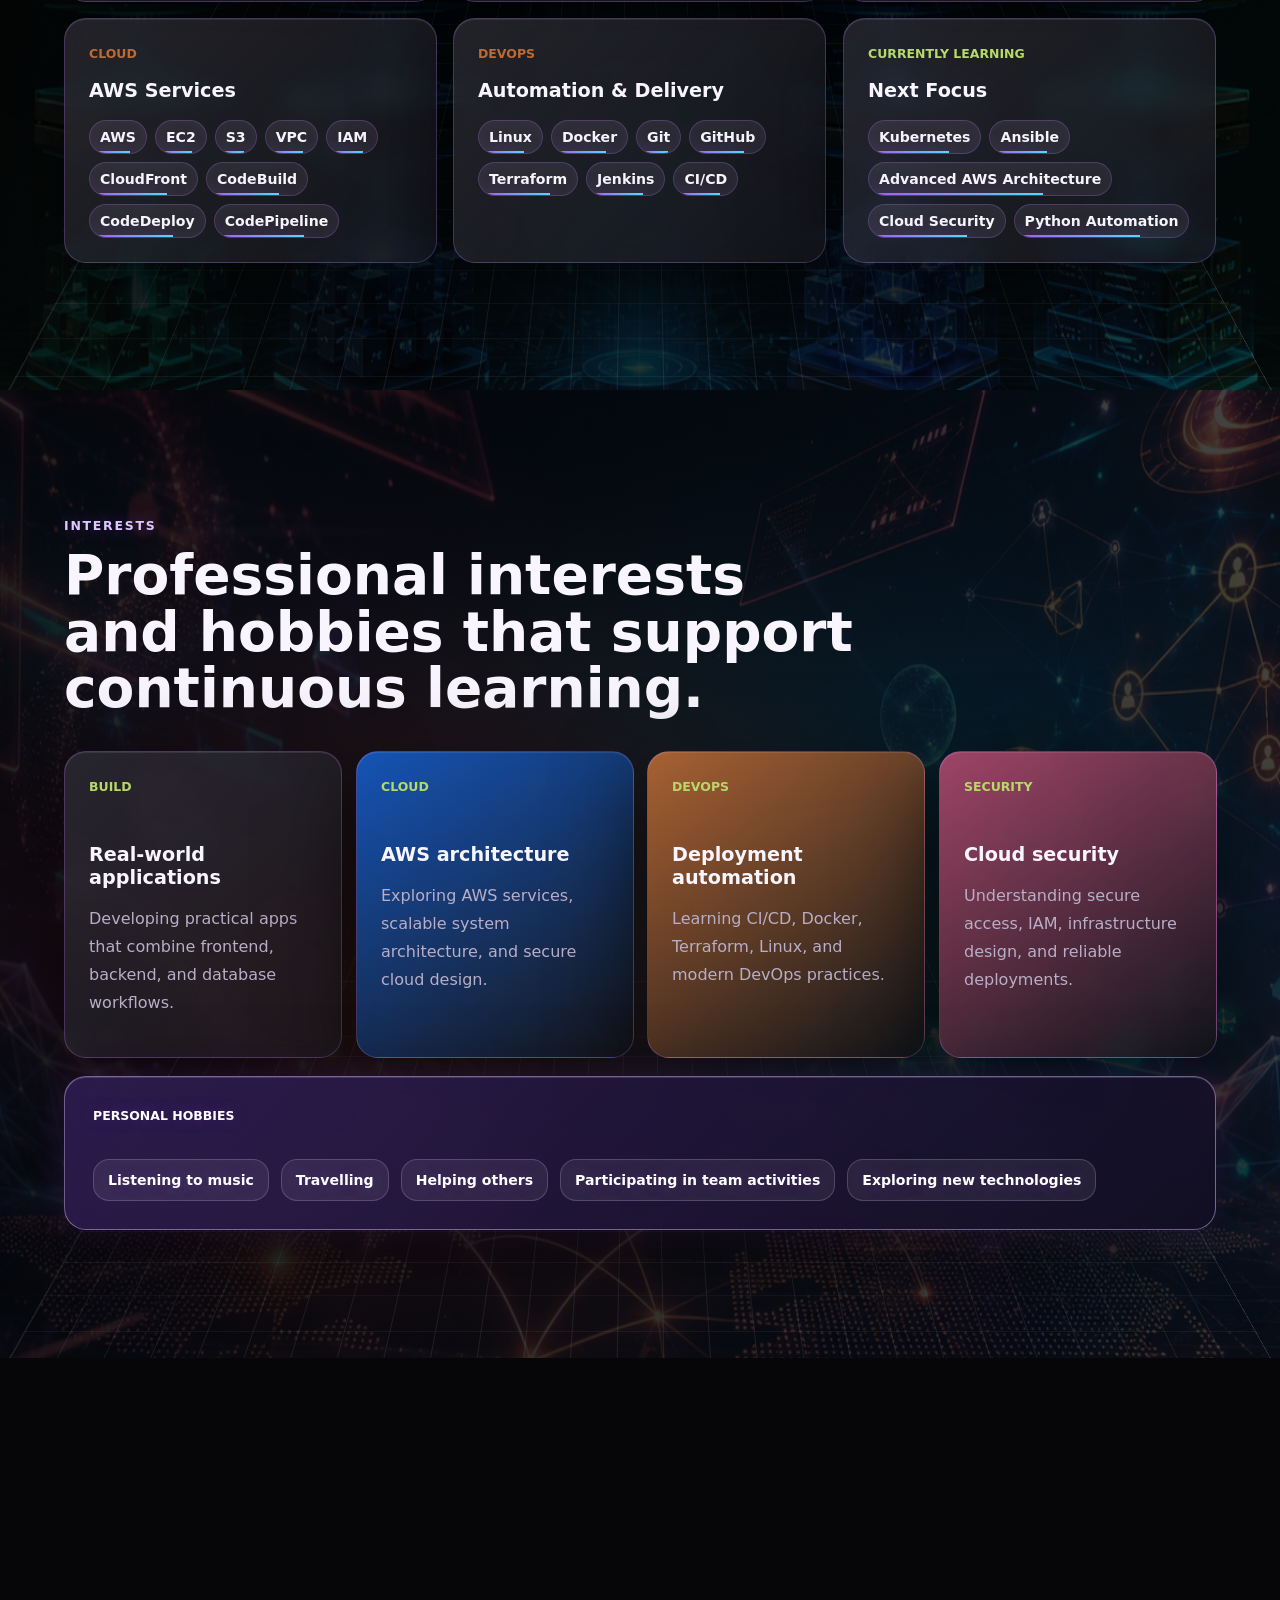
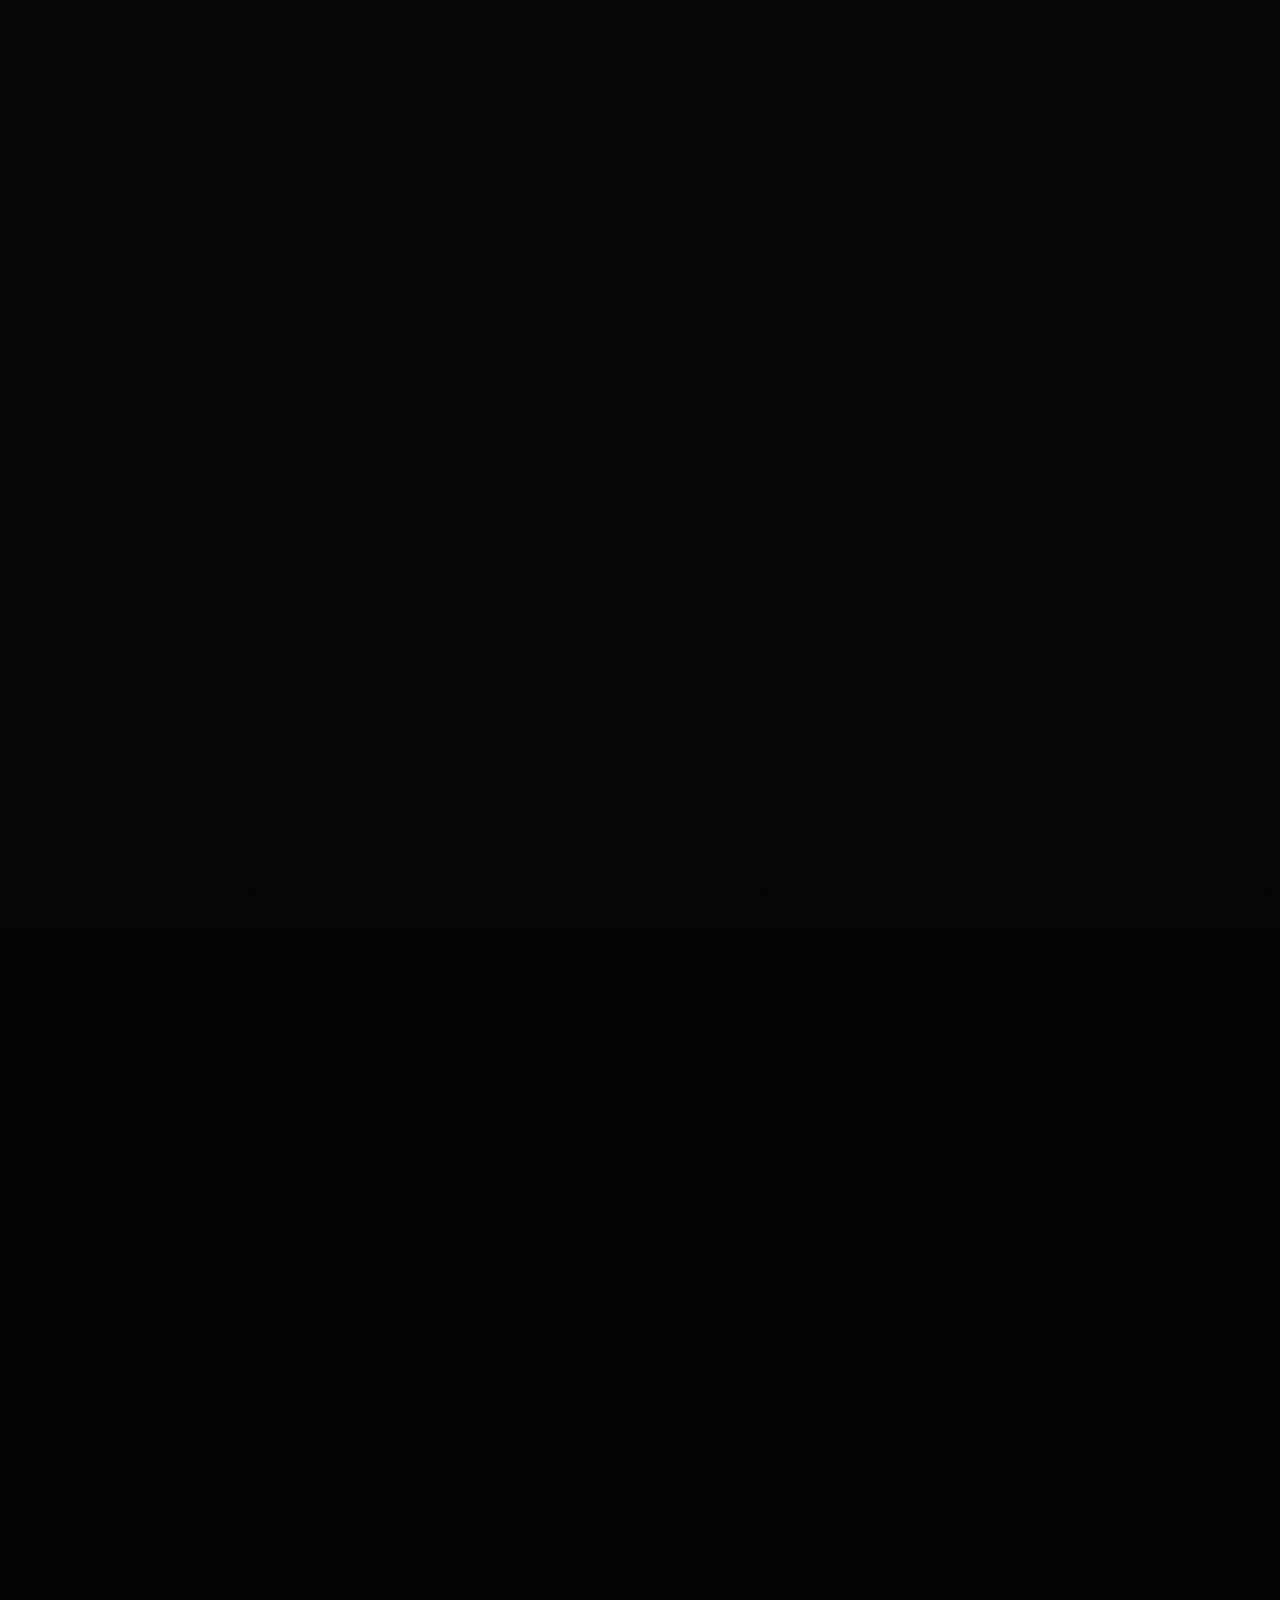
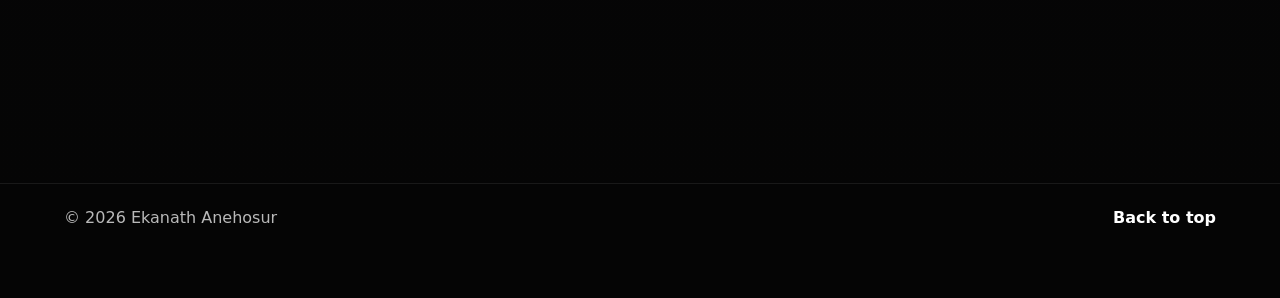
==== commit fc1d47ef: "update files index and styles" ====
--- a/index.html
+++ b/index.html
@@ -16,14 +16,6 @@
     />
     <meta property="og:type" content="website" />
     <title>Ekanath Anehosur | Full Stack Developer & Cloud DevOps Enthusiast</title>
-    <link rel="preload" as="image" href="assets/cinematic-intro.png" />
-    <link rel="preload" as="image" href="assets/intro-about-tech.png" />
-    <link rel="preload" as="image" href="assets/intro-education-tech.png" />
-    <link rel="preload" as="image" href="assets/intro-projects-tech.png" />
-    <link rel="preload" as="image" href="assets/intro-skills-tech.png" />
-    <link rel="preload" as="image" href="assets/intro-interests-tech.png" />
-    <link rel="preload" as="image" href="assets/intro-contact-tech.png" />
-    <link rel="preload" as="image" href="assets/intro-social-tech.png" />
     <link rel="stylesheet" href="styles.css" />
   </head>
   <body>
@@ -189,38 +181,96 @@
       <section class="section" id="projects">
         <div class="section-heading">
           <p class="eyebrow">Projects</p>
-          <h2>Hands-on work across full stack, cloud, DevOps, database, and academic learning.</h2>
+          <h2>Selected work in Java development, cloud deployment, DevOps, and computer science.</h2>
         </div>
 
         <div class="filter-bar" aria-label="Project filters">
           <button class="filter active" type="button" data-filter="all">All</button>
-          <button class="filter" type="button" data-filter="fullstack">Full Stack</button>
+          <button class="filter" type="button" data-filter="fullstack">Java &amp; Full Stack</button>
           <button class="filter" type="button" data-filter="cloud">Cloud</button>
           <button class="filter" type="button" data-filter="devops">DevOps</button>
           <button class="filter" type="button" data-filter="academic">Academic</button>
         </div>
 
         <div class="project-grid project-grid-wide">
-          <article class="project-card feature-card" data-category="fullstack">
-            <div class="project-media project-one">
-              <div class="project-logo food-logo" aria-hidden="true">
-                <span>SF</span>
-                <strong>Sangeeth Foods</strong>
-              </div>
-            </div>
-            <div class="project-body">
-              <span class="project-type">Full Stack Development</span>
-              <h3>Sangeeth Foods</h3>
-              <p>
-                A full-stack food delivery application with responsive frontend,
-                backend APIs, authentication, database integration, and plans
-                for cloud deployment and DevOps automation.
+          <article class="project-card java-project-card" data-category="fullstack">
+            <div class="project-media project-eventhub">
+              <div class="project-logo eventhub-logo" aria-hidden="true">
+                <span>EH</span>
+                <strong>EventHub</strong>
+              </div>
+            </div>
+            <div class="project-body">
+              <span class="project-type">Java Full Stack</span>
+              <h3>EventHub – Event Management System</h3>
+              <p class="project-summary">
+                Built a full-stack event management application with a Spring Boot REST API,
+                a React frontend and a MySQL database accessed through Spring Data JPA.
               </p>
-              <ul class="project-details">
-                <li>HTML, CSS, JavaScript, Python, FastAPI</li>
-                <li>SQLAlchemy, SQLite, JWT authentication</li>
-                <li>Cart, wishlist, checkout, profile, orders, offers</li>
-              </ul>
+              <p class="project-stack"><span>Tech stack</span>Java · Spring Boot · Spring Security · JWT · Spring Data JPA · MySQL · React.js · Vite · Maven</p>
+              <ul class="project-details">
+                <li>Spring Security and JWT authentication with role-based permissions.</li>
+                <li>Event registration, password recovery and email notifications.</li>
+                <li>QR code verification and PDF certificate generation.</li>
+                <li>Maven backend builds and a Vite React frontend connected through REST APIs.</li>
+              </ul>
+              <div class="project-actions">
+                <a class="project-link" href="https://github.com/Ekanath012/Event-Hub-JavaFullStack" target="_blank" rel="noopener noreferrer" aria-label="View EventHub source code on GitHub, opens in a new tab">View on GitHub <span aria-hidden="true">↗</span></a>
+              </div>
+            </div>
+          </article>
+
+          <article class="project-card java-project-card" data-category="fullstack">
+            <div class="project-media project-foodycat">
+              <div class="project-logo foodycat-logo" aria-hidden="true">
+                <span>FC</span>
+                <strong>FoodyCat</strong>
+              </div>
+            </div>
+            <div class="project-body">
+              <span class="project-type">Java Full Stack</span>
+              <h3>FoodyCat – Food Delivery Application</h3>
+              <p class="project-summary">
+                Developed a food delivery application with a Spring Boot REST backend, a React and Bootstrap frontend
+                using Axios for API calls, and MySQL storage through Hibernate/JPA.
+              </p>
+              <p class="project-stack"><span>Tech stack</span>Java · Spring Boot · Spring Security · JWT · Hibernate/JPA · MySQL · React.js · Bootstrap · Axios · Vite · Maven</p>
+              <ul class="project-details">
+                <li>Food search, cart and wishlist management.</li>
+                <li>Order processing and a payment workflow.</li>
+                <li>Delivery partner management and admin dashboards.</li>
+                <li>JWT authentication with Spring Security; Maven backend and Vite frontend using REST endpoints.</li>
+              </ul>
+              <div class="project-actions">
+                <a class="project-link" href="https://github.com/Ekanath012/FoodyCat" target="_blank" rel="noopener noreferrer" aria-label="View FoodyCat source code on GitHub, opens in a new tab">View on GitHub <span aria-hidden="true">↗</span></a>
+              </div>
+            </div>
+          </article>
+
+          <article class="project-card java-project-card" data-category="fullstack">
+            <div class="project-media project-smartparking">
+              <div class="project-logo smartparking-logo" aria-hidden="true">
+                <span>SP</span>
+                <strong>SmartParking</strong>
+              </div>
+            </div>
+            <div class="project-body">
+              <span class="project-type">Java Web Application</span>
+              <h3>SmartParking – Parking Management System</h3>
+              <p class="project-summary">
+                Created a server-rendered parking management web application using Spring Boot and Thymeleaf,
+                with MySQL accessed through Spring Data JPA and Hibernate.
+              </p>
+              <p class="project-stack"><span>Tech stack</span>Java · Spring Boot · Spring Security · Spring Data JPA · Hibernate · MySQL · Thymeleaf · HTML5 · CSS3 · Maven</p>
+              <ul class="project-details">
+                <li>Parking slot availability and reservations.</li>
+                <li>Booking history and automated billing.</li>
+                <li>Administrative dashboards protected with Spring Security.</li>
+                <li>Thymeleaf, HTML and CSS pages, with Maven dependency management.</li>
+              </ul>
+              <div class="project-actions">
+                <a class="project-link" href="https://github.com/Ekanath012/Smart-parking-system" target="_blank" rel="noopener noreferrer" aria-label="View SmartParking source code on GitHub, opens in a new tab">View on GitHub <span aria-hidden="true">↗</span></a>
+              </div>
             </div>
           </article>
 
@@ -328,7 +378,7 @@
             </div>
             <div class="project-body">
               <span class="project-type">Database Project</span>
-              <h3>Event Management System</h3>
+              <h3>Event Management Database Mini Project</h3>
               <p>A DBMS mini-project designed to manage event-related information and demonstrate database design concepts.</p>
               <ul class="project-details">
                 <li>DBMS</li>
--- a/styles.css
+++ b/styles.css
@@ -523,7 +523,7 @@
 }
 
 .project-grid-wide {
-  grid-template-columns: repeat(4, minmax(0, 1fr));
+  grid-template-columns: repeat(3, minmax(0, 1fr));
 }
 
 .feature-card {
@@ -625,7 +625,6 @@
   line-height: 1.15;
 }
 
-.project-one { background: linear-gradient(135deg, rgba(12, 108, 112, 0.88), rgba(183, 217, 104, 0.58)), url("assets/portfolio-hero.png") center / cover; }
 .project-two { background: linear-gradient(135deg, rgba(18, 62, 129, 0.9), rgba(245, 153, 46, 0.74)), repeating-linear-gradient(90deg, rgba(255,255,255,0.16) 0 1px, transparent 1px 44px); }
 .project-three { background: linear-gradient(135deg, rgba(17, 19, 23, 0.92), rgba(12, 108, 112, 0.7)), radial-gradient(circle at 30% 30%, rgba(183, 217, 104, 0.44), transparent 34%); }
 .project-four { background: linear-gradient(135deg, rgba(12, 108, 112, 0.94), rgba(21, 92, 199, 0.72)), repeating-linear-gradient(0deg, rgba(255,255,255,0.15) 0 1px, transparent 1px 22px), repeating-linear-gradient(90deg, rgba(255,255,255,0.12) 0 1px, transparent 1px 22px); }
@@ -3743,10 +3742,10 @@
 }
 
 @media (prefers-reduced-motion: no-preference) {
-  .hero:not(.section-arrive),
-  .section:not(.section-arrive),
-  .contact-section:not(.section-arrive),
-  .social-strip:not(.section-arrive) {
+  .js-reveal-ready .hero:not(.section-arrive),
+  .js-reveal-ready .section:not(.section-arrive),
+  .js-reveal-ready .contact-section:not(.section-arrive),
+  .js-reveal-ready .social-strip:not(.section-arrive) {
     opacity: 0;
     filter: blur(12px);
     transform: translate3d(0, 120px, 0) scale(0.95);
@@ -4165,3 +4164,363 @@
     flex-basis: 48px;
   }
 }
+
+/* Fast premium mode: keep cinematic style, reduce waiting and paint cost */
+@media (prefers-reduced-motion: no-preference) {
+  .section-arrive {
+    animation-duration: var(--section-rise-duration, 1.65s) !important;
+  }
+
+  .hero.section-arrive { --section-rise-duration: 1.8s; }
+  #about.section-arrive { --section-rise-duration: 1.45s; }
+  #education.section-arrive { --section-rise-duration: 1.55s; }
+  #projects.section-arrive { --section-rise-duration: 1.7s; }
+  #skills.section-arrive { --section-rise-duration: 1.5s; }
+  #interests.section-arrive { --section-rise-duration: 1.45s; }
+  #future.section-arrive { --section-rise-duration: 1.55s; }
+  .contact-section.section-arrive { --section-rise-duration: 1.5s; }
+  .social-strip.section-arrive { --section-rise-duration: 1.35s; }
+
+  .section-arrive .section-heading,
+  .section-arrive .contact-copy,
+  .section-arrive .about-story > *,
+  .section-arrive .bio-list,
+  .section-arrive .stats-band,
+  .section-arrive .education-card,
+  .section-arrive .project-filters,
+  .section-arrive .project-card,
+  .section-arrive .skill-group,
+  .section-arrive .ongoing-skills,
+  .section-arrive .hobby-card,
+  .section-arrive .personal-card,
+  .section-arrive .future-card,
+  .section-arrive .contact-list div,
+  .section-arrive .contact-form,
+  .social-strip.section-arrive a {
+    animation-duration: 1.05s !important;
+  }
+
+  .projects-rotate-once .project-card {
+    animation-duration: 2.25s !important;
+  }
+}
+
+@keyframes calmWaterRise {
+  0% { opacity: 0; filter: blur(6px); transform: translate3d(0, 76px, 0) scale(0.97); }
+  55% { opacity: 0.9; filter: blur(2px); }
+  100% { opacity: 1; filter: blur(0); transform: translate3d(0, 0, 0) scale(1); }
+}
+
+@keyframes calmContentReveal {
+  0% { opacity: 0; filter: blur(6px); transform: translate3d(0, 46px, 0) scale(0.98); }
+  100% { opacity: 1; filter: blur(0); transform: translate3d(0, 0, 0) scale(1); }
+}
+
+.site-header,
+.hero-panel,
+.project-card,
+.education-card,
+.skill-group,
+.hobby-card,
+.personal-card,
+.signature-card,
+.future-card,
+.contact-form,
+.contact-list div,
+.social-strip a {
+  backdrop-filter: blur(10px) saturate(1.12) !important;
+}
+
+.ambient-glow { filter: blur(34px) !important; opacity: 0.3 !important; }
+.ambient-fog { filter: blur(16px) !important; opacity: 0.14 !important; }
+.particle-canvas { opacity: 0.42 !important; }
+
+/* Hero name ball-jump animation and smooth interaction polish */
+.hero-content h1 {
+  display: flex !important;
+  align-items: baseline;
+  gap: 0.18em;
+  white-space: nowrap !important;
+  overflow: visible;
+  contain: layout paint;
+}
+
+.hero-name-word {
+  display: inline-flex;
+  flex-wrap: nowrap;
+  white-space: nowrap;
+}
+
+.hero-name-letter {
+  display: inline-block;
+  transform: translate3d(0, 0, 0);
+  transform-origin: center bottom;
+  will-change: transform, opacity;
+}
+
+@media (prefers-reduced-motion: no-preference) {
+  .hero.section-arrive .hero-name-letter {
+    animation: heroBallSettle 1.65s cubic-bezier(0.18, 0.9, 0.25, 1) both;
+    animation-delay: calc(0.55s + (var(--letter-index) * 0.045s));
+  }
+
+  .hero.section-arrive .hero-content h1 {
+    animation: none !important;
+    opacity: 1;
+    filter: none;
+    transform: none;
+  }
+
+  .projects-rotate-once .project-card {
+    animation-duration: 1.45s !important;
+  }
+
+  .section-arrive .section-heading,
+  .section-arrive .contact-copy,
+  .section-arrive .about-story > *,
+  .section-arrive .bio-list,
+  .section-arrive .stats-band,
+  .section-arrive .education-card,
+  .section-arrive .project-filters,
+  .section-arrive .project-card,
+  .section-arrive .skill-group,
+  .section-arrive .ongoing-skills,
+  .section-arrive .hobby-card,
+  .section-arrive .personal-card,
+  .section-arrive .future-card,
+  .section-arrive .contact-list div,
+  .section-arrive .contact-form,
+  .social-strip.section-arrive a {
+    animation-duration: 0.82s !important;
+  }
+}
+
+@keyframes heroBallSettle {
+  0% {
+    opacity: 0;
+    transform: translate3d(0, -88px, 0) scale(0.86) rotateZ(-10deg);
+  }
+  34% {
+    opacity: 1;
+    transform: translate3d(0, 18px, 0) scale(1.08) rotateZ(5deg);
+  }
+  52% {
+    transform: translate3d(0, -38px, 0) scale(0.98) rotateZ(-3deg);
+  }
+  68% {
+    transform: translate3d(0, 9px, 0) scale(1.03) rotateZ(2deg);
+  }
+  82% {
+    transform: translate3d(0, -12px, 0) scale(1) rotateZ(-1deg);
+  }
+  100% {
+    opacity: 1;
+    transform: translate3d(0, 0, 0) scale(1) rotateZ(0deg);
+  }
+}
+
+@media (max-width: 640px) {
+  .hero-content h1 {
+    display: grid !important;
+    gap: 0.04em;
+    white-space: normal !important;
+  }
+
+  .hero-name-word {
+    display: inline-flex;
+  }
+}
+
+@media (max-width: 760px) {
+  .particle-canvas {
+    opacity: 0.24 !important;
+  }
+
+  .ambient-fog,
+  .intro-cinema::before,
+  .intro-cinema::after {
+    display: none !important;
+  }
+}
+
+/* Stable hero name and visible interactive interests */
+.hero-content h1 {
+  display: grid !important;
+  gap: 0.04em !important;
+  white-space: normal !important;
+  overflow: visible !important;
+  max-width: min(100%, 980px) !important;
+}
+
+.hero-content h1 .hero-name-word {
+  display: block !important;
+  white-space: nowrap !important;
+  opacity: 1 !important;
+  transform: none !important;
+  filter: none !important;
+  animation: none !important;
+}
+
+.hero-name-letter,
+.hero.section-arrive .hero-name-letter {
+  animation: none !important;
+  opacity: 1 !important;
+  transform: none !important;
+  filter: none !important;
+}
+
+.hero.section-arrive .hero-content h1 {
+  animation: heroLineReveal 1.2s cubic-bezier(0.16, 1, 0.3, 1) both !important;
+  animation-delay: 0.45s !important;
+}
+
+
+
+/* Java portfolio projects: a calmer, practical layout with clear source links. */
+.java-project-card {
+  border-color: rgba(17, 19, 23, 0.12);
+  border-radius: 12px;
+  background: #fffdf8;
+  box-shadow: 0 12px 28px rgba(30, 40, 48, 0.09);
+}
+
+.java-project-card:hover {
+  border-color: rgba(12, 108, 112, 0.42);
+  box-shadow: 0 18px 36px rgba(30, 40, 48, 0.14);
+  transform: translateY(-4px);
+}
+
+.java-project-card .project-media {
+  min-height: 170px;
+  aspect-ratio: 16 / 8;
+}
+
+.project-eventhub {
+  background: linear-gradient(125deg, #205b58, #4d9381);
+}
+
+.project-foodycat {
+  background: linear-gradient(125deg, #8d4b2c, #d28b4a);
+}
+
+.project-smartparking {
+  background: linear-gradient(125deg, #334d70, #7189a0);
+}
+
+.java-project-card .project-logo {
+  width: min(230px, 86%);
+  min-height: 112px;
+  border-color: rgba(255, 255, 255, 0.45);
+  border-radius: 10px;
+  background: rgba(255, 255, 255, 0.12);
+  box-shadow: 0 10px 24px rgba(0, 0, 0, 0.12);
+  backdrop-filter: blur(6px);
+}
+
+.java-project-card .project-logo span {
+  min-width: 54px;
+  min-height: 54px;
+  border-radius: 12px;
+  font-size: 0.95rem;
+}
+
+.java-project-card .project-logo strong {
+  font-size: 1.12rem;
+}
+
+.java-project-card .project-body {
+  padding: 22px;
+}
+
+.java-project-card .project-body h3 {
+  line-height: 1.3;
+  letter-spacing: -0.025em;
+}
+
+.java-project-card .project-summary {
+  margin-bottom: 12px;
+}
+
+.project-stack {
+  margin: 4px 0 8px;
+  padding: 12px 13px;
+  border-left: 3px solid var(--teal);
+  border-radius: 0 8px 8px 0;
+  background: #f2f5f0;
+  color: #39434b;
+  font-size: 0.83rem;
+  line-height: 1.65;
+  overflow-wrap: anywhere;
+}
+
+.project-stack span {
+  display: block;
+  margin-bottom: 3px;
+  color: #276765;
+  font-size: 0.72rem;
+  font-weight: 800;
+  letter-spacing: 0.08em;
+  text-transform: uppercase;
+}
+
+.java-project-card .project-details {
+  gap: 9px;
+  margin-top: 14px;
+}
+
+.java-project-card .project-details li {
+  font-size: 0.88rem;
+  font-weight: 500;
+  line-height: 1.55;
+}
+
+.project-actions {
+  display: flex;
+  align-items: center;
+  margin-top: auto;
+  padding-top: 18px;
+}
+
+.java-project-card .project-body .project-link {
+  display: inline-flex;
+  align-items: center;
+  justify-content: center;
+  gap: 9px;
+  margin: 0;
+  padding: 10px 14px;
+  border: 1px solid rgba(12, 108, 112, 0.26);
+  border-radius: 7px;
+  background: #f2f7f4;
+  color: #155957;
+  font-size: 0.88rem;
+  font-weight: 750;
+  transition: background-color 180ms ease, border-color 180ms ease, transform 180ms ease;
+}
+
+.java-project-card .project-body .project-link:hover,
+.java-project-card .project-body .project-link:focus-visible {
+  border-color: #0c6c70;
+  background: #e4f0e9;
+  transform: translateY(-1px);
+  outline-offset: 3px;
+}
+
+@media (max-width: 1100px) {
+  .project-grid-wide {
+    grid-template-columns: repeat(2, minmax(0, 1fr));
+  }
+}
+
+@media (max-width: 680px) {
+  .project-grid-wide {
+    grid-template-columns: 1fr;
+  }
+
+  .java-project-card .project-body {
+    padding: 18px;
+  }
+
+  .java-project-card .project-media {
+    min-height: 155px;
+  }
+}
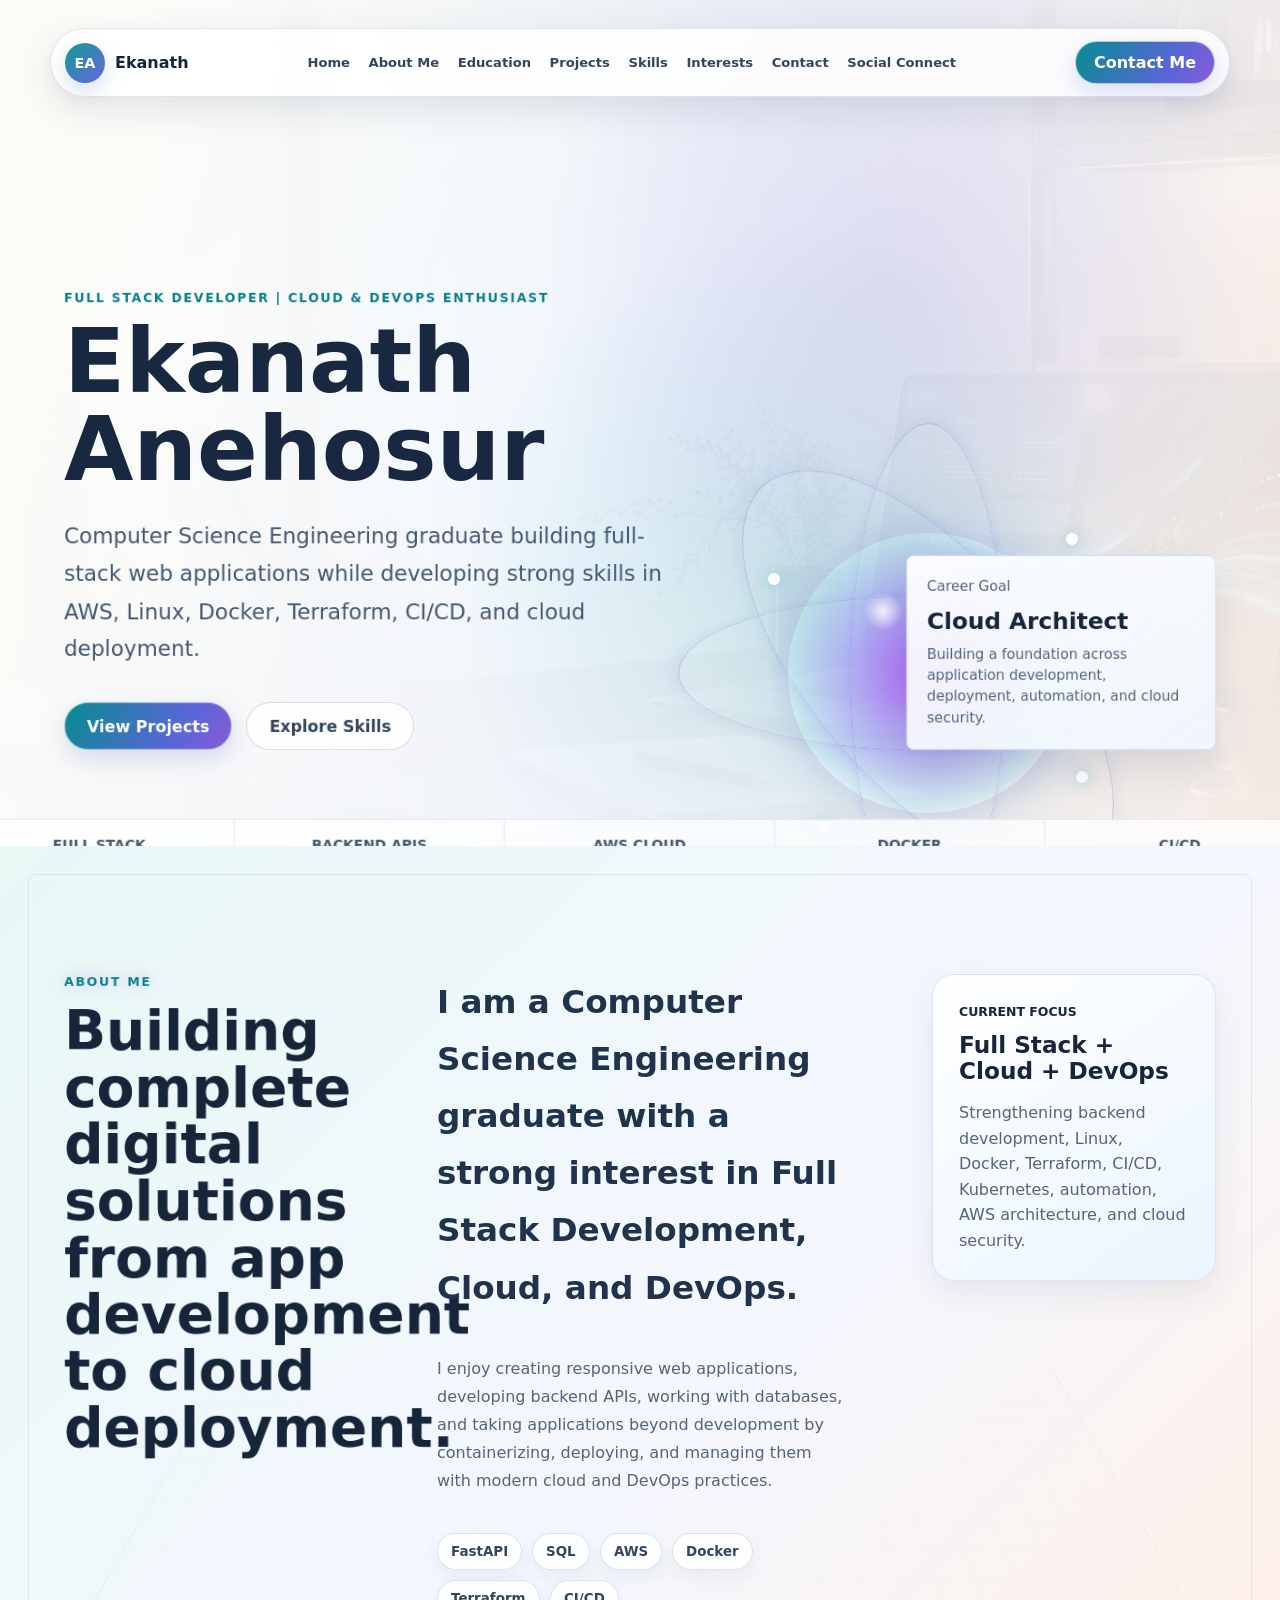
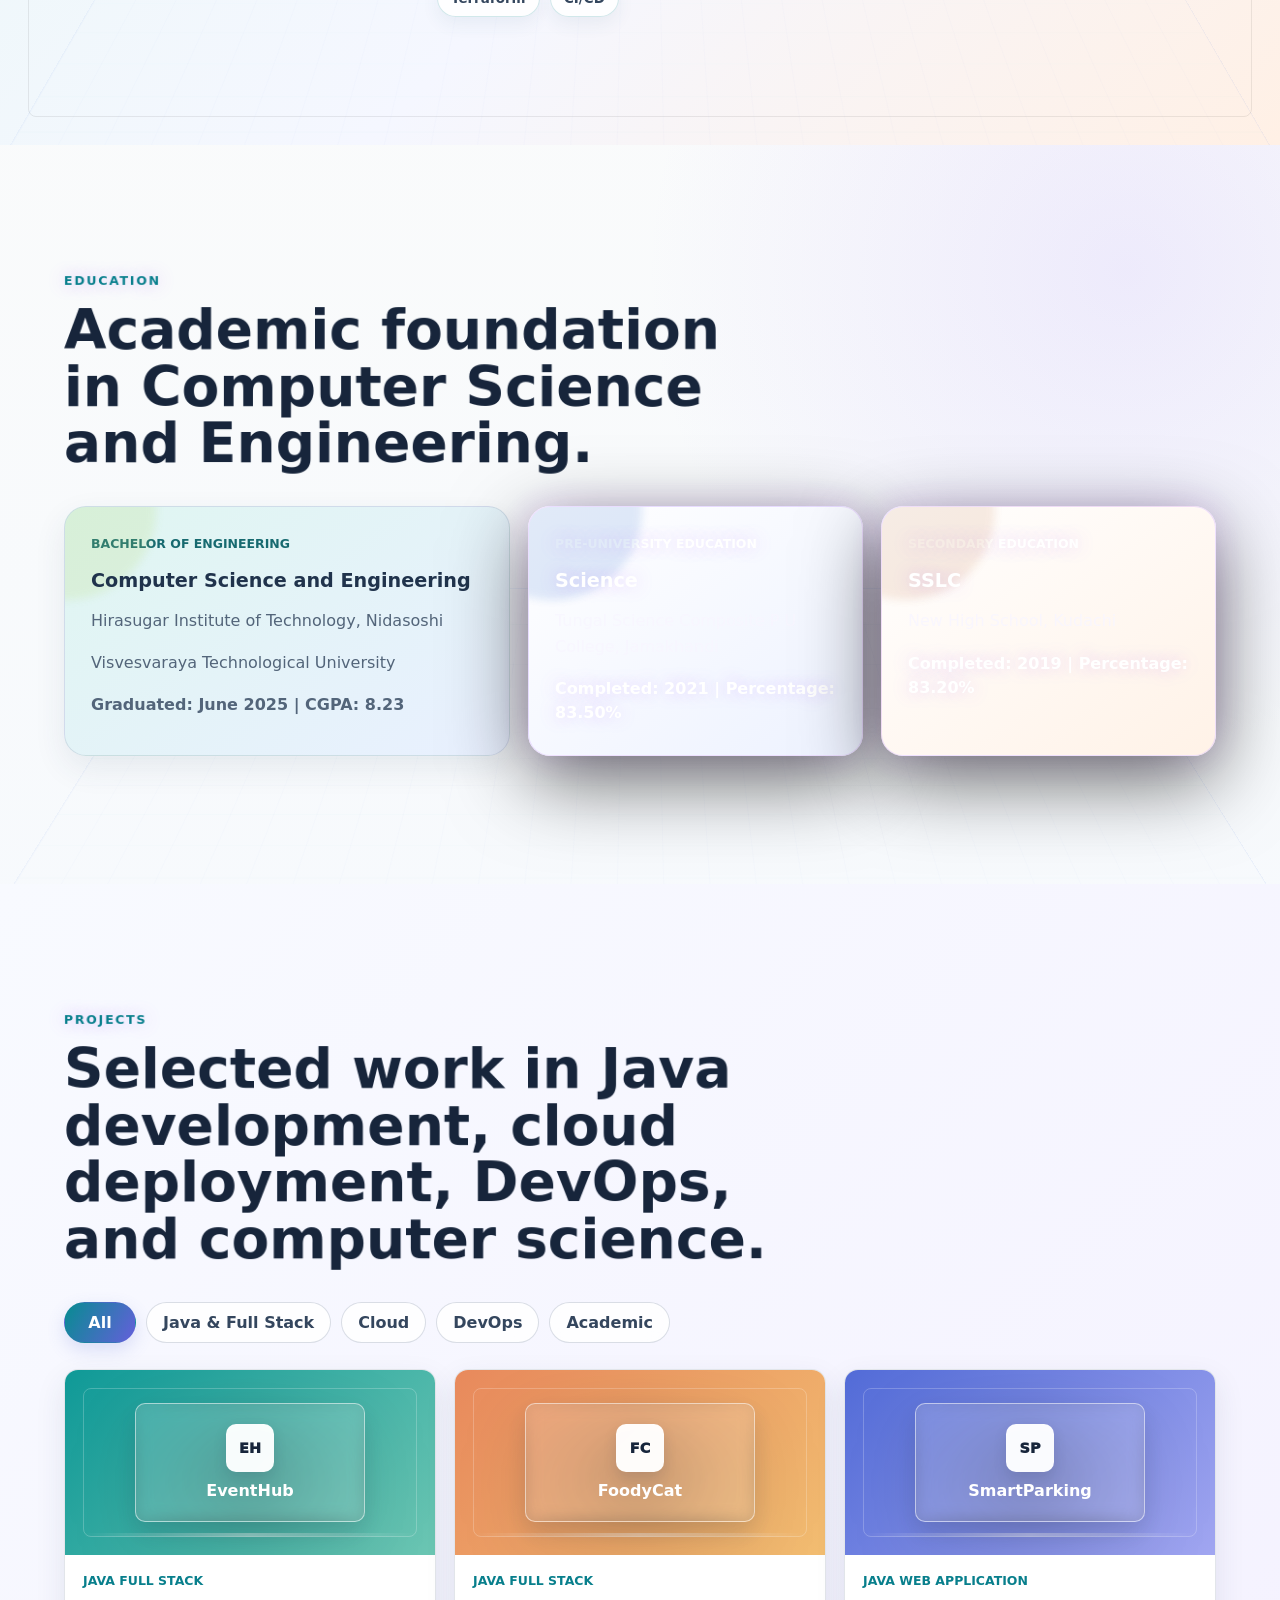
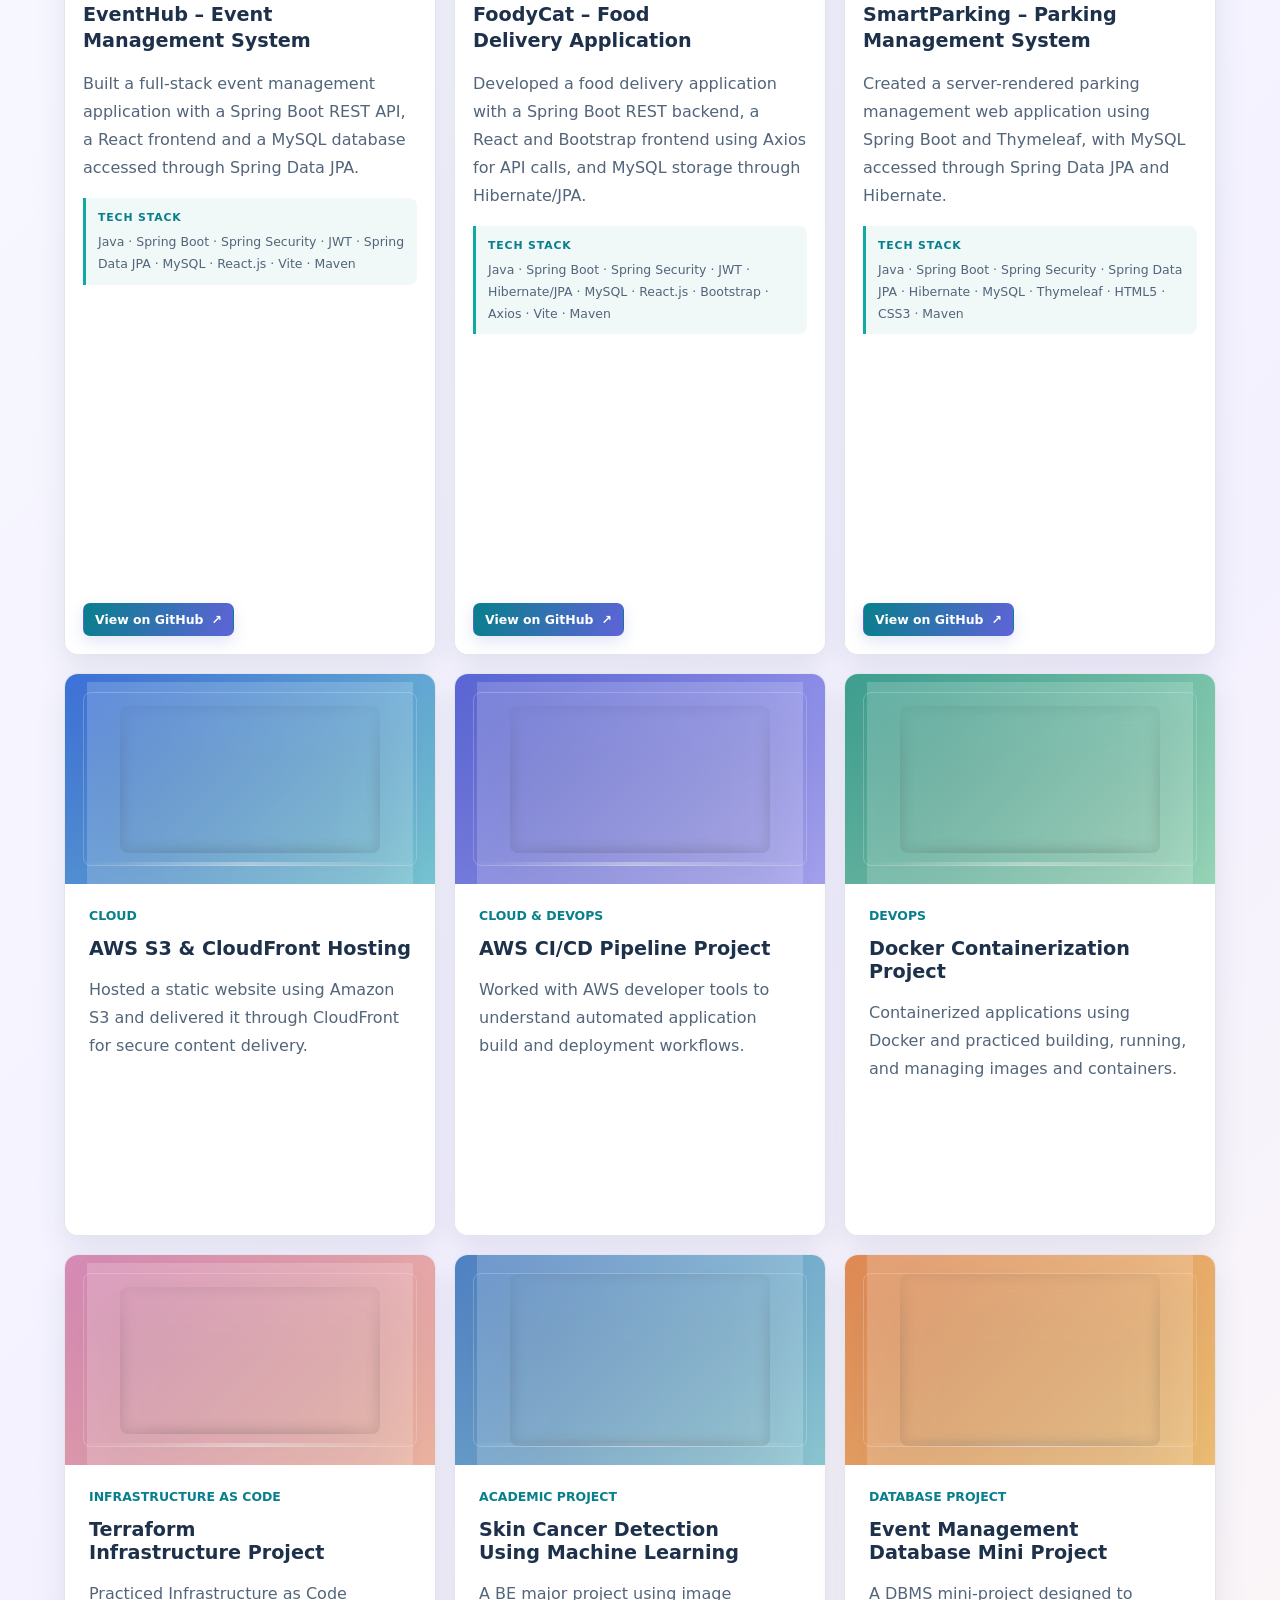
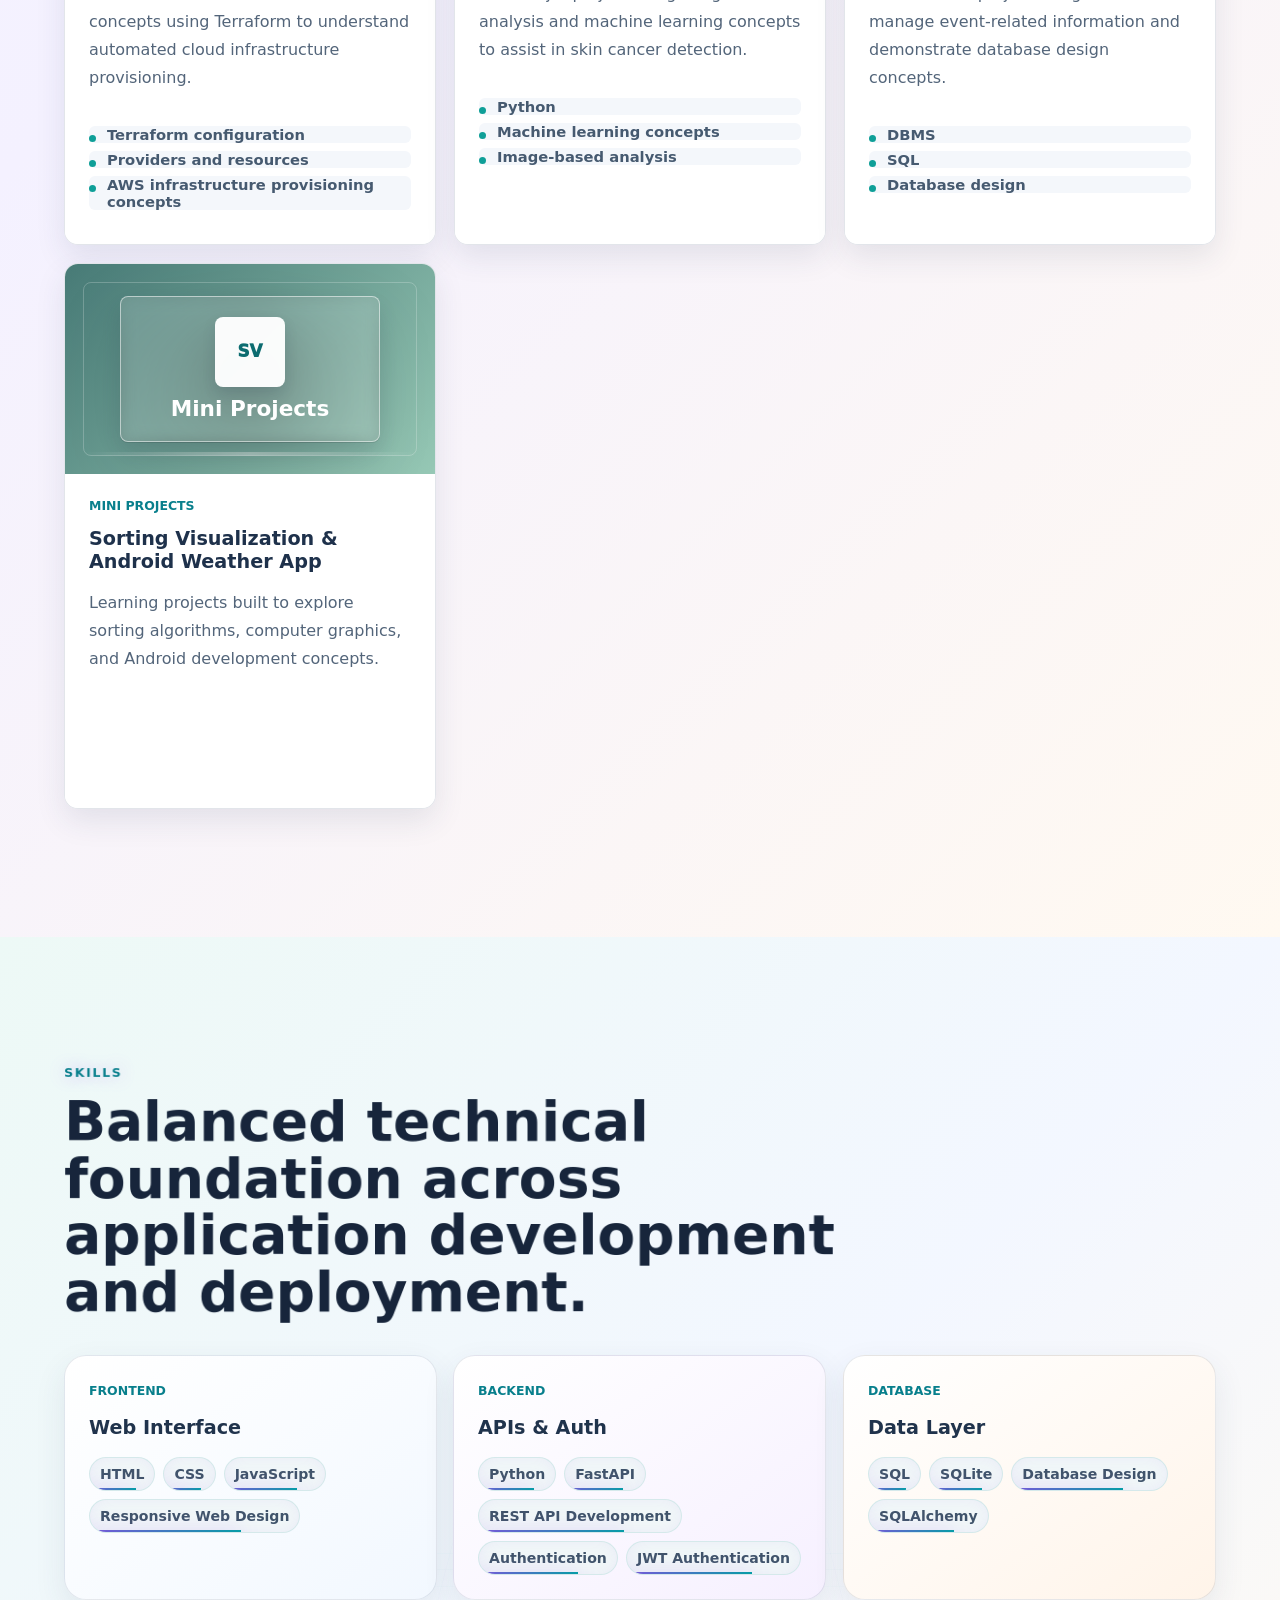
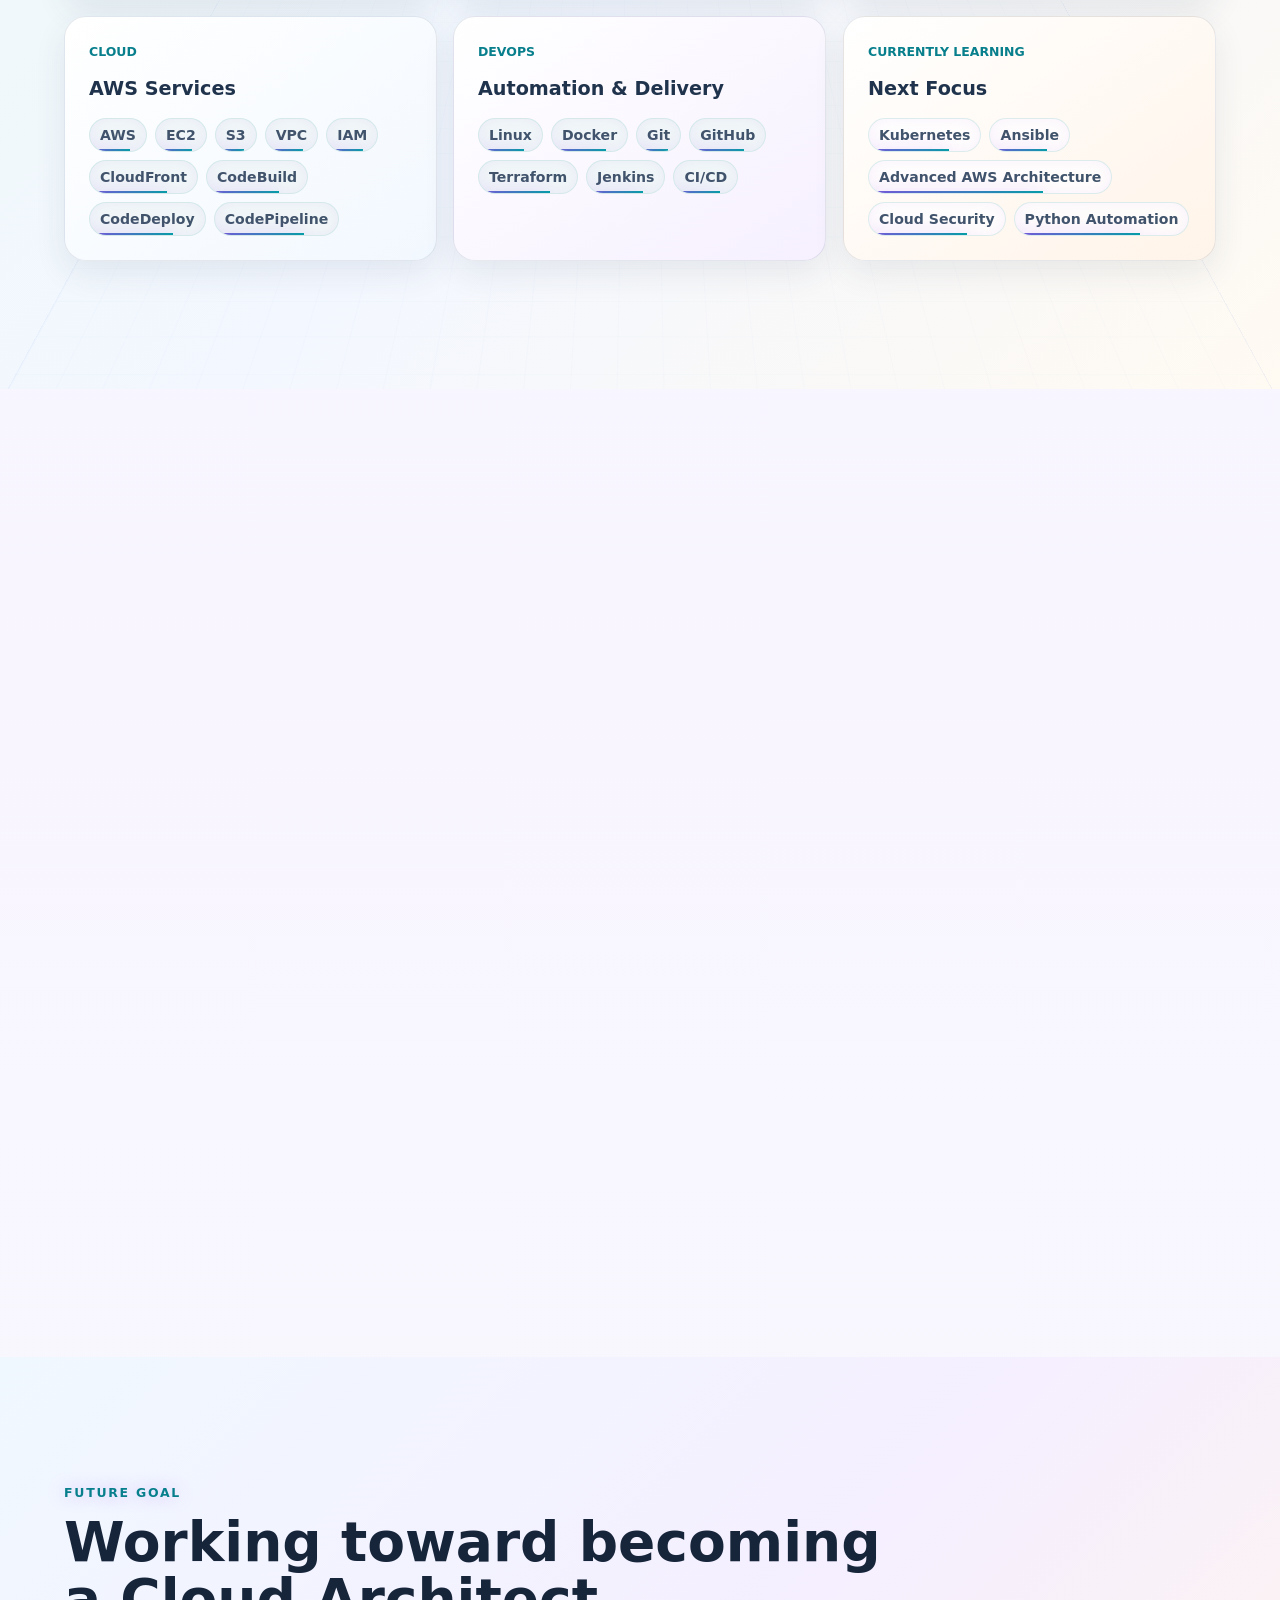
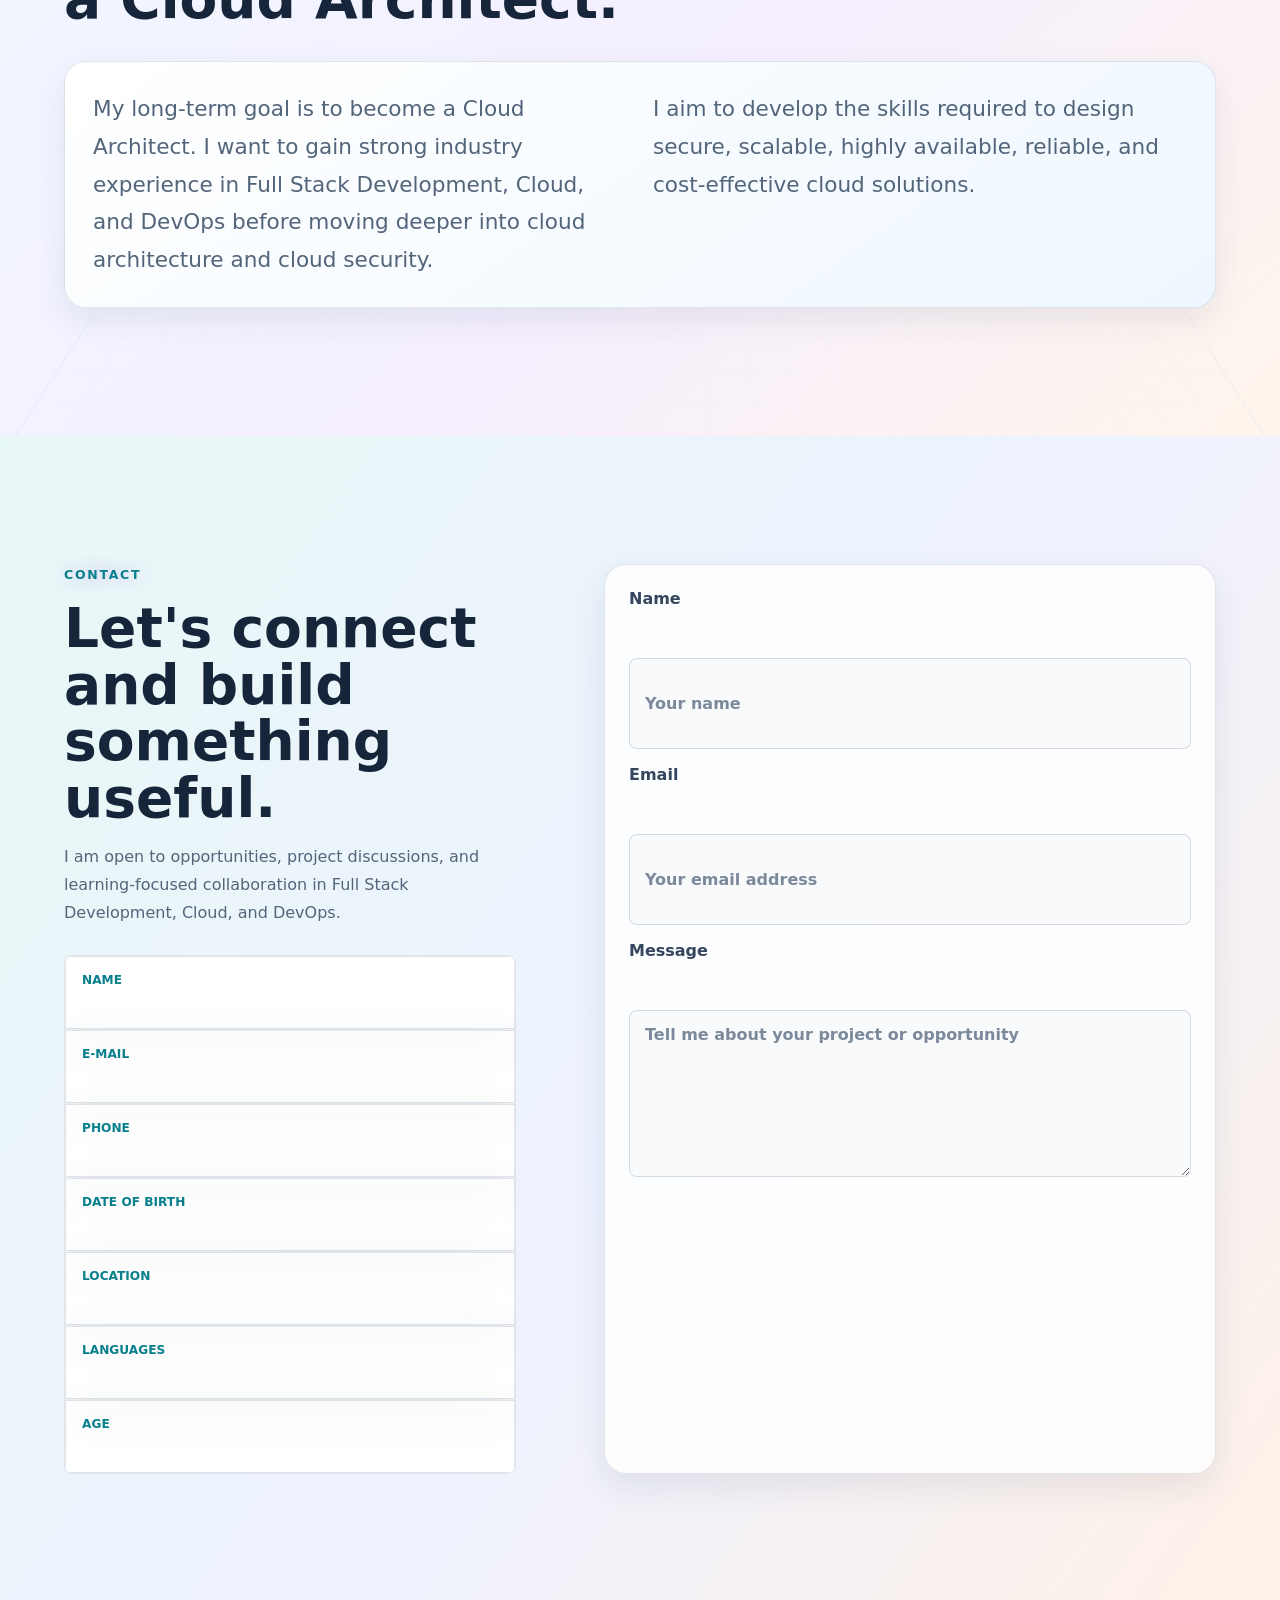
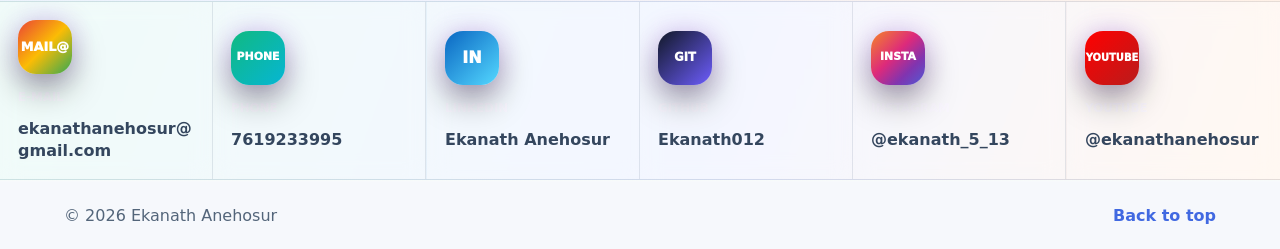
==== commit db5306a2: "update files index and styles" ====
--- a/index.html
+++ b/index.html
@@ -523,12 +523,12 @@
     </main>
 
     <section class="social-strip" id="social-connect" aria-label="Social and contact links">
-      <a href="mailto:ekanathanehosur@gmail.com"><span class="social-icon email-icon">@</span><span>E-mail</span>ekanathanehosur@gmail.com</a>
-      <a href="tel:+919108312619"><span class="social-icon phone-icon">TEL</span><span>Phone</span>9108312619</a>
+      <a href="mailto:ekanathanehosur@gmail.com"><span class="social-icon email-icon">Mail@</span><span>E-mail</span>ekanathanehosur@gmail.com</a>
+      <a href="tel:+917619233995"><span class="social-icon phone-icon">Phone</span><span>Phone</span>7619233995</a>
       <a href="https://www.linkedin.com/in/ekanath-anehosur-150653318/" target="_blank" rel="noreferrer"><span class="social-icon linkedin-icon">in</span><span>LinkedIn</span>Ekanath Anehosur</a>
       <a href="https://github.com/Ekanath012" target="_blank" rel="noreferrer"><span class="social-icon github-icon">git</span><span>GitHub</span>Ekanath012</a>
-      <a href="https://www.instagram.com/ekanath_5_13/" target="_blank" rel="noreferrer"><span class="social-icon instagram-icon">cam</span><span>Instagram</span>@ekanath_5_13</a>
-      <a href="https://www.youtube.com/@ekanathanehosur" target="_blank" rel="noreferrer"><span class="social-icon youtube-icon">play</span><span>YouTube</span>@ekanathanehosur</a>
+      <a href="https://www.instagram.com/ekanath_5_13/" target="_blank" rel="noreferrer"><span class="social-icon instagram-icon">Insta</span><span>Instagram</span>@ekanath_5_13</a>
+      <a href="https://www.youtube.com/@ekanathanehosur" target="_blank" rel="noreferrer"><span class="social-icon youtube-icon">youtube</span><span>YouTube</span>@ekanathanehosur</a>
     </section>
 
     <div class="trailer-transition" data-trailer aria-hidden="true">
--- a/styles.css
+++ b/styles.css
@@ -4376,151 +4376,655 @@
 
 
 
-/* Java portfolio projects: a calmer, practical layout with clear source links. */
+/* Java project cards use the same dark glass style as the existing portfolio cards. */
 .java-project-card {
-  border-color: rgba(17, 19, 23, 0.12);
-  border-radius: 12px;
-  background: #fffdf8;
-  box-shadow: 0 12px 28px rgba(30, 40, 48, 0.09);
+  border-color: var(--lux-line);
+  border-radius: 16px;
+  background:
+    linear-gradient(135deg, rgba(255, 255, 255, 0.105), rgba(255, 255, 255, 0.035)),
+    var(--lux-panel);
+  color: var(--lux-text);
+  box-shadow: var(--lux-shadow), inset 0 1px 0 rgba(255, 255, 255, 0.09);
 }
 
 .java-project-card:hover {
-  border-color: rgba(12, 108, 112, 0.42);
-  box-shadow: 0 18px 36px rgba(30, 40, 48, 0.14);
+  border-color: rgba(196, 135, 255, 0.52);
+  box-shadow: 0 22px 48px rgba(0, 0, 0, 0.3), 0 0 24px rgba(168, 85, 247, 0.12);
   transform: translateY(-4px);
 }
 
 .java-project-card .project-media {
   min-height: 170px;
   aspect-ratio: 16 / 8;
-}
-
-.project-eventhub {
-  background: linear-gradient(125deg, #205b58, #4d9381);
-}
-
-.project-foodycat {
-  background: linear-gradient(125deg, #8d4b2c, #d28b4a);
-}
-
-.project-smartparking {
-  background: linear-gradient(125deg, #334d70, #7189a0);
-}
+  border-color: rgba(221, 190, 255, 0.22);
+}
+
+.project-eventhub { background: linear-gradient(125deg, #205b58, #4d9381); }
+.project-foodycat { background: linear-gradient(125deg, #8d4b2c, #d28b4a); }
+.project-smartparking { background: linear-gradient(125deg, #334d70, #7189a0); }
 
 .java-project-card .project-logo {
   width: min(230px, 86%);
-  min-height: 112px;
-  border-color: rgba(255, 255, 255, 0.45);
+  min-height: 100px;
+  border-color: rgba(255, 255, 255, 0.42);
   border-radius: 10px;
   background: rgba(255, 255, 255, 0.12);
-  box-shadow: 0 10px 24px rgba(0, 0, 0, 0.12);
+  box-shadow: 0 10px 24px rgba(0, 0, 0, 0.16);
   backdrop-filter: blur(6px);
 }
 
 .java-project-card .project-logo span {
-  min-width: 54px;
-  min-height: 54px;
-  border-radius: 12px;
-  font-size: 0.95rem;
-}
-
-.java-project-card .project-logo strong {
-  font-size: 1.12rem;
-}
-
-.java-project-card .project-body {
-  padding: 22px;
-}
-
-.java-project-card .project-body h3 {
-  line-height: 1.3;
-  letter-spacing: -0.025em;
-}
-
-.java-project-card .project-summary {
-  margin-bottom: 12px;
-}
+  min-width: 48px;
+  min-height: 48px;
+  border-radius: 10px;
+  font-size: 0.9rem;
+}
+
+.java-project-card .project-logo strong { font-size: 1rem; }
+.java-project-card .project-body { padding: 18px; }
+.java-project-card .project-body h3 { line-height: 1.35; color: var(--lux-text); }
+.java-project-card .project-summary { margin-bottom: 12px; color: var(--lux-muted); }
 
 .project-stack {
-  margin: 4px 0 8px;
-  padding: 12px 13px;
-  border-left: 3px solid var(--teal);
+  margin: 4px 0 10px;
+  padding: 10px 12px;
+  border-left: 3px solid rgba(168, 85, 247, 0.72);
   border-radius: 0 8px 8px 0;
-  background: #f2f5f0;
-  color: #39434b;
-  font-size: 0.83rem;
-  line-height: 1.65;
+  background: rgba(255, 255, 255, 0.055);
+  color: var(--lux-muted);
+  font-size: 0.78rem;
+  line-height: 1.55;
   overflow-wrap: anywhere;
 }
 
 .project-stack span {
   display: block;
-  margin-bottom: 3px;
-  color: #276765;
-  font-size: 0.72rem;
+  margin-bottom: 4px;
+  color: #d9b8ff;
+  font-size: 0.68rem;
   font-weight: 800;
   letter-spacing: 0.08em;
   text-transform: uppercase;
 }
 
 .java-project-card .project-details {
-  gap: 9px;
-  margin-top: 14px;
+  display: grid;
+  gap: 6px;
+  margin: 12px 0 0;
+  padding: 0;
+  list-style: none;
 }
 
 .java-project-card .project-details li {
-  font-size: 0.88rem;
+  position: relative;
+  padding: 5px 8px 5px 20px;
+  border: 1px solid rgba(196, 135, 255, 0.16);
+  border-radius: 4px;
+  background: rgba(255, 255, 255, 0.055);
+  color: var(--lux-muted);
+  font-size: 0.8rem;
   font-weight: 500;
-  line-height: 1.55;
+  line-height: 1.45;
+  box-shadow: none;
+}
+
+.java-project-card .project-details li::before {
+  content: "";
+  position: absolute;
+  left: 8px;
+  top: 0.9em;
+  width: 5px;
+  height: 5px;
+  border-radius: 1px;
+  background: #54d8ff;
+  box-shadow: 0 0 8px rgba(84, 216, 255, 0.28);
 }
 
 .project-actions {
   display: flex;
   align-items: center;
   margin-top: auto;
-  padding-top: 18px;
+  padding-top: 14px;
 }
 
 .java-project-card .project-body .project-link {
   display: inline-flex;
   align-items: center;
   justify-content: center;
-  gap: 9px;
+  gap: 8px;
   margin: 0;
-  padding: 10px 14px;
-  border: 1px solid rgba(12, 108, 112, 0.26);
-  border-radius: 7px;
-  background: #f2f7f4;
-  color: #155957;
-  font-size: 0.88rem;
+  padding: 8px 11px;
+  border: 1px solid rgba(196, 135, 255, 0.3);
+  border-radius: 6px;
+  background: rgba(168, 85, 247, 0.1);
+  color: #e1caff;
+  font-size: 0.78rem;
   font-weight: 750;
   transition: background-color 180ms ease, border-color 180ms ease, transform 180ms ease;
 }
 
 .java-project-card .project-body .project-link:hover,
 .java-project-card .project-body .project-link:focus-visible {
-  border-color: #0c6c70;
-  background: #e4f0e9;
+  border-color: rgba(196, 135, 255, 0.65);
+  background: rgba(168, 85, 247, 0.2);
   transform: translateY(-1px);
   outline-offset: 3px;
 }
 
 @media (max-width: 1100px) {
-  .project-grid-wide {
-    grid-template-columns: repeat(2, minmax(0, 1fr));
-  }
+  .project-grid-wide { grid-template-columns: repeat(2, minmax(0, 1fr)); }
 }
 
 @media (max-width: 680px) {
-  .project-grid-wide {
-    grid-template-columns: 1fr;
-  }
-
-  .java-project-card .project-body {
-    padding: 18px;
-  }
-
-  .java-project-card .project-media {
-    min-height: 155px;
-  }
-}
+  .project-grid-wide { grid-template-columns: 1fr; }
+  .java-project-card .project-body { padding: 16px; }
+  .java-project-card .project-media { min-height: 155px; }
+}
+
+/* ================================================================
+   Warm, colorful portfolio theme
+   Keeps the existing layout and motion; brightens all major sections.
+   ================================================================ */
+:root {
+  --ink: #17253b;
+  --muted: #53657a;
+  --paper: #f6f8fc;
+  --panel: #ffffff;
+  --teal: #087f8c;
+  --blue: #4169e1;
+  --copper: #c66c3d;
+  --lime: #78a83c;
+  --rose: #d94f83;
+  --line: rgba(28, 47, 72, 0.13);
+  --shadow: 0 22px 60px rgba(44, 63, 94, 0.12);
+  --soft-shadow: 0 12px 32px rgba(44, 63, 94, 0.09);
+
+  --lux-bg: #f6f8fc;
+  --lux-panel: rgba(255, 255, 255, 0.94);
+  --lux-panel-strong: #ffffff;
+  --lux-line: rgba(48, 66, 95, 0.14);
+  --lux-line-bright: rgba(65, 105, 225, 0.34);
+  --lux-purple: #7757d9;
+  --lux-violet: #7655d9;
+  --lux-cyan: #079ca7;
+  --lux-text: #17253b;
+  --lux-muted: #53657a;
+  --lux-success: #168765;
+  --lux-shadow: 0 18px 45px rgba(44, 63, 94, 0.12);
+}
+
+html {
+  background: #f6f8fc !important;
+  color-scheme: light;
+  scroll-behavior: smooth;
+}
+
+body {
+  color: #17253b !important;
+  background:
+    radial-gradient(circle at 8% 9%, rgba(97, 211, 201, 0.18), transparent 27rem),
+    radial-gradient(circle at 88% 19%, rgba(177, 151, 255, 0.16), transparent 30rem),
+    linear-gradient(180deg, #fffdf8 0%, #f3f8ff 38%, #f8f5ff 72%, #f7fbfa 100%) !important;
+}
+
+body::before {
+  opacity: 0.5 !important;
+  background:
+    radial-gradient(circle at 18% 12%, rgba(14, 165, 164, 0.10), transparent 25rem),
+    radial-gradient(circle at 82% 24%, rgba(110, 91, 214, 0.10), transparent 28rem),
+    linear-gradient(90deg, rgba(44, 83, 120, 0.025) 1px, transparent 1px),
+    linear-gradient(0deg, rgba(44, 83, 120, 0.025) 1px, transparent 1px) !important;
+  background-size: auto, auto, 68px 68px, 68px 68px !important;
+  mask-image: none !important;
+  animation: softGradientFlow 24s ease-in-out infinite alternate;
+}
+
+/* Floating navigation: light glass with clear contrast. */
+.site-header {
+  color: #1b2e45 !important;
+  background: rgba(255, 255, 255, 0.86) !important;
+  border-color: rgba(63, 89, 125, 0.16) !important;
+  box-shadow: 0 12px 36px rgba(38, 57, 86, 0.12), inset 0 1px 0 rgba(255,255,255,0.95) !important;
+  backdrop-filter: blur(22px) saturate(1.2) !important;
+}
+.site-header.scrolled {
+  color: #17253b !important;
+  background: rgba(255, 255, 255, 0.94) !important;
+  border-color: rgba(65, 105, 225, 0.2) !important;
+  box-shadow: 0 12px 32px rgba(38, 57, 86, 0.12) !important;
+}
+.brand-mark {
+  color: #fff !important;
+  background: linear-gradient(135deg, #0d9f9a, #6c63d9) !important;
+  box-shadow: 0 8px 20px rgba(70, 111, 190, 0.22) !important;
+}
+.nav a, .site-header .nav a {
+  color: #34465e !important;
+  text-shadow: none !important;
+}
+.nav a:hover, .site-header .nav a:hover {
+  color: #087f8c !important;
+  text-shadow: none !important;
+}
+.nav a::after {
+  background: linear-gradient(90deg, #0b9f9a, #7961df, #f09565) !important;
+  box-shadow: none !important;
+}
+.header-cta, .button.primary {
+  color: #fff !important;
+  border: 1px solid rgba(255,255,255,0.6) !important;
+  background: linear-gradient(120deg, #078c91, #5c65d9 70%, #8a5bd6) !important;
+  box-shadow: 0 9px 24px rgba(87, 103, 206, 0.22) !important;
+}
+.header-cta:hover, .button.primary:hover {
+  filter: saturate(1.12) brightness(1.04);
+  box-shadow: 0 13px 28px rgba(87, 103, 206, 0.28) !important;
+}
+.button.ghost, .filter {
+  color: #34465e !important;
+  border-color: rgba(51, 75, 111, 0.18) !important;
+  background: rgba(255,255,255,0.82) !important;
+  backdrop-filter: blur(12px);
+}
+.button.ghost:hover, .filter:hover {
+  color: #087f8c !important;
+  border-color: rgba(8, 127, 140, 0.36) !important;
+  background: #fff !important;
+}
+.filter.active {
+  color: #fff !important;
+  border-color: transparent !important;
+  background: linear-gradient(120deg, #078c91, #655fdb) !important;
+  box-shadow: 0 7px 18px rgba(82, 102, 203, 0.18);
+}
+
+/* Bright hero while retaining the existing image and 3D elements. */
+.hero {
+  color: #17253b !important;
+  background: linear-gradient(135deg, #e9f8f6 0%, #edf2ff 52%, #fff1e7 100%) !important;
+}
+.hero::before {
+  background:
+    radial-gradient(circle at 70% 35%, rgba(114, 94, 218, 0.14), transparent 23rem),
+    radial-gradient(circle at 62% 68%, rgba(7, 156, 167, 0.16), transparent 22rem),
+    linear-gradient(105deg, rgba(255, 253, 248, 0.82), rgba(242, 247, 255, 0.56), rgba(255, 242, 232, 0.42)) !important;
+}
+.hero-image {
+  opacity: 0.18 !important;
+  filter: saturate(0.82) contrast(0.94) brightness(1.25) !important;
+  mix-blend-mode: multiply;
+}
+.hero-overlay {
+  background:
+    radial-gradient(circle at 80% 24%, rgba(255,255,255,0.34), transparent 24rem),
+    linear-gradient(90deg, rgba(255,253,248,0.7), rgba(240,246,255,0.3) 56%, rgba(255,243,235,0.24)),
+    linear-gradient(0deg, rgba(246,248,252,0.56), transparent 42%) !important;
+}
+.hero-content h1, .hero-content h1 span {
+  color: #182841 !important;
+  text-shadow: none !important;
+}
+.hero .eyebrow, .hero-content .eyebrow, .hero-copy {
+  color: #435872 !important;
+  text-shadow: none !important;
+}
+.hero .eyebrow, .eyebrow { color: #087f8c !important; }
+.hero-panel {
+  color: #17253b !important;
+  border-color: rgba(65, 105, 225, 0.18) !important;
+  background: linear-gradient(145deg, rgba(255,255,255,0.94), rgba(239,247,255,0.88)) !important;
+  box-shadow: 0 18px 42px rgba(45, 66, 103, 0.14) !important;
+  backdrop-filter: blur(16px) !important;
+}
+.hero-panel span { color: #53657a !important; }
+.hero-panel strong { color: #17253b !important; }
+.hero-marquee {
+  border-color: rgba(55, 77, 110, 0.12) !important;
+  background: rgba(255, 255, 255, 0.76) !important;
+  backdrop-filter: blur(16px);
+}
+.hero-marquee span {
+  color: #435872 !important;
+  border-color: rgba(55, 77, 110, 0.10) !important;
+}
+.hero-3d-core { opacity: 0.82; }
+.core-ring { border-color: rgba(89, 100, 202, 0.3) !important; box-shadow: 0 0 26px rgba(89,100,202,0.13) !important; }
+.core-node { background: #fff !important; box-shadow: 0 0 16px rgba(7,156,167,0.38) !important; }
+.core-shell { box-shadow: 0 0 42px rgba(119,87,217,0.22), 0 0 86px rgba(7,156,167,0.14) !important; }
+
+/* The animated opening and loader use bright color rather than a black screen. */
+.intro-cinema {
+  background: linear-gradient(130deg, #0e7f88, #5962ce 54%, #8e62cd) !important;
+}
+.intro-cinema::before {
+  opacity: 0.2 !important;
+  filter: saturate(0.8) brightness(1.35);
+}
+.intro-cinema::after {
+  background:
+    linear-gradient(115deg, transparent 0 35%, rgba(255,255,255,0.55) 45%, transparent 55% 100%),
+    radial-gradient(circle at 50% 78%, rgba(255,229,164,0.55), transparent 18%),
+    radial-gradient(circle at 50% 14%, rgba(147,244,246,0.45), transparent 24%) !important;
+}
+.cinema-card, .cinema-card-main {
+  background: linear-gradient(145deg, rgba(255,255,255,0.24), rgba(255,255,255,0.08)) !important;
+  border-color: rgba(255,255,255,0.45) !important;
+}
+.cinema-card span { color: #fff0a8 !important; }
+.cinematic-loader {
+  color: #17253b !important;
+  background: radial-gradient(circle at 50% 45%, rgba(95, 199, 202, 0.2), transparent 22rem), linear-gradient(135deg, #f7fbff, #f7f0ff) !important;
+}
+.cinematic-loader strong { color: #4f53b8 !important; text-shadow: none !important; }
+.cinematic-loader p { color: #53657a !important; }
+.loader-orbit { border-color: rgba(95, 100, 205, 0.2) !important; }
+.loader-orbit span { border-color: rgba(7,156,167,0.24) !important; }
+.loader-bar { background: rgba(35,55,85,0.12) !important; }
+
+/* Main page sections: bright, softly tinted and coordinated. */
+.section {
+  color: #17253b !important;
+  background: linear-gradient(135deg, rgba(255,255,255,0.96), rgba(241,247,255,0.96)) !important;
+  background-attachment: scroll !important;
+}
+.intro-band {
+  color: #17253b !important;
+  background: linear-gradient(135deg, #e8f8f5, #f5f7ff 58%, #fff0e5) !important;
+}
+#education {
+  background: linear-gradient(135deg, #edf7ff, #f7f4ff 58%, #fffdf7) !important;
+}
+#projects {
+  background: linear-gradient(135deg, #f8faff, #f4f1ff 55%, #fff9f1) !important;
+}
+#skills {
+  background: linear-gradient(135deg, #edf9f6, #f3f7ff 55%, #fffaf2) !important;
+}
+#interests {
+  background: linear-gradient(135deg, #fff8ed, #f4f4ff 54%, #eaf8f5) !important;
+}
+#future {
+  background: linear-gradient(135deg, #f0f8ff, #f5efff 54%, #fff5eb) !important;
+}
+.section::after, .contact-section::after {
+  border-color: rgba(65, 105, 225, 0.10) !important;
+  background:
+    linear-gradient(90deg, rgba(65,105,225,0.035) 1px, transparent 1px),
+    linear-gradient(0deg, rgba(8,127,140,0.03) 1px, transparent 1px) !important;
+  background-size: 46px 46px !important;
+  opacity: 0.55 !important;
+}
+.section-heading h2, .contact-copy h2 {
+  color: #17253b !important;
+  text-shadow: none !important;
+}
+.large-text { color: #20334c !important; }
+.about-tags span {
+  color: #34465e !important;
+  background: rgba(255,255,255,0.88) !important;
+  border-color: rgba(8,127,140,0.18) !important;
+  box-shadow: 0 7px 18px rgba(38, 80, 111, 0.07) !important;
+}
+.signature-card, .bio-card {
+  color: #17253b !important;
+  border-color: rgba(65,105,225,0.16) !important;
+  background: linear-gradient(145deg, #ffffff, #eaf5ff) !important;
+  box-shadow: var(--soft-shadow) !important;
+}
+.signature-card span, .signature-card strong, .bio-card h3 { color: #17253b !important; }
+.signature-card p, .bio-card p, .bio-card .bio-list dt { color: #53657a !important; }
+.bio-list { background: rgba(55,77,110,0.12) !important; border-color: rgba(55,77,110,0.12) !important; }
+.bio-list div { background: #fff !important; }
+.bio-list dt { color: #607087 !important; }
+.bio-list dd { color: #17253b !important; }
+
+/* Project cards use clean white content panels and individual colorful headers. */
+.project-card, .java-project-card {
+  color: #17253b !important;
+  border: 1px solid rgba(53, 75, 109, 0.14) !important;
+  border-radius: 14px !important;
+  background: rgba(255,255,255,0.97) !important;
+  box-shadow: 0 12px 30px rgba(35, 55, 88, 0.10) !important;
+  backdrop-filter: none !important;
+  transition: transform 240ms ease, box-shadow 240ms ease, border-color 240ms ease !important;
+}
+.project-card:hover, .java-project-card:hover {
+  border-color: rgba(89, 100, 202, 0.38) !important;
+  transform: translateY(-7px) !important;
+  box-shadow: 0 22px 42px rgba(35, 55, 88, 0.16) !important;
+}
+.project-media {
+  border-color: rgba(255,255,255,0.72) !important;
+  background-color: #eaf1ff;
+}
+.project-eventhub { background: linear-gradient(135deg, #0f9997, #6cc6b3) !important; }
+.project-foodycat { background: linear-gradient(135deg, #e8895c, #f2bd71) !important; }
+.project-smartparking { background: linear-gradient(135deg, #526bd7, #a1a6f1) !important; }
+.project-two { background: linear-gradient(135deg, #3d71d9, #79c9d5) !important; }
+.project-three { background: linear-gradient(135deg, #3e9f91, #9bd9bb) !important; }
+.project-four { background: linear-gradient(135deg, #5a66d6, #a8a4f3) !important; }
+.project-five { background: linear-gradient(135deg, #d78ab7, #f1b7a2) !important; }
+.project-six { background: linear-gradient(135deg, #5082c6, #8ecbd6) !important; }
+.project-seven { background: linear-gradient(135deg, #e28b56, #f1c176) !important; }
+.project-eight { background: linear-gradient(135deg, #477a76, #97c9b6) !important; }
+.java-project-card .project-logo, .project-logo {
+  color: #fff !important;
+  border-color: rgba(255,255,255,0.52) !important;
+  background: rgba(255,255,255,0.18) !important;
+  box-shadow: 0 10px 22px rgba(32,49,74,0.14) !important;
+  backdrop-filter: blur(8px) !important;
+}
+.project-logo span {
+  background: rgba(255,255,255,0.96) !important;
+  box-shadow: 0 6px 14px rgba(24,42,70,0.12) !important;
+}
+.java-project-card .project-body, .project-body {
+  color: #17253b !important;
+  background: #fff !important;
+}
+.java-project-card .project-body h3, .project-body h3 {
+  color: #1e314b !important;
+}
+.project-type { color: #087f8c !important; }
+.project-body p, .project-summary { color: #53657a !important; }
+.project-stack {
+  color: #4b5f75 !important;
+  border-left-color: #0faaa3 !important;
+  background: #f0f8f8 !important;
+}
+.project-stack span { color: #087f8c !important; }
+.project-details li, .java-project-card .project-details li {
+  color: #465a70 !important;
+  border-color: rgba(58, 81, 115, 0.08) !important;
+  border-radius: 6px !important;
+  background: #f4f7fb !important;
+  font-weight: 550 !important;
+  box-shadow: none !important;
+}
+.project-details li::before, .java-project-card .project-details li::before {
+  background: #0f9f98 !important;
+  box-shadow: none !important;
+}
+.java-project-card:nth-child(3n + 1) .project-details li::before { background: #0f9f98 !important; }
+.java-project-card:nth-child(3n + 2) .project-details li::before { background: #e58a57 !important; }
+.java-project-card:nth-child(3n + 3) .project-details li::before { background: #6a66d8 !important; }
+.project-body a, .java-project-card .project-body .project-link {
+  color: #fff !important;
+  border: 1px solid transparent !important;
+  border-radius: 7px !important;
+  background: linear-gradient(110deg, #087f8c, #5f63d8) !important;
+  box-shadow: 0 6px 16px rgba(75, 97, 190, 0.16);
+}
+.project-body a:hover, .java-project-card .project-body .project-link:hover,
+.java-project-card .project-body .project-link:focus-visible {
+  color: #fff !important;
+  background: linear-gradient(110deg, #066b75, #5149c5) !important;
+  box-shadow: 0 10px 20px rgba(75, 97, 190, 0.22) !important;
+}
+
+/* Education, skills, hobbies and future plans stay colorful but no longer dark. */
+.education-card {
+  color: #17253b !important;
+  border-color: rgba(53,75,109,0.13) !important;
+  background: linear-gradient(145deg, #fff, #f0f7ff) !important;
+  box-shadow: var(--soft-shadow) !important;
+}
+.education-card:nth-child(2) { background: linear-gradient(145deg, #fff, #edf2ff) !important; }
+.education-card:nth-child(3) { background: linear-gradient(145deg, #fff, #fff2e7) !important; }
+.featured-education {
+  color: #17253b !important;
+  background: linear-gradient(145deg, #dff6f1, #e9f0ff) !important;
+}
+.featured-education span, .featured-education strong, .featured-education h3 { color: #176a70 !important; }
+.featured-education p { color: #4d6577 !important; }
+.education-card p, .education-card strong { color: #53657a !important; }
+.education-card h3 { color: #20334c !important; }
+.skill-group, .skill {
+  color: #17253b !important;
+  border-color: rgba(53,75,109,0.12) !important;
+  background: linear-gradient(145deg, #fff, #f2f8ff) !important;
+  box-shadow: var(--soft-shadow) !important;
+}
+.skill-group:nth-child(3n + 2) { background: linear-gradient(145deg, #fff, #f6f0ff) !important; }
+.skill-group:nth-child(3n + 3) { background: linear-gradient(145deg, #fff, #fff4e9) !important; }
+.skill-group span, .skill span { color: #087f8c !important; }
+.skill-group h3, .skill h3 { color: #20334c !important; }
+.skill-group p, .skill p { color: #53657a !important; }
+.skill-group li, .personal-card li {
+  color: #40546b !important;
+  border-color: rgba(8,127,140,0.12) !important;
+  background: #f1f8f8 !important;
+}
+.learning-card {
+  color: #17253b !important;
+  background: linear-gradient(145deg, #e1f7f2, #e7efff) !important;
+}
+.learning-card span { color: #087f8c !important; }
+.learning-card li { color: #40546b !important; background: rgba(255,255,255,0.76) !important; border-color: rgba(8,127,140,0.14) !important; }
+.ongoing-skills { background: rgba(255,255,255,0.84) !important; border-color: rgba(53,75,109,0.13) !important; }
+.skill-track { background: #f5f8fc !important; color: #20334c !important; }
+progress::-webkit-progress-value { background: linear-gradient(90deg, #078c91, #6b67da, #eea16b) !important; }
+progress::-moz-progress-bar { background: linear-gradient(90deg, #078c91, #6b67da, #eea16b) !important; }
+
+.hobby-card, .hobby-card:nth-child(2), .hobby-card:nth-child(3), .hobby-card:nth-child(4) {
+  color: #17253b !important;
+  background: linear-gradient(145deg, #e1f7f2, #f2f6ff) !important;
+  box-shadow: var(--soft-shadow) !important;
+}
+.hobby-card:nth-child(2) { background: linear-gradient(145deg, #e6efff, #f3edff) !important; }
+.hobby-card:nth-child(3) { background: linear-gradient(145deg, #fff0df, #fff8ee) !important; }
+.hobby-card:nth-child(4) { background: linear-gradient(145deg, #fbe8f1, #f3edff) !important; }
+.hobby-card span { color: #087f8c !important; }
+.hobby-card h3 { color: #20334c !important; }
+.hobby-card p { color: #53657a !important; }
+.personal-card, .future-card {
+  color: #17253b !important;
+  border-color: rgba(53,75,109,0.13) !important;
+  background: linear-gradient(145deg, #fff, #eef7ff) !important;
+  box-shadow: var(--soft-shadow) !important;
+}
+.personal-card h3, .future-card h3 { color: #20334c !important; }
+.personal-card p, .future-card p { color: #53657a !important; }
+.personal-card span { color: #087f8c !important; }
+.stats-band {
+  color: #17253b !important;
+  background: linear-gradient(110deg, #e1f7f2, #e9edff 55%, #fff0e2) !important;
+  border-color: rgba(53,75,109,0.12) !important;
+}
+.stats-band div { border-color: rgba(53,75,109,0.12) !important; }
+.stats-band strong { color: #4c59c6 !important; }
+.stats-band span { color: #53657a !important; }
+
+/* Contact and social areas become bright, readable sections too. */
+.contact-section {
+  color: #17253b !important;
+  background: linear-gradient(125deg, #e8f8f5, #eef2ff 54%, #fff1e7) !important;
+  background-attachment: scroll !important;
+}
+.contact-copy h2 { color: #17253b !important; }
+.contact-copy p { color: #53657a !important; }
+.contact-section .eyebrow { color: #087f8c !important; }
+.contact-list {
+  border-color: rgba(53,75,109,0.12) !important;
+  background: rgba(255,255,255,0.65) !important;
+}
+.contact-list div { background: rgba(255,255,255,0.82) !important; }
+.contact-list dt { color: #087f8c !important; }
+.contact-list dd, .contact-list a { color: #34465e !important; }
+.contact-list a { text-decoration-color: rgba(8,127,140,0.42) !important; }
+.contact-form {
+  color: #17253b !important;
+  border-color: rgba(53,75,109,0.14) !important;
+  background: rgba(255,255,255,0.82) !important;
+  box-shadow: 0 14px 34px rgba(38,57,86,0.09) !important;
+  backdrop-filter: blur(14px) !important;
+}
+.contact-form label { color: #34465e !important; }
+.contact-form input, .contact-form textarea {
+  color: #17253b !important;
+  border-color: rgba(53,75,109,0.18) !important;
+  background: #f8fafc !important;
+}
+.contact-form input::placeholder, .contact-form textarea::placeholder { color: #7b899b !important; }
+.contact-form input:focus, .contact-form textarea:focus {
+  border-color: #078c91 !important;
+  background: #fff !important;
+  box-shadow: 0 0 0 4px rgba(8,140,145,0.12) !important;
+}
+.form-note { color: #087f8c !important; text-shadow: none !important; }
+.social-strip {
+  color: #17253b !important;
+  background: linear-gradient(110deg, #e1f7f2, #e8edff 56%, #fff0e4) !important;
+  border-color: rgba(53,75,109,0.12) !important;
+}
+.social-strip a {
+  color: #34465e !important;
+  border-color: rgba(53,75,109,0.12) !important;
+  background: rgba(255,255,255,0.52) !important;
+}
+.social-strip a:hover {
+  color: #17253b !important;
+  background: rgba(255,255,255,0.92) !important;
+  border-color: rgba(8,127,140,0.28) !important;
+  box-shadow: 0 12px 26px rgba(38,57,86,0.10) !important;
+}
+.social-strip span { color: #087f8c !important; }
+.site-footer { color: #53657a !important; background: #f6f8fc !important; }
+.site-footer a { color: #4169e1 !important; }
+
+/* Colored, responsive hover and keyboard-focus states retain interactivity. */
+.project-card, .education-card, .skill-group, .hobby-card,
+.personal-card, .future-card, .contact-form, .social-strip a,
+.button, .filter, .project-link {
+  transition: transform 220ms ease, box-shadow 220ms ease, border-color 220ms ease, background-color 220ms ease, filter 220ms ease !important;
+}
+.project-card:focus-within, .education-card:focus-within, .skill-group:focus-within,
+.hobby-card:focus-within, .contact-form:focus-within {
+  outline: 2px solid rgba(65,105,225,0.45);
+  outline-offset: 3px;
+}
+a:focus-visible, button:focus-visible, input:focus-visible, textarea:focus-visible {
+  outline: 3px solid rgba(8,140,145,0.55) !important;
+  outline-offset: 3px !important;
+}
+.trailer-backdrop {
+  filter: saturate(0.86) brightness(1.15) !important;
+}
+.trailer-grid {
+  background:
+    linear-gradient(90deg, rgba(255,255,255,0.11) 1px, transparent 1px),
+    linear-gradient(0deg, rgba(255,255,255,0.11) 1px, transparent 1px),
+    radial-gradient(circle at 50% 68%, var(--trailer-glow, rgba(124, 111, 232, 0.42)), transparent 28%) !important;
+}
+
+@media (max-width: 760px) {
+  .hero-image { opacity: 0.12 !important; }
+  .hero-panel { position: relative; right: auto; bottom: auto; margin-top: 28px; }
+  .hero-marquee { background: rgba(255,255,255,0.9) !important; }
+  .contact-section, .section { background-attachment: scroll !important; }
+}
+
+@media (prefers-reduced-motion: reduce) {
+  body::before { animation: none !important; }
+  *, *::before, *::after { scroll-behavior: auto !important; }
+}
